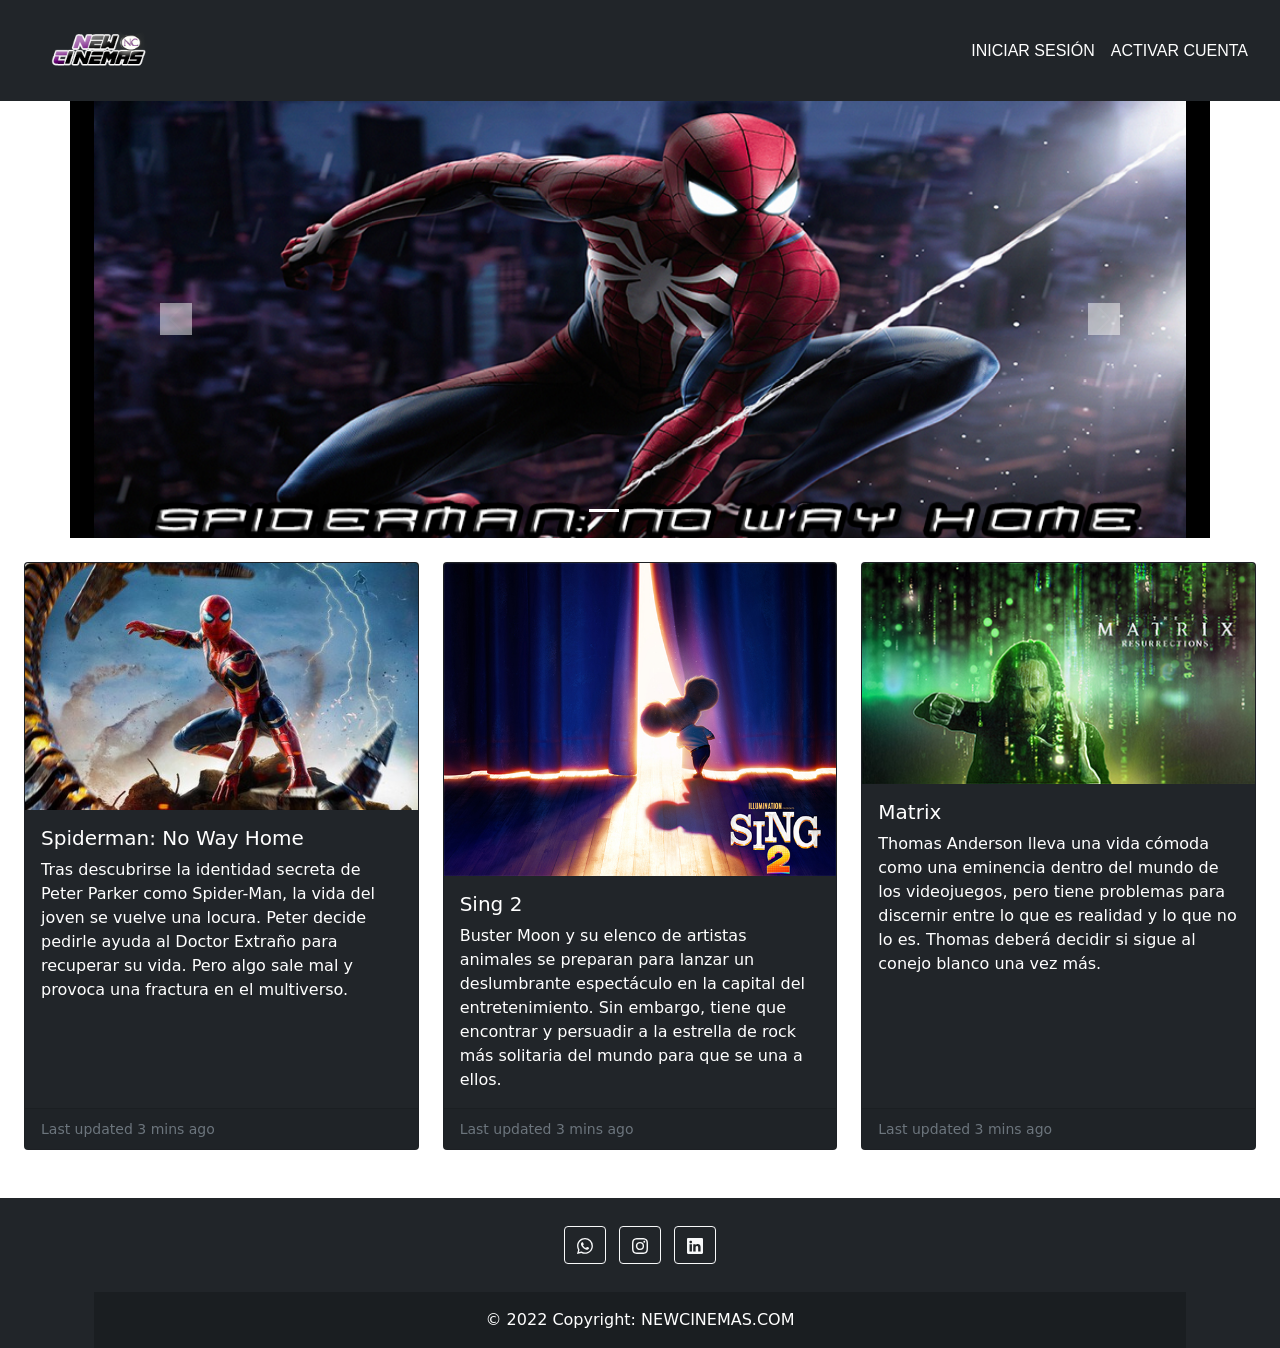
==== index.html @ 5a4f24f8 "arreglo carrusel" ====
<!DOCTYPE html>
<html lang="es">

<head>
    <meta charset="UTF-8">
    <meta http-equiv="X-UA-Compatible" content="IE=edge">
    <meta name="viewport" content="width=device-width, initial-scale=1.0">
    <title>New Cinemas - Sitio Oficial 2022</title>
    <meta name="description"
        content="New Cinemas fue creada por Roberto Noble para llevar adelante la comodidad del cliente para ver lo que desea disfrutando de todas las comodidades que un cine le puede dar">
    <meta name="keywords"
        content="Pelicuas, Estreno Peliculas, nuevas peliculas cartelera 2022, estrenos mundiales 2022 cartelera, cartelera de cine">
    <meta property="og:title" content="New Cinemas">
    <link href="https://cdn.jsdelivr.net/npm/bootstrap@5.1.3/dist/css/bootstrap.min.css" rel="stylesheet"
        integrity="sha384-1BmE4kWBq78iYhFldvKuhfTAU6auU8tT94WrHftjDbrCEXSU1oBoqyl2QvZ6jIW3" crossorigin="anonymous">
    <link rel="stylesheet" href="./css/estilos.css">

</head>

<body>
    <header>
        <nav class="navbar navbar-expand-lg navbar-light bg-dark">
            <div class="container-fluid">
                <a class="navbar-brand" href="index.html"><img width="150px" height="50px"
                        src="./Multimedia/LogoCinemas.png" alt="Logotipo" srcset=""></a>
                <button class="navbar-toggler" type="button" data-bs-toggle="collapse" data-bs-target="#navbarNav"
                    aria-controls="navbarNav" aria-expanded="false" aria-label="Toggle navigation">
                    <span class="navbar-toggler-icon"></span>
                </button>
                <div class="collapse navbar-collapse justify-content-lg-end" id="navbarNav">
                    <ul class="navbar-nav">
                        <li class="nav-item">
                            <a class="nav-link active text-white" aria-current="page" href="index.html">Iniciar
                                Sesión</a>
                        </li>
                        <li class="nav-item">
                            <a class="nav-link text-white" href="index.html">Activar cuenta</a>
                        </li>
                    </ul>
                </div>
            </div>
        </nav>
    </header>

    <main>
        <!--Seccion Principal Inicio -->
        <div class="container bg-black">
            <div class="row">
                <div class="col">
                    <div id="carouselExampleIndicators" class="carousel slide" data-bs-ride="carousel">
                        <div class="carousel-indicators">
                            <button type="button" data-bs-target="#carouselExampleIndicators" data-bs-slide-to="0"
                                class="active" aria-current="true" aria-label="Slide 1"></button>
                            <button type="button" data-bs-target="#carouselExampleIndicators" data-bs-slide-to="1"
                                aria-label="Slide 2"></button>
                            <button type="button" data-bs-target="#carouselExampleIndicators" data-bs-slide-to="2"
                                aria-label="Slide 3"></button>
                        </div>
                        <div class="carousel-inner">
                            <div class="carousel-item active">
                                <a href="./index.html"><img src="./Multimedia/Spiderman.jpg" class="d-block w-100"
                                        alt="Hero"></a>
                            </div>
                            <div class="carousel-item">
                                <a href="./Pages/ofertas.html"><img src="./Multimedia/sing2.jpg"
                                        class="d-block w-100 img-fluid" alt="OFERTAS Img"></a>
                            </div>
                            <div class="carousel-item">
                                <a href="Pages/nuestros-servicios.html"><img src="./Multimedia/Servicios.jpg"
                                        class="d-block w-100" alt="Servicios IMG"></a>
                            </div>
                        </div>
                        <button class="carousel-control-prev" type="button" data-bs-target="#carouselExampleIndicators"
                            data-bs-slide="prev">
                            <span class="carousel-control-prev-icon btn-light " aria-hidden="true"></span>
                            <span class="visually-hidden">Previous</span>
                        </button>
                        <button class="carousel-control-next" type="button" data-bs-target="#carouselExampleIndicators"
                            data-bs-slide="next">
                            <span class="carousel-control-next-icon btn-light " aria-hidden="true"></span>
                            <span class="visually-hidden ">Next</span>
                        </button>
                    </div>
                </div>
            </div>
        </div>
        <div class="container-fluid">
            <div class="row">
                <div class="col mt-4">
                    <div class="row row-cols-1 row-cols-md-3 g-4">
                        <div class="col">
                            <div class="card h-100 bg-dark cartas">
                                <img src="./Multimedia/spider.jpeg" class="card-img-top " alt="...">
                                <div class="card-body">
                                    <h5 class="card-title text-white">Spiderman: No Way Home</h5>
                                    <p class="card-text text-white">Tras descubrirse la identidad secreta de Peter
                                        Parker como Spider-Man, la vida del joven se vuelve una locura. Peter decide
                                        pedirle ayuda al Doctor Extraño para recuperar su vida. Pero algo sale mal y
                                        provoca una fractura en el multiverso.</p>
                                </div>
                                <div class="card-footer">
                                    <small class="text-muted">Last updated 3 mins ago</small>
                                </div>
                            </div>
                        </div>
                        <div class="col">
                            <div class="card h-100 bg-dark cartas">
                                <img src="./Multimedia/Sing2Miniatura.jpg" class="card-img-top " alt="...">
                                <div class="card-body">
                                    <h5 class="card-title  text-white">Sing 2</h5>
                                    <p class="card-text text-white">Buster Moon y su elenco de artistas animales se
                                        preparan para lanzar un deslumbrante espectáculo en la capital del
                                        entretenimiento. Sin embargo, tiene que encontrar y persuadir a la estrella de
                                        rock más solitaria del mundo para que se una a ellos.</p>
                                </div>
                                <div class="card-footer">
                                    <small class="text-muted">Last updated 3 mins ago</small>
                                </div>
                            </div>
                        </div>
                        <div class="col">
                            <div class="card h-100 bg-dark cartas ">
                                <img src="./Multimedia/matrix.jpg" class="card-img-top " alt="...">
                                <div class="card-body">
                                    <h5 class="card-title text-white">Matrix</h5>
                                    <p class="card-text text-white">Thomas Anderson lleva una vida cómoda como una
                                        eminencia dentro del mundo de los videojuegos, pero tiene problemas para
                                        discernir entre lo que es realidad y lo que no lo es. Thomas deberá decidir si
                                        sigue al conejo blanco una vez más.</p>
                                </div>
                                <div class="card-footer">
                                    <small class="text-muted">Last updated 3 mins ago</small>
                                </div>
                            </div>
                        </div>
                    </div>

                </div>
            </div>
        </div>



    </main>

    <footer class="bg-dark text-center text-black">
        <div class="container p-4 pb-0 mt-5">
            <!-- Section: Social media -->
            <section class="mb-4">
                <!-- Whatsapp -->
                <a class="btn btn-outline-light btn-floating m-1" href="https://api.whatsapp.com/send?phone=59898531250"
                    role="button"><i><svg xmlns="http://www.w3.org/2000/svg" width="16" height="16" fill="currentColor"
                            class="bi bi-whatsapp" viewBox="0 0 16 16">
                            <path
                                d="M13.601 2.326A7.854 7.854 0 0 0 7.994 0C3.627 0 .068 3.558.064 7.926c0 1.399.366 2.76 1.057 3.965L0 16l4.204-1.102a7.933 7.933 0 0 0 3.79.965h.004c4.368 0 7.926-3.558 7.93-7.93A7.898 7.898 0 0 0 13.6 2.326zM7.994 14.521a6.573 6.573 0 0 1-3.356-.92l-.24-.144-2.494.654.666-2.433-.156-.251a6.56 6.56 0 0 1-1.007-3.505c0-3.626 2.957-6.584 6.591-6.584a6.56 6.56 0 0 1 4.66 1.931 6.557 6.557 0 0 1 1.928 4.66c-.004 3.639-2.961 6.592-6.592 6.592zm3.615-4.934c-.197-.099-1.17-.578-1.353-.646-.182-.065-.315-.099-.445.099-.133.197-.513.646-.627.775-.114.133-.232.148-.43.05-.197-.1-.836-.308-1.592-.985-.59-.525-.985-1.175-1.103-1.372-.114-.198-.011-.304.088-.403.087-.088.197-.232.296-.346.1-.114.133-.198.198-.33.065-.134.034-.248-.015-.347-.05-.099-.445-1.076-.612-1.47-.16-.389-.323-.335-.445-.34-.114-.007-.247-.007-.38-.007a.729.729 0 0 0-.529.247c-.182.198-.691.677-.691 1.654 0 .977.71 1.916.81 2.049.098.133 1.394 2.132 3.383 2.992.47.205.84.326 1.129.418.475.152.904.129 1.246.08.38-.058 1.171-.48 1.338-.943.164-.464.164-.86.114-.943-.049-.084-.182-.133-.38-.232z" />
                        </svg></i></a>
                <!-- Instagram -->
                <a class="btn btn-outline-light btn-floating m-1" href="https://msng.link/o/?roberto_noble=ig"
                    role="button"><svg xmlns="http://www.w3.org/2000/svg" width="16" height="16" fill="currentColor"
                        class="bi bi-instagram" viewBox="0 0 16 16">
                        <path
                            d="M8 0C5.829 0 5.556.01 4.703.048 3.85.088 3.269.222 2.76.42a3.917 3.917 0 0 0-1.417.923A3.927 3.927 0 0 0 .42 2.76C.222 3.268.087 3.85.048 4.7.01 5.555 0 5.827 0 8.001c0 2.172.01 2.444.048 3.297.04.852.174 1.433.372 1.942.205.526.478.972.923 1.417.444.445.89.719 1.416.923.51.198 1.09.333 1.942.372C5.555 15.99 5.827 16 8 16s2.444-.01 3.298-.048c.851-.04 1.434-.174 1.943-.372a3.916 3.916 0 0 0 1.416-.923c.445-.445.718-.891.923-1.417.197-.509.332-1.09.372-1.942C15.99 10.445 16 10.173 16 8s-.01-2.445-.048-3.299c-.04-.851-.175-1.433-.372-1.941a3.926 3.926 0 0 0-.923-1.417A3.911 3.911 0 0 0 13.24.42c-.51-.198-1.092-.333-1.943-.372C10.443.01 10.172 0 7.998 0h.003zm-.717 1.442h.718c2.136 0 2.389.007 3.232.046.78.035 1.204.166 1.486.275.373.145.64.319.92.599.28.28.453.546.598.92.11.281.24.705.275 1.485.039.843.047 1.096.047 3.231s-.008 2.389-.047 3.232c-.035.78-.166 1.203-.275 1.485a2.47 2.47 0 0 1-.599.919c-.28.28-.546.453-.92.598-.28.11-.704.24-1.485.276-.843.038-1.096.047-3.232.047s-2.39-.009-3.233-.047c-.78-.036-1.203-.166-1.485-.276a2.478 2.478 0 0 1-.92-.598 2.48 2.48 0 0 1-.6-.92c-.109-.281-.24-.705-.275-1.485-.038-.843-.046-1.096-.046-3.233 0-2.136.008-2.388.046-3.231.036-.78.166-1.204.276-1.486.145-.373.319-.64.599-.92.28-.28.546-.453.92-.598.282-.11.705-.24 1.485-.276.738-.034 1.024-.044 2.515-.045v.002zm4.988 1.328a.96.96 0 1 0 0 1.92.96.96 0 0 0 0-1.92zm-4.27 1.122a4.109 4.109 0 1 0 0 8.217 4.109 4.109 0 0 0 0-8.217zm0 1.441a2.667 2.667 0 1 1 0 5.334 2.667 2.667 0 0 1 0-5.334z" />
                    </svg></a>
                <!-- Linkedin -->
                <a class="btn btn-outline-light btn-floating m-1"
                    href="https://www.linkedin.com/in/roberto-noble-2b46b2174/" role="button"><i></i><svg
                        xmlns="http://www.w3.org/2000/svg" width="16" height="16" fill="currentColor"
                        class="bi bi-linkedin" viewBox="0 0 16 16">
                        <path
                            d="M0 1.146C0 .513.526 0 1.175 0h13.65C15.474 0 16 .513 16 1.146v13.708c0 .633-.526 1.146-1.175 1.146H1.175C.526 16 0 15.487 0 14.854V1.146zm4.943 12.248V6.169H2.542v7.225h2.401zm-1.2-8.212c.837 0 1.358-.554 1.358-1.248-.015-.709-.52-1.248-1.342-1.248-.822 0-1.359.54-1.359 1.248 0 .694.521 1.248 1.327 1.248h.016zm4.908 8.212V9.359c0-.216.016-.432.08-.586.173-.431.568-.878 1.232-.878.869 0 1.216.662 1.216 1.634v3.865h2.401V9.25c0-2.22-1.184-3.252-2.764-3.252-1.274 0-1.845.7-2.165 1.193v.025h-.016a5.54 5.54 0 0 1 .016-.025V6.169h-2.4c.03.678 0 7.225 0 7.225h2.4z" />
                    </svg></a>
            </section>
            <div class="text-center p-3" style="background-color: rgba(0, 0, 0, 0.2);">
                <h7 class="text-white">© 2022 Copyright:</h7>
                <h7 class="text-white text-uppercase">NewCinemas.com</h7>
            </div>
    </footer>


    <!-- Option 1: Bootstrap Bundle with Popper -->
    <script src="node_modules/bootstrap/dist/js/bootstrap.bundle.min.js"></script>
    <script src="./entradas.js"></script>

</body>

</html>
---- css/estilos.css ----
/* -- NAV CSS -- */
nav div a {
  font-size: 15px;
  transition: 1s; }

nav div a:hover {
  font-size: 16px; }

nav {
  padding: 0.5em;
  font-family: Verdana, Geneva, Tahoma, sans-serif; }

nav li a {
  text-transform: uppercase;
  font-size: 16px;
  font-weight: bold; }

/*-- SECCION PRINCIPAL */
.cartas {
  animation-duration: 7s;
  overflow: hidden; }

.cartas:hover {
  -webkit-transform: scale(1.05);
  transform: scale(1.05); }

/* -- CSS INDEX -- */
* {
  margin: 0;
  padding: 0; }

img {
  max-width: 100%;
  height: auto; }

/*--MODIFICACIONES BOOTSTRAP--*/
/*!
 * Bootstrap v5.1.3 (https://getbootstrap.com/)
 * Copyright 2011-2021 The Bootstrap Authors
 * Copyright 2011-2021 Twitter, Inc.
 * Licensed under MIT (https://github.com/twbs/bootstrap/blob/main/LICENSE)
 */
:root {
  --bs-blue: #0d6efd;
  --bs-indigo: #6610f2;
  --bs-purple: #6f42c1;
  --bs-pink: #d63384;
  --bs-red: #dc3545;
  --bs-orange: #fd7e14;
  --bs-yellow: #ffc107;
  --bs-green: #198754;
  --bs-teal: #20c997;
  --bs-cyan: #0dcaf0;
  --bs-white: #fff;
  --bs-gray: #6c757d;
  --bs-gray-dark: #343a40;
  --bs-gray-100: #f8f9fa;
  --bs-gray-200: #e9ecef;
  --bs-gray-300: #dee2e6;
  --bs-gray-400: #ced4da;
  --bs-gray-500: #adb5bd;
  --bs-gray-600: #6c757d;
  --bs-gray-700: #495057;
  --bs-gray-800: #343a40;
  --bs-gray-900: #212529;
  --bs-primary: #6ce1e1;
  --bs-secondary: #6c757d;
  --bs-success: #198754;
  --bs-info: #0dcaf0;
  --bs-warning: #3da7a7;
  --bs-danger: #dc3545;
  --bs-light: #f8f9fa;
  --bs-dark: #212529;
  --bs-primary-rgb: 108, 225, 225;
  --bs-secondary-rgb: 108, 117, 125;
  --bs-success-rgb: 25, 135, 84;
  --bs-info-rgb: 13, 202, 240;
  --bs-warning-rgb: 61, 167, 167;
  --bs-danger-rgb: 220, 53, 69;
  --bs-light-rgb: 248, 249, 250;
  --bs-dark-rgb: 33, 37, 41;
  --bs-white-rgb: 255, 255, 255;
  --bs-black-rgb: 0, 0, 0;
  --bs-body-color-rgb: 33, 37, 41;
  --bs-body-bg-rgb: 255, 255, 255;
  --bs-font-sans-serif: system-ui, -apple-system, "Segoe UI", Roboto, "Helvetica Neue", Arial, "Noto Sans", "Liberation Sans", sans-serif, "Apple Color Emoji", "Segoe UI Emoji", "Segoe UI Symbol", "Noto Color Emoji";
  --bs-font-monospace: SFMono-Regular, Menlo, Monaco, Consolas, "Liberation Mono", "Courier New", monospace;
  --bs-gradient: linear-gradient(180deg, rgba(255, 255, 255, 0.15), rgba(255, 255, 255, 0));
  --bs-body-font-family: var(--bs-font-sans-serif);
  --bs-body-font-size: 1rem;
  --bs-body-font-weight: 400;
  --bs-body-line-height: 1.5;
  --bs-body-color: #212529;
  --bs-body-bg: #fff; }

*,
*::before,
*::after {
  box-sizing: border-box; }

@media (prefers-reduced-motion: no-preference) {
  :root {
    scroll-behavior: smooth; } }

body {
  margin: 0;
  font-family: var(--bs-body-font-family);
  font-size: var(--bs-body-font-size);
  font-weight: var(--bs-body-font-weight);
  line-height: var(--bs-body-line-height);
  color: var(--bs-body-color);
  text-align: var(--bs-body-text-align);
  background-color: var(--bs-body-bg);
  -webkit-text-size-adjust: 100%;
  -webkit-tap-highlight-color: rgba(0, 0, 0, 0); }

hr {
  margin: 1rem 0;
  color: inherit;
  background-color: currentColor;
  border: 0;
  opacity: 0.25; }

hr:not([size]) {
  height: 1px; }

h1, .h1, h2, .h2, h3, .h3, h4, .h4, h5, .h5, h6, .h6 {
  margin-top: 0;
  margin-bottom: 0.5rem;
  font-weight: 500;
  line-height: 1.2; }

h1, .h1 {
  font-size: calc(1.375rem + 1.5vw); }
  @media (min-width: 1200px) {
    h1, .h1 {
      font-size: 2.5rem; } }

h2, .h2 {
  font-size: calc(1.325rem + 0.9vw); }
  @media (min-width: 1200px) {
    h2, .h2 {
      font-size: 2rem; } }

h3, .h3 {
  font-size: calc(1.3rem + 0.6vw); }
  @media (min-width: 1200px) {
    h3, .h3 {
      font-size: 1.75rem; } }

h4, .h4 {
  font-size: calc(1.275rem + 0.3vw); }
  @media (min-width: 1200px) {
    h4, .h4 {
      font-size: 1.5rem; } }

h5, .h5 {
  font-size: 1.25rem; }

h6, .h6 {
  font-size: 1rem; }

p {
  margin-top: 0;
  margin-bottom: 1rem; }

abbr[title],
abbr[data-bs-original-title] {
  text-decoration: underline dotted;
  cursor: help;
  text-decoration-skip-ink: none; }

address {
  margin-bottom: 1rem;
  font-style: normal;
  line-height: inherit; }

ol,
ul {
  padding-left: 2rem; }

ol,
ul,
dl {
  margin-top: 0;
  margin-bottom: 1rem; }

ol ol,
ul ul,
ol ul,
ul ol {
  margin-bottom: 0; }

dt {
  font-weight: 700; }

dd {
  margin-bottom: .5rem;
  margin-left: 0; }

blockquote {
  margin: 0 0 1rem; }

b,
strong {
  font-weight: bolder; }

small, .small {
  font-size: 0.875em; }

mark, .mark {
  padding: 0.2em;
  background-color: #fcf8e3; }

sub,
sup {
  position: relative;
  font-size: 0.75em;
  line-height: 0;
  vertical-align: baseline; }

sub {
  bottom: -.25em; }

sup {
  top: -.5em; }

a {
  color: #6ce1e1;
  text-decoration: underline; }
  a:hover {
    color: #56b4b4; }

a:not([href]):not([class]), a:not([href]):not([class]):hover {
  color: inherit;
  text-decoration: none; }

pre,
code,
kbd,
samp {
  font-family: var(--bs-font-monospace);
  font-size: 1em;
  direction: ltr /* rtl:ignore */;
  unicode-bidi: bidi-override; }

pre {
  display: block;
  margin-top: 0;
  margin-bottom: 1rem;
  overflow: auto;
  font-size: 0.875em; }
  pre code {
    font-size: inherit;
    color: inherit;
    word-break: normal; }

code {
  font-size: 0.875em;
  color: #d63384;
  word-wrap: break-word; }
  a > code {
    color: inherit; }

kbd {
  padding: 0.2rem 0.4rem;
  font-size: 0.875em;
  color: #fff;
  background-color: #212529;
  border-radius: 0.2rem; }
  kbd kbd {
    padding: 0;
    font-size: 1em;
    font-weight: 700; }

figure {
  margin: 0 0 1rem; }

img,
svg {
  vertical-align: middle; }

table {
  caption-side: bottom;
  border-collapse: collapse; }

caption {
  padding-top: 0.5rem;
  padding-bottom: 0.5rem;
  color: #6c757d;
  text-align: left; }

th {
  text-align: inherit;
  text-align: -webkit-match-parent; }

thead,
tbody,
tfoot,
tr,
td,
th {
  border-color: inherit;
  border-style: solid;
  border-width: 0; }

label {
  display: inline-block; }

button {
  border-radius: 0; }

button:focus:not(:focus-visible) {
  outline: 0; }

input,
button,
select,
optgroup,
textarea {
  margin: 0;
  font-family: inherit;
  font-size: inherit;
  line-height: inherit; }

button,
select {
  text-transform: none; }

[role="button"] {
  cursor: pointer; }

select {
  word-wrap: normal; }
  select:disabled {
    opacity: 1; }

[list]::-webkit-calendar-picker-indicator {
  display: none; }

button,
[type="button"],
[type="reset"],
[type="submit"] {
  -webkit-appearance: button; }
  button:not(:disabled),
  [type="button"]:not(:disabled),
  [type="reset"]:not(:disabled),
  [type="submit"]:not(:disabled) {
    cursor: pointer; }

::-moz-focus-inner {
  padding: 0;
  border-style: none; }

textarea {
  resize: vertical; }

fieldset {
  min-width: 0;
  padding: 0;
  margin: 0;
  border: 0; }

legend {
  float: left;
  width: 100%;
  padding: 0;
  margin-bottom: 0.5rem;
  font-size: calc(1.275rem + 0.3vw);
  line-height: inherit; }
  @media (min-width: 1200px) {
    legend {
      font-size: 1.5rem; } }
  legend + * {
    clear: left; }

::-webkit-datetime-edit-fields-wrapper,
::-webkit-datetime-edit-text,
::-webkit-datetime-edit-minute,
::-webkit-datetime-edit-hour-field,
::-webkit-datetime-edit-day-field,
::-webkit-datetime-edit-month-field,
::-webkit-datetime-edit-year-field {
  padding: 0; }

::-webkit-inner-spin-button {
  height: auto; }

[type="search"] {
  outline-offset: -2px;
  -webkit-appearance: textfield; }

/* rtl:raw:
[type="tel"],
[type="url"],
[type="email"],
[type="number"] {
  direction: ltr;
}
*/
::-webkit-search-decoration {
  -webkit-appearance: none; }

::-webkit-color-swatch-wrapper {
  padding: 0; }

::file-selector-button {
  font: inherit; }

::-webkit-file-upload-button {
  font: inherit;
  -webkit-appearance: button; }

output {
  display: inline-block; }

iframe {
  border: 0; }

summary {
  display: list-item;
  cursor: pointer; }

progress {
  vertical-align: baseline; }

[hidden] {
  display: none !important; }

.lead {
  font-size: 1.25rem;
  font-weight: 300; }

.display-1 {
  font-size: calc(1.625rem + 4.5vw);
  font-weight: 300;
  line-height: 1.2; }
  @media (min-width: 1200px) {
    .display-1 {
      font-size: 5rem; } }

.display-2 {
  font-size: calc(1.575rem + 3.9vw);
  font-weight: 300;
  line-height: 1.2; }
  @media (min-width: 1200px) {
    .display-2 {
      font-size: 4.5rem; } }

.display-3 {
  font-size: calc(1.525rem + 3.3vw);
  font-weight: 300;
  line-height: 1.2; }
  @media (min-width: 1200px) {
    .display-3 {
      font-size: 4rem; } }

.display-4 {
  font-size: calc(1.475rem + 2.7vw);
  font-weight: 300;
  line-height: 1.2; }
  @media (min-width: 1200px) {
    .display-4 {
      font-size: 3.5rem; } }

.display-5 {
  font-size: calc(1.425rem + 2.1vw);
  font-weight: 300;
  line-height: 1.2; }
  @media (min-width: 1200px) {
    .display-5 {
      font-size: 3rem; } }

.display-6 {
  font-size: calc(1.375rem + 1.5vw);
  font-weight: 300;
  line-height: 1.2; }
  @media (min-width: 1200px) {
    .display-6 {
      font-size: 2.5rem; } }

.list-unstyled {
  padding-left: 0;
  list-style: none; }

.list-inline {
  padding-left: 0;
  list-style: none; }

.list-inline-item {
  display: inline-block; }
  .list-inline-item:not(:last-child) {
    margin-right: 0.5rem; }

.initialism {
  font-size: 0.875em;
  text-transform: uppercase; }

.blockquote {
  margin-bottom: 1rem;
  font-size: 1.25rem; }
  .blockquote > :last-child {
    margin-bottom: 0; }

.blockquote-footer {
  margin-top: -1rem;
  margin-bottom: 1rem;
  font-size: 0.875em;
  color: #6c757d; }
  .blockquote-footer::before {
    content: "\2014\00A0"; }

.img-fluid {
  max-width: 100%;
  height: auto; }

.img-thumbnail {
  padding: 0.25rem;
  background-color: #fff;
  border: 1px solid #dee2e6;
  border-radius: 0.25rem;
  max-width: 100%;
  height: auto; }

.figure {
  display: inline-block; }

.figure-img {
  margin-bottom: 0.5rem;
  line-height: 1; }

.figure-caption {
  font-size: 0.875em;
  color: #6c757d; }

.container,
.container-fluid,
.container-sm,
.container-md,
.container-lg,
.container-xl,
.container-xxl {
  width: 100%;
  padding-right: var(--bs-gutter-x, 0.75rem);
  padding-left: var(--bs-gutter-x, 0.75rem);
  margin-right: auto;
  margin-left: auto; }

@media (min-width: 576px) {
  .container, .container-sm {
    max-width: 540px; } }

@media (min-width: 768px) {
  .container, .container-sm, .container-md {
    max-width: 720px; } }

@media (min-width: 992px) {
  .container, .container-sm, .container-md, .container-lg {
    max-width: 960px; } }

@media (min-width: 1200px) {
  .container, .container-sm, .container-md, .container-lg, .container-xl {
    max-width: 1140px; } }

@media (min-width: 1400px) {
  .container, .container-sm, .container-md, .container-lg, .container-xl, .container-xxl {
    max-width: 1320px; } }

.row {
  --bs-gutter-x: 1.5rem;
  --bs-gutter-y: 0;
  display: flex;
  flex-wrap: wrap;
  margin-top: calc(-1 * var(--bs-gutter-y));
  margin-right: calc(-.5 * var(--bs-gutter-x));
  margin-left: calc(-.5 * var(--bs-gutter-x)); }
  .row > * {
    flex-shrink: 0;
    width: 100%;
    max-width: 100%;
    padding-right: calc(var(--bs-gutter-x) * .5);
    padding-left: calc(var(--bs-gutter-x) * .5);
    margin-top: var(--bs-gutter-y); }

.col {
  flex: 1 0 0%; }

.row-cols-auto > * {
  flex: 0 0 auto;
  width: auto; }

.row-cols-1 > * {
  flex: 0 0 auto;
  width: 100%; }

.row-cols-2 > * {
  flex: 0 0 auto;
  width: 50%; }

.row-cols-3 > * {
  flex: 0 0 auto;
  width: 33.33333%; }

.row-cols-4 > * {
  flex: 0 0 auto;
  width: 25%; }

.row-cols-5 > * {
  flex: 0 0 auto;
  width: 20%; }

.row-cols-6 > * {
  flex: 0 0 auto;
  width: 16.66667%; }

.col-auto {
  flex: 0 0 auto;
  width: auto; }

.col-1 {
  flex: 0 0 auto;
  width: 8.33333%; }

.col-2 {
  flex: 0 0 auto;
  width: 16.66667%; }

.col-3 {
  flex: 0 0 auto;
  width: 25%; }

.col-4 {
  flex: 0 0 auto;
  width: 33.33333%; }

.col-5 {
  flex: 0 0 auto;
  width: 41.66667%; }

.col-6 {
  flex: 0 0 auto;
  width: 50%; }

.col-7 {
  flex: 0 0 auto;
  width: 58.33333%; }

.col-8 {
  flex: 0 0 auto;
  width: 66.66667%; }

.col-9 {
  flex: 0 0 auto;
  width: 75%; }

.col-10 {
  flex: 0 0 auto;
  width: 83.33333%; }

.col-11 {
  flex: 0 0 auto;
  width: 91.66667%; }

.col-12 {
  flex: 0 0 auto;
  width: 100%; }

.offset-1 {
  margin-left: 8.33333%; }

.offset-2 {
  margin-left: 16.66667%; }

.offset-3 {
  margin-left: 25%; }

.offset-4 {
  margin-left: 33.33333%; }

.offset-5 {
  margin-left: 41.66667%; }

.offset-6 {
  margin-left: 50%; }

.offset-7 {
  margin-left: 58.33333%; }

.offset-8 {
  margin-left: 66.66667%; }

.offset-9 {
  margin-left: 75%; }

.offset-10 {
  margin-left: 83.33333%; }

.offset-11 {
  margin-left: 91.66667%; }

.g-0,
.gx-0 {
  --bs-gutter-x: 0; }

.g-0,
.gy-0 {
  --bs-gutter-y: 0; }

.g-1,
.gx-1 {
  --bs-gutter-x: 0.25rem; }

.g-1,
.gy-1 {
  --bs-gutter-y: 0.25rem; }

.g-2,
.gx-2 {
  --bs-gutter-x: 0.5rem; }

.g-2,
.gy-2 {
  --bs-gutter-y: 0.5rem; }

.g-3,
.gx-3 {
  --bs-gutter-x: 1rem; }

.g-3,
.gy-3 {
  --bs-gutter-y: 1rem; }

.g-4,
.gx-4 {
  --bs-gutter-x: 1.5rem; }

.g-4,
.gy-4 {
  --bs-gutter-y: 1.5rem; }

.g-5,
.gx-5 {
  --bs-gutter-x: 3rem; }

.g-5,
.gy-5 {
  --bs-gutter-y: 3rem; }

@media (min-width: 576px) {
  .col-sm {
    flex: 1 0 0%; }
  .row-cols-sm-auto > * {
    flex: 0 0 auto;
    width: auto; }
  .row-cols-sm-1 > * {
    flex: 0 0 auto;
    width: 100%; }
  .row-cols-sm-2 > * {
    flex: 0 0 auto;
    width: 50%; }
  .row-cols-sm-3 > * {
    flex: 0 0 auto;
    width: 33.33333%; }
  .row-cols-sm-4 > * {
    flex: 0 0 auto;
    width: 25%; }
  .row-cols-sm-5 > * {
    flex: 0 0 auto;
    width: 20%; }
  .row-cols-sm-6 > * {
    flex: 0 0 auto;
    width: 16.66667%; }
  .col-sm-auto {
    flex: 0 0 auto;
    width: auto; }
  .col-sm-1 {
    flex: 0 0 auto;
    width: 8.33333%; }
  .col-sm-2 {
    flex: 0 0 auto;
    width: 16.66667%; }
  .col-sm-3 {
    flex: 0 0 auto;
    width: 25%; }
  .col-sm-4 {
    flex: 0 0 auto;
    width: 33.33333%; }
  .col-sm-5 {
    flex: 0 0 auto;
    width: 41.66667%; }
  .col-sm-6 {
    flex: 0 0 auto;
    width: 50%; }
  .col-sm-7 {
    flex: 0 0 auto;
    width: 58.33333%; }
  .col-sm-8 {
    flex: 0 0 auto;
    width: 66.66667%; }
  .col-sm-9 {
    flex: 0 0 auto;
    width: 75%; }
  .col-sm-10 {
    flex: 0 0 auto;
    width: 83.33333%; }
  .col-sm-11 {
    flex: 0 0 auto;
    width: 91.66667%; }
  .col-sm-12 {
    flex: 0 0 auto;
    width: 100%; }
  .offset-sm-0 {
    margin-left: 0; }
  .offset-sm-1 {
    margin-left: 8.33333%; }
  .offset-sm-2 {
    margin-left: 16.66667%; }
  .offset-sm-3 {
    margin-left: 25%; }
  .offset-sm-4 {
    margin-left: 33.33333%; }
  .offset-sm-5 {
    margin-left: 41.66667%; }
  .offset-sm-6 {
    margin-left: 50%; }
  .offset-sm-7 {
    margin-left: 58.33333%; }
  .offset-sm-8 {
    margin-left: 66.66667%; }
  .offset-sm-9 {
    margin-left: 75%; }
  .offset-sm-10 {
    margin-left: 83.33333%; }
  .offset-sm-11 {
    margin-left: 91.66667%; }
  .g-sm-0,
  .gx-sm-0 {
    --bs-gutter-x: 0; }
  .g-sm-0,
  .gy-sm-0 {
    --bs-gutter-y: 0; }
  .g-sm-1,
  .gx-sm-1 {
    --bs-gutter-x: 0.25rem; }
  .g-sm-1,
  .gy-sm-1 {
    --bs-gutter-y: 0.25rem; }
  .g-sm-2,
  .gx-sm-2 {
    --bs-gutter-x: 0.5rem; }
  .g-sm-2,
  .gy-sm-2 {
    --bs-gutter-y: 0.5rem; }
  .g-sm-3,
  .gx-sm-3 {
    --bs-gutter-x: 1rem; }
  .g-sm-3,
  .gy-sm-3 {
    --bs-gutter-y: 1rem; }
  .g-sm-4,
  .gx-sm-4 {
    --bs-gutter-x: 1.5rem; }
  .g-sm-4,
  .gy-sm-4 {
    --bs-gutter-y: 1.5rem; }
  .g-sm-5,
  .gx-sm-5 {
    --bs-gutter-x: 3rem; }
  .g-sm-5,
  .gy-sm-5 {
    --bs-gutter-y: 3rem; } }

@media (min-width: 768px) {
  .col-md {
    flex: 1 0 0%; }
  .row-cols-md-auto > * {
    flex: 0 0 auto;
    width: auto; }
  .row-cols-md-1 > * {
    flex: 0 0 auto;
    width: 100%; }
  .row-cols-md-2 > * {
    flex: 0 0 auto;
    width: 50%; }
  .row-cols-md-3 > * {
    flex: 0 0 auto;
    width: 33.33333%; }
  .row-cols-md-4 > * {
    flex: 0 0 auto;
    width: 25%; }
  .row-cols-md-5 > * {
    flex: 0 0 auto;
    width: 20%; }
  .row-cols-md-6 > * {
    flex: 0 0 auto;
    width: 16.66667%; }
  .col-md-auto {
    flex: 0 0 auto;
    width: auto; }
  .col-md-1 {
    flex: 0 0 auto;
    width: 8.33333%; }
  .col-md-2 {
    flex: 0 0 auto;
    width: 16.66667%; }
  .col-md-3 {
    flex: 0 0 auto;
    width: 25%; }
  .col-md-4 {
    flex: 0 0 auto;
    width: 33.33333%; }
  .col-md-5 {
    flex: 0 0 auto;
    width: 41.66667%; }
  .col-md-6 {
    flex: 0 0 auto;
    width: 50%; }
  .col-md-7 {
    flex: 0 0 auto;
    width: 58.33333%; }
  .col-md-8 {
    flex: 0 0 auto;
    width: 66.66667%; }
  .col-md-9 {
    flex: 0 0 auto;
    width: 75%; }
  .col-md-10 {
    flex: 0 0 auto;
    width: 83.33333%; }
  .col-md-11 {
    flex: 0 0 auto;
    width: 91.66667%; }
  .col-md-12 {
    flex: 0 0 auto;
    width: 100%; }
  .offset-md-0 {
    margin-left: 0; }
  .offset-md-1 {
    margin-left: 8.33333%; }
  .offset-md-2 {
    margin-left: 16.66667%; }
  .offset-md-3 {
    margin-left: 25%; }
  .offset-md-4 {
    margin-left: 33.33333%; }
  .offset-md-5 {
    margin-left: 41.66667%; }
  .offset-md-6 {
    margin-left: 50%; }
  .offset-md-7 {
    margin-left: 58.33333%; }
  .offset-md-8 {
    margin-left: 66.66667%; }
  .offset-md-9 {
    margin-left: 75%; }
  .offset-md-10 {
    margin-left: 83.33333%; }
  .offset-md-11 {
    margin-left: 91.66667%; }
  .g-md-0,
  .gx-md-0 {
    --bs-gutter-x: 0; }
  .g-md-0,
  .gy-md-0 {
    --bs-gutter-y: 0; }
  .g-md-1,
  .gx-md-1 {
    --bs-gutter-x: 0.25rem; }
  .g-md-1,
  .gy-md-1 {
    --bs-gutter-y: 0.25rem; }
  .g-md-2,
  .gx-md-2 {
    --bs-gutter-x: 0.5rem; }
  .g-md-2,
  .gy-md-2 {
    --bs-gutter-y: 0.5rem; }
  .g-md-3,
  .gx-md-3 {
    --bs-gutter-x: 1rem; }
  .g-md-3,
  .gy-md-3 {
    --bs-gutter-y: 1rem; }
  .g-md-4,
  .gx-md-4 {
    --bs-gutter-x: 1.5rem; }
  .g-md-4,
  .gy-md-4 {
    --bs-gutter-y: 1.5rem; }
  .g-md-5,
  .gx-md-5 {
    --bs-gutter-x: 3rem; }
  .g-md-5,
  .gy-md-5 {
    --bs-gutter-y: 3rem; } }

@media (min-width: 992px) {
  .col-lg {
    flex: 1 0 0%; }
  .row-cols-lg-auto > * {
    flex: 0 0 auto;
    width: auto; }
  .row-cols-lg-1 > * {
    flex: 0 0 auto;
    width: 100%; }
  .row-cols-lg-2 > * {
    flex: 0 0 auto;
    width: 50%; }
  .row-cols-lg-3 > * {
    flex: 0 0 auto;
    width: 33.33333%; }
  .row-cols-lg-4 > * {
    flex: 0 0 auto;
    width: 25%; }
  .row-cols-lg-5 > * {
    flex: 0 0 auto;
    width: 20%; }
  .row-cols-lg-6 > * {
    flex: 0 0 auto;
    width: 16.66667%; }
  .col-lg-auto {
    flex: 0 0 auto;
    width: auto; }
  .col-lg-1 {
    flex: 0 0 auto;
    width: 8.33333%; }
  .col-lg-2 {
    flex: 0 0 auto;
    width: 16.66667%; }
  .col-lg-3 {
    flex: 0 0 auto;
    width: 25%; }
  .col-lg-4 {
    flex: 0 0 auto;
    width: 33.33333%; }
  .col-lg-5 {
    flex: 0 0 auto;
    width: 41.66667%; }
  .col-lg-6 {
    flex: 0 0 auto;
    width: 50%; }
  .col-lg-7 {
    flex: 0 0 auto;
    width: 58.33333%; }
  .col-lg-8 {
    flex: 0 0 auto;
    width: 66.66667%; }
  .col-lg-9 {
    flex: 0 0 auto;
    width: 75%; }
  .col-lg-10 {
    flex: 0 0 auto;
    width: 83.33333%; }
  .col-lg-11 {
    flex: 0 0 auto;
    width: 91.66667%; }
  .col-lg-12 {
    flex: 0 0 auto;
    width: 100%; }
  .offset-lg-0 {
    margin-left: 0; }
  .offset-lg-1 {
    margin-left: 8.33333%; }
  .offset-lg-2 {
    margin-left: 16.66667%; }
  .offset-lg-3 {
    margin-left: 25%; }
  .offset-lg-4 {
    margin-left: 33.33333%; }
  .offset-lg-5 {
    margin-left: 41.66667%; }
  .offset-lg-6 {
    margin-left: 50%; }
  .offset-lg-7 {
    margin-left: 58.33333%; }
  .offset-lg-8 {
    margin-left: 66.66667%; }
  .offset-lg-9 {
    margin-left: 75%; }
  .offset-lg-10 {
    margin-left: 83.33333%; }
  .offset-lg-11 {
    margin-left: 91.66667%; }
  .g-lg-0,
  .gx-lg-0 {
    --bs-gutter-x: 0; }
  .g-lg-0,
  .gy-lg-0 {
    --bs-gutter-y: 0; }
  .g-lg-1,
  .gx-lg-1 {
    --bs-gutter-x: 0.25rem; }
  .g-lg-1,
  .gy-lg-1 {
    --bs-gutter-y: 0.25rem; }
  .g-lg-2,
  .gx-lg-2 {
    --bs-gutter-x: 0.5rem; }
  .g-lg-2,
  .gy-lg-2 {
    --bs-gutter-y: 0.5rem; }
  .g-lg-3,
  .gx-lg-3 {
    --bs-gutter-x: 1rem; }
  .g-lg-3,
  .gy-lg-3 {
    --bs-gutter-y: 1rem; }
  .g-lg-4,
  .gx-lg-4 {
    --bs-gutter-x: 1.5rem; }
  .g-lg-4,
  .gy-lg-4 {
    --bs-gutter-y: 1.5rem; }
  .g-lg-5,
  .gx-lg-5 {
    --bs-gutter-x: 3rem; }
  .g-lg-5,
  .gy-lg-5 {
    --bs-gutter-y: 3rem; } }

@media (min-width: 1200px) {
  .col-xl {
    flex: 1 0 0%; }
  .row-cols-xl-auto > * {
    flex: 0 0 auto;
    width: auto; }
  .row-cols-xl-1 > * {
    flex: 0 0 auto;
    width: 100%; }
  .row-cols-xl-2 > * {
    flex: 0 0 auto;
    width: 50%; }
  .row-cols-xl-3 > * {
    flex: 0 0 auto;
    width: 33.33333%; }
  .row-cols-xl-4 > * {
    flex: 0 0 auto;
    width: 25%; }
  .row-cols-xl-5 > * {
    flex: 0 0 auto;
    width: 20%; }
  .row-cols-xl-6 > * {
    flex: 0 0 auto;
    width: 16.66667%; }
  .col-xl-auto {
    flex: 0 0 auto;
    width: auto; }
  .col-xl-1 {
    flex: 0 0 auto;
    width: 8.33333%; }
  .col-xl-2 {
    flex: 0 0 auto;
    width: 16.66667%; }
  .col-xl-3 {
    flex: 0 0 auto;
    width: 25%; }
  .col-xl-4 {
    flex: 0 0 auto;
    width: 33.33333%; }
  .col-xl-5 {
    flex: 0 0 auto;
    width: 41.66667%; }
  .col-xl-6 {
    flex: 0 0 auto;
    width: 50%; }
  .col-xl-7 {
    flex: 0 0 auto;
    width: 58.33333%; }
  .col-xl-8 {
    flex: 0 0 auto;
    width: 66.66667%; }
  .col-xl-9 {
    flex: 0 0 auto;
    width: 75%; }
  .col-xl-10 {
    flex: 0 0 auto;
    width: 83.33333%; }
  .col-xl-11 {
    flex: 0 0 auto;
    width: 91.66667%; }
  .col-xl-12 {
    flex: 0 0 auto;
    width: 100%; }
  .offset-xl-0 {
    margin-left: 0; }
  .offset-xl-1 {
    margin-left: 8.33333%; }
  .offset-xl-2 {
    margin-left: 16.66667%; }
  .offset-xl-3 {
    margin-left: 25%; }
  .offset-xl-4 {
    margin-left: 33.33333%; }
  .offset-xl-5 {
    margin-left: 41.66667%; }
  .offset-xl-6 {
    margin-left: 50%; }
  .offset-xl-7 {
    margin-left: 58.33333%; }
  .offset-xl-8 {
    margin-left: 66.66667%; }
  .offset-xl-9 {
    margin-left: 75%; }
  .offset-xl-10 {
    margin-left: 83.33333%; }
  .offset-xl-11 {
    margin-left: 91.66667%; }
  .g-xl-0,
  .gx-xl-0 {
    --bs-gutter-x: 0; }
  .g-xl-0,
  .gy-xl-0 {
    --bs-gutter-y: 0; }
  .g-xl-1,
  .gx-xl-1 {
    --bs-gutter-x: 0.25rem; }
  .g-xl-1,
  .gy-xl-1 {
    --bs-gutter-y: 0.25rem; }
  .g-xl-2,
  .gx-xl-2 {
    --bs-gutter-x: 0.5rem; }
  .g-xl-2,
  .gy-xl-2 {
    --bs-gutter-y: 0.5rem; }
  .g-xl-3,
  .gx-xl-3 {
    --bs-gutter-x: 1rem; }
  .g-xl-3,
  .gy-xl-3 {
    --bs-gutter-y: 1rem; }
  .g-xl-4,
  .gx-xl-4 {
    --bs-gutter-x: 1.5rem; }
  .g-xl-4,
  .gy-xl-4 {
    --bs-gutter-y: 1.5rem; }
  .g-xl-5,
  .gx-xl-5 {
    --bs-gutter-x: 3rem; }
  .g-xl-5,
  .gy-xl-5 {
    --bs-gutter-y: 3rem; } }

@media (min-width: 1400px) {
  .col-xxl {
    flex: 1 0 0%; }
  .row-cols-xxl-auto > * {
    flex: 0 0 auto;
    width: auto; }
  .row-cols-xxl-1 > * {
    flex: 0 0 auto;
    width: 100%; }
  .row-cols-xxl-2 > * {
    flex: 0 0 auto;
    width: 50%; }
  .row-cols-xxl-3 > * {
    flex: 0 0 auto;
    width: 33.33333%; }
  .row-cols-xxl-4 > * {
    flex: 0 0 auto;
    width: 25%; }
  .row-cols-xxl-5 > * {
    flex: 0 0 auto;
    width: 20%; }
  .row-cols-xxl-6 > * {
    flex: 0 0 auto;
    width: 16.66667%; }
  .col-xxl-auto {
    flex: 0 0 auto;
    width: auto; }
  .col-xxl-1 {
    flex: 0 0 auto;
    width: 8.33333%; }
  .col-xxl-2 {
    flex: 0 0 auto;
    width: 16.66667%; }
  .col-xxl-3 {
    flex: 0 0 auto;
    width: 25%; }
  .col-xxl-4 {
    flex: 0 0 auto;
    width: 33.33333%; }
  .col-xxl-5 {
    flex: 0 0 auto;
    width: 41.66667%; }
  .col-xxl-6 {
    flex: 0 0 auto;
    width: 50%; }
  .col-xxl-7 {
    flex: 0 0 auto;
    width: 58.33333%; }
  .col-xxl-8 {
    flex: 0 0 auto;
    width: 66.66667%; }
  .col-xxl-9 {
    flex: 0 0 auto;
    width: 75%; }
  .col-xxl-10 {
    flex: 0 0 auto;
    width: 83.33333%; }
  .col-xxl-11 {
    flex: 0 0 auto;
    width: 91.66667%; }
  .col-xxl-12 {
    flex: 0 0 auto;
    width: 100%; }
  .offset-xxl-0 {
    margin-left: 0; }
  .offset-xxl-1 {
    margin-left: 8.33333%; }
  .offset-xxl-2 {
    margin-left: 16.66667%; }
  .offset-xxl-3 {
    margin-left: 25%; }
  .offset-xxl-4 {
    margin-left: 33.33333%; }
  .offset-xxl-5 {
    margin-left: 41.66667%; }
  .offset-xxl-6 {
    margin-left: 50%; }
  .offset-xxl-7 {
    margin-left: 58.33333%; }
  .offset-xxl-8 {
    margin-left: 66.66667%; }
  .offset-xxl-9 {
    margin-left: 75%; }
  .offset-xxl-10 {
    margin-left: 83.33333%; }
  .offset-xxl-11 {
    margin-left: 91.66667%; }
  .g-xxl-0,
  .gx-xxl-0 {
    --bs-gutter-x: 0; }
  .g-xxl-0,
  .gy-xxl-0 {
    --bs-gutter-y: 0; }
  .g-xxl-1,
  .gx-xxl-1 {
    --bs-gutter-x: 0.25rem; }
  .g-xxl-1,
  .gy-xxl-1 {
    --bs-gutter-y: 0.25rem; }
  .g-xxl-2,
  .gx-xxl-2 {
    --bs-gutter-x: 0.5rem; }
  .g-xxl-2,
  .gy-xxl-2 {
    --bs-gutter-y: 0.5rem; }
  .g-xxl-3,
  .gx-xxl-3 {
    --bs-gutter-x: 1rem; }
  .g-xxl-3,
  .gy-xxl-3 {
    --bs-gutter-y: 1rem; }
  .g-xxl-4,
  .gx-xxl-4 {
    --bs-gutter-x: 1.5rem; }
  .g-xxl-4,
  .gy-xxl-4 {
    --bs-gutter-y: 1.5rem; }
  .g-xxl-5,
  .gx-xxl-5 {
    --bs-gutter-x: 3rem; }
  .g-xxl-5,
  .gy-xxl-5 {
    --bs-gutter-y: 3rem; } }

.table {
  --bs-table-bg: transparent;
  --bs-table-accent-bg: transparent;
  --bs-table-striped-color: #212529;
  --bs-table-striped-bg: rgba(0, 0, 0, 0.05);
  --bs-table-active-color: #212529;
  --bs-table-active-bg: rgba(0, 0, 0, 0.1);
  --bs-table-hover-color: #212529;
  --bs-table-hover-bg: rgba(0, 0, 0, 0.075);
  width: 100%;
  margin-bottom: 1rem;
  color: #212529;
  vertical-align: top;
  border-color: #dee2e6; }
  .table > :not(caption) > * > * {
    padding: 0.5rem 0.5rem;
    background-color: var(--bs-table-bg);
    border-bottom-width: 1px;
    box-shadow: inset 0 0 0 9999px var(--bs-table-accent-bg); }
  .table > tbody {
    vertical-align: inherit; }
  .table > thead {
    vertical-align: bottom; }
  .table > :not(:first-child) {
    border-top: 2px solid currentColor; }

.caption-top {
  caption-side: top; }

.table-sm > :not(caption) > * > * {
  padding: 0.25rem 0.25rem; }

.table-bordered > :not(caption) > * {
  border-width: 1px 0; }
  .table-bordered > :not(caption) > * > * {
    border-width: 0 1px; }

.table-borderless > :not(caption) > * > * {
  border-bottom-width: 0; }

.table-borderless > :not(:first-child) {
  border-top-width: 0; }

.table-striped > tbody > tr:nth-of-type(odd) > * {
  --bs-table-accent-bg: var(--bs-table-striped-bg);
  color: var(--bs-table-striped-color); }

.table-active {
  --bs-table-accent-bg: var(--bs-table-active-bg);
  color: var(--bs-table-active-color); }

.table-hover > tbody > tr:hover > * {
  --bs-table-accent-bg: var(--bs-table-hover-bg);
  color: var(--bs-table-hover-color); }

.table-primary {
  --bs-table-bg: #e2f9f9;
  --bs-table-striped-bg: #d7eded;
  --bs-table-striped-color: #000;
  --bs-table-active-bg: #cbe0e0;
  --bs-table-active-color: #000;
  --bs-table-hover-bg: #d1e6e6;
  --bs-table-hover-color: #000;
  color: #000;
  border-color: #cbe0e0; }

.table-secondary {
  --bs-table-bg: #e2e3e5;
  --bs-table-striped-bg: #d7d8da;
  --bs-table-striped-color: #000;
  --bs-table-active-bg: #cbccce;
  --bs-table-active-color: #000;
  --bs-table-hover-bg: #d1d2d4;
  --bs-table-hover-color: #000;
  color: #000;
  border-color: #cbccce; }

.table-success {
  --bs-table-bg: #d1e7dd;
  --bs-table-striped-bg: #c7dbd2;
  --bs-table-striped-color: #000;
  --bs-table-active-bg: #bcd0c7;
  --bs-table-active-color: #000;
  --bs-table-hover-bg: #c1d6cc;
  --bs-table-hover-color: #000;
  color: #000;
  border-color: #bcd0c7; }

.table-info {
  --bs-table-bg: #cff4fc;
  --bs-table-striped-bg: #c5e8ef;
  --bs-table-striped-color: #000;
  --bs-table-active-bg: #badce3;
  --bs-table-active-color: #000;
  --bs-table-hover-bg: #bfe2e9;
  --bs-table-hover-color: #000;
  color: #000;
  border-color: #badce3; }

.table-warning {
  --bs-table-bg: #d8eded;
  --bs-table-striped-bg: #cde1e1;
  --bs-table-striped-color: #000;
  --bs-table-active-bg: #c2d5d5;
  --bs-table-active-color: #000;
  --bs-table-hover-bg: #c8dbdb;
  --bs-table-hover-color: #000;
  color: #000;
  border-color: #c2d5d5; }

.table-danger {
  --bs-table-bg: #f8d7da;
  --bs-table-striped-bg: #eccccf;
  --bs-table-striped-color: #000;
  --bs-table-active-bg: #dfc2c4;
  --bs-table-active-color: #000;
  --bs-table-hover-bg: #e5c7ca;
  --bs-table-hover-color: #000;
  color: #000;
  border-color: #dfc2c4; }

.table-light {
  --bs-table-bg: #f8f9fa;
  --bs-table-striped-bg: #ecedee;
  --bs-table-striped-color: #000;
  --bs-table-active-bg: #dfe0e1;
  --bs-table-active-color: #000;
  --bs-table-hover-bg: #e5e6e7;
  --bs-table-hover-color: #000;
  color: #000;
  border-color: #dfe0e1; }

.table-dark {
  --bs-table-bg: #212529;
  --bs-table-striped-bg: #2c3034;
  --bs-table-striped-color: #fff;
  --bs-table-active-bg: #373b3e;
  --bs-table-active-color: #fff;
  --bs-table-hover-bg: #323539;
  --bs-table-hover-color: #fff;
  color: #fff;
  border-color: #373b3e; }

.table-responsive {
  overflow-x: auto;
  -webkit-overflow-scrolling: touch; }

@media (max-width: 575.98px) {
  .table-responsive-sm {
    overflow-x: auto;
    -webkit-overflow-scrolling: touch; } }

@media (max-width: 767.98px) {
  .table-responsive-md {
    overflow-x: auto;
    -webkit-overflow-scrolling: touch; } }

@media (max-width: 991.98px) {
  .table-responsive-lg {
    overflow-x: auto;
    -webkit-overflow-scrolling: touch; } }

@media (max-width: 1199.98px) {
  .table-responsive-xl {
    overflow-x: auto;
    -webkit-overflow-scrolling: touch; } }

@media (max-width: 1399.98px) {
  .table-responsive-xxl {
    overflow-x: auto;
    -webkit-overflow-scrolling: touch; } }

.form-label {
  margin-bottom: 0.5rem; }

.col-form-label {
  padding-top: calc(0.375rem + 1px);
  padding-bottom: calc(0.375rem + 1px);
  margin-bottom: 0;
  font-size: inherit;
  line-height: 1.5; }

.col-form-label-lg {
  padding-top: calc(0.5rem + 1px);
  padding-bottom: calc(0.5rem + 1px);
  font-size: 1.25rem; }

.col-form-label-sm {
  padding-top: calc(0.25rem + 1px);
  padding-bottom: calc(0.25rem + 1px);
  font-size: 0.875rem; }

.form-text {
  margin-top: 0.25rem;
  font-size: 0.875em;
  color: #6c757d; }

.form-control {
  display: block;
  width: 100%;
  padding: 0.375rem 0.75rem;
  font-size: 1rem;
  font-weight: 400;
  line-height: 1.5;
  color: #212529;
  background-color: #fff;
  background-clip: padding-box;
  border: 1px solid #ced4da;
  appearance: none;
  border-radius: 0.25rem;
  transition: border-color 0.15s ease-in-out, box-shadow 0.15s ease-in-out; }
  @media (prefers-reduced-motion: reduce) {
    .form-control {
      transition: none; } }
  .form-control[type="file"] {
    overflow: hidden; }
    .form-control[type="file"]:not(:disabled):not([readonly]) {
      cursor: pointer; }
  .form-control:focus {
    color: #212529;
    background-color: #fff;
    border-color: #b6f0f0;
    outline: 0;
    box-shadow: 0 0 0 0.25rem rgba(108, 225, 225, 0.25); }
  .form-control::-webkit-date-and-time-value {
    height: 1.5em; }
  .form-control::placeholder {
    color: #6c757d;
    opacity: 1; }
  .form-control:disabled, .form-control[readonly] {
    background-color: #e9ecef;
    opacity: 1; }
  .form-control::file-selector-button {
    padding: 0.375rem 0.75rem;
    margin: -0.375rem -0.75rem;
    margin-inline-end: 0.75rem;
    color: #212529;
    background-color: #e9ecef;
    pointer-events: none;
    border-color: inherit;
    border-style: solid;
    border-width: 0;
    border-inline-end-width: 1px;
    border-radius: 0;
    transition: color 0.15s ease-in-out, background-color 0.15s ease-in-out, border-color 0.15s ease-in-out, box-shadow 0.15s ease-in-out; }
    @media (prefers-reduced-motion: reduce) {
      .form-control::file-selector-button {
        transition: none; } }
  .form-control:hover:not(:disabled):not([readonly])::file-selector-button {
    background-color: #dde0e3; }
  .form-control::-webkit-file-upload-button {
    padding: 0.375rem 0.75rem;
    margin: -0.375rem -0.75rem;
    margin-inline-end: 0.75rem;
    color: #212529;
    background-color: #e9ecef;
    pointer-events: none;
    border-color: inherit;
    border-style: solid;
    border-width: 0;
    border-inline-end-width: 1px;
    border-radius: 0;
    transition: color 0.15s ease-in-out, background-color 0.15s ease-in-out, border-color 0.15s ease-in-out, box-shadow 0.15s ease-in-out; }
    @media (prefers-reduced-motion: reduce) {
      .form-control::-webkit-file-upload-button {
        transition: none; } }
  .form-control:hover:not(:disabled):not([readonly])::-webkit-file-upload-button {
    background-color: #dde0e3; }

.form-control-plaintext {
  display: block;
  width: 100%;
  padding: 0.375rem 0;
  margin-bottom: 0;
  line-height: 1.5;
  color: #212529;
  background-color: transparent;
  border: solid transparent;
  border-width: 1px 0; }
  .form-control-plaintext.form-control-sm, .form-control-plaintext.form-control-lg {
    padding-right: 0;
    padding-left: 0; }

.form-control-sm {
  min-height: calc(1.5em + 0.5rem + 2px);
  padding: 0.25rem 0.5rem;
  font-size: 0.875rem;
  border-radius: 0.2rem; }
  .form-control-sm::file-selector-button {
    padding: 0.25rem 0.5rem;
    margin: -0.25rem -0.5rem;
    margin-inline-end: 0.5rem; }
  .form-control-sm::-webkit-file-upload-button {
    padding: 0.25rem 0.5rem;
    margin: -0.25rem -0.5rem;
    margin-inline-end: 0.5rem; }

.form-control-lg {
  min-height: calc(1.5em + 1rem + 2px);
  padding: 0.5rem 1rem;
  font-size: 1.25rem;
  border-radius: 0.3rem; }
  .form-control-lg::file-selector-button {
    padding: 0.5rem 1rem;
    margin: -0.5rem -1rem;
    margin-inline-end: 1rem; }
  .form-control-lg::-webkit-file-upload-button {
    padding: 0.5rem 1rem;
    margin: -0.5rem -1rem;
    margin-inline-end: 1rem; }

textarea.form-control {
  min-height: calc(1.5em + 0.75rem + 2px); }

textarea.form-control-sm {
  min-height: calc(1.5em + 0.5rem + 2px); }

textarea.form-control-lg {
  min-height: calc(1.5em + 1rem + 2px); }

.form-control-color {
  width: 3rem;
  height: auto;
  padding: 0.375rem; }
  .form-control-color:not(:disabled):not([readonly]) {
    cursor: pointer; }
  .form-control-color::-moz-color-swatch {
    height: 1.5em;
    border-radius: 0.25rem; }
  .form-control-color::-webkit-color-swatch {
    height: 1.5em;
    border-radius: 0.25rem; }

.form-select {
  display: block;
  width: 100%;
  padding: 0.375rem 2.25rem 0.375rem 0.75rem;
  -moz-padding-start: calc(0.75rem - 3px);
  font-size: 1rem;
  font-weight: 400;
  line-height: 1.5;
  color: #212529;
  background-color: #fff;
  background-image: url("data:image/svg+xml,%3csvg xmlns='http://www.w3.org/2000/svg' viewBox='0 0 16 16'%3e%3cpath fill='none' stroke='%23343a40' stroke-linecap='round' stroke-linejoin='round' stroke-width='2' d='M2 5l6 6 6-6'/%3e%3c/svg%3e");
  background-repeat: no-repeat;
  background-position: right 0.75rem center;
  background-size: 16px 12px;
  border: 1px solid #ced4da;
  border-radius: 0.25rem;
  transition: border-color 0.15s ease-in-out, box-shadow 0.15s ease-in-out;
  appearance: none; }
  @media (prefers-reduced-motion: reduce) {
    .form-select {
      transition: none; } }
  .form-select:focus {
    border-color: #b6f0f0;
    outline: 0;
    box-shadow: 0 0 0 0.25rem rgba(108, 225, 225, 0.25); }
  .form-select[multiple], .form-select[size]:not([size="1"]) {
    padding-right: 0.75rem;
    background-image: none; }
  .form-select:disabled {
    background-color: #e9ecef; }
  .form-select:-moz-focusring {
    color: transparent;
    text-shadow: 0 0 0 #212529; }

.form-select-sm {
  padding-top: 0.25rem;
  padding-bottom: 0.25rem;
  padding-left: 0.5rem;
  font-size: 0.875rem;
  border-radius: 0.2rem; }

.form-select-lg {
  padding-top: 0.5rem;
  padding-bottom: 0.5rem;
  padding-left: 1rem;
  font-size: 1.25rem;
  border-radius: 0.3rem; }

.form-check {
  display: block;
  min-height: 1.5rem;
  padding-left: 1.5em;
  margin-bottom: 0.125rem; }
  .form-check .form-check-input {
    float: left;
    margin-left: -1.5em; }

.form-check-input {
  width: 1em;
  height: 1em;
  margin-top: 0.25em;
  vertical-align: top;
  background-color: #fff;
  background-repeat: no-repeat;
  background-position: center;
  background-size: contain;
  border: 1px solid rgba(0, 0, 0, 0.25);
  appearance: none;
  color-adjust: exact; }
  .form-check-input[type="checkbox"] {
    border-radius: 0.25em; }
  .form-check-input[type="radio"] {
    border-radius: 50%; }
  .form-check-input:active {
    filter: brightness(90%); }
  .form-check-input:focus {
    border-color: #b6f0f0;
    outline: 0;
    box-shadow: 0 0 0 0.25rem rgba(108, 225, 225, 0.25); }
  .form-check-input:checked {
    background-color: #6ce1e1;
    border-color: #6ce1e1; }
    .form-check-input:checked[type="checkbox"] {
      background-image: url("data:image/svg+xml,%3csvg xmlns='http://www.w3.org/2000/svg' viewBox='0 0 20 20'%3e%3cpath fill='none' stroke='%23fff' stroke-linecap='round' stroke-linejoin='round' stroke-width='3' d='M6 10l3 3l6-6'/%3e%3c/svg%3e"); }
    .form-check-input:checked[type="radio"] {
      background-image: url("data:image/svg+xml,%3csvg xmlns='http://www.w3.org/2000/svg' viewBox='-4 -4 8 8'%3e%3ccircle r='2' fill='%23fff'/%3e%3c/svg%3e"); }
  .form-check-input[type="checkbox"]:indeterminate {
    background-color: #6ce1e1;
    border-color: #6ce1e1;
    background-image: url("data:image/svg+xml,%3csvg xmlns='http://www.w3.org/2000/svg' viewBox='0 0 20 20'%3e%3cpath fill='none' stroke='%23fff' stroke-linecap='round' stroke-linejoin='round' stroke-width='3' d='M6 10h8'/%3e%3c/svg%3e"); }
  .form-check-input:disabled {
    pointer-events: none;
    filter: none;
    opacity: 0.5; }
  .form-check-input[disabled] ~ .form-check-label, .form-check-input:disabled ~ .form-check-label {
    opacity: 0.5; }

.form-switch {
  padding-left: 2.5em; }
  .form-switch .form-check-input {
    width: 2em;
    margin-left: -2.5em;
    background-image: url("data:image/svg+xml,%3csvg xmlns='http://www.w3.org/2000/svg' viewBox='-4 -4 8 8'%3e%3ccircle r='3' fill='rgba%280, 0, 0, 0.25%29'/%3e%3c/svg%3e");
    background-position: left center;
    border-radius: 2em;
    transition: background-position 0.15s ease-in-out; }
    @media (prefers-reduced-motion: reduce) {
      .form-switch .form-check-input {
        transition: none; } }
    .form-switch .form-check-input:focus {
      background-image: url("data:image/svg+xml,%3csvg xmlns='http://www.w3.org/2000/svg' viewBox='-4 -4 8 8'%3e%3ccircle r='3' fill='%23b6f0f0'/%3e%3c/svg%3e"); }
    .form-switch .form-check-input:checked {
      background-position: right center;
      background-image: url("data:image/svg+xml,%3csvg xmlns='http://www.w3.org/2000/svg' viewBox='-4 -4 8 8'%3e%3ccircle r='3' fill='%23fff'/%3e%3c/svg%3e"); }

.form-check-inline {
  display: inline-block;
  margin-right: 1rem; }

.btn-check {
  position: absolute;
  clip: rect(0, 0, 0, 0);
  pointer-events: none; }
  .btn-check[disabled] + .btn, .btn-check:disabled + .btn {
    pointer-events: none;
    filter: none;
    opacity: 0.65; }

.form-range {
  width: 100%;
  height: 1.5rem;
  padding: 0;
  background-color: transparent;
  appearance: none; }
  .form-range:focus {
    outline: 0; }
    .form-range:focus::-webkit-slider-thumb {
      box-shadow: 0 0 0 1px #fff, 0 0 0 0.25rem rgba(108, 225, 225, 0.25); }
    .form-range:focus::-moz-range-thumb {
      box-shadow: 0 0 0 1px #fff, 0 0 0 0.25rem rgba(108, 225, 225, 0.25); }
  .form-range::-moz-focus-outer {
    border: 0; }
  .form-range::-webkit-slider-thumb {
    width: 1rem;
    height: 1rem;
    margin-top: -0.25rem;
    background-color: #6ce1e1;
    border: 0;
    border-radius: 1rem;
    transition: background-color 0.15s ease-in-out, border-color 0.15s ease-in-out, box-shadow 0.15s ease-in-out;
    appearance: none; }
    @media (prefers-reduced-motion: reduce) {
      .form-range::-webkit-slider-thumb {
        transition: none; } }
    .form-range::-webkit-slider-thumb:active {
      background-color: #d3f6f6; }
  .form-range::-webkit-slider-runnable-track {
    width: 100%;
    height: 0.5rem;
    color: transparent;
    cursor: pointer;
    background-color: #dee2e6;
    border-color: transparent;
    border-radius: 1rem; }
  .form-range::-moz-range-thumb {
    width: 1rem;
    height: 1rem;
    background-color: #6ce1e1;
    border: 0;
    border-radius: 1rem;
    transition: background-color 0.15s ease-in-out, border-color 0.15s ease-in-out, box-shadow 0.15s ease-in-out;
    appearance: none; }
    @media (prefers-reduced-motion: reduce) {
      .form-range::-moz-range-thumb {
        transition: none; } }
    .form-range::-moz-range-thumb:active {
      background-color: #d3f6f6; }
  .form-range::-moz-range-track {
    width: 100%;
    height: 0.5rem;
    color: transparent;
    cursor: pointer;
    background-color: #dee2e6;
    border-color: transparent;
    border-radius: 1rem; }
  .form-range:disabled {
    pointer-events: none; }
    .form-range:disabled::-webkit-slider-thumb {
      background-color: #adb5bd; }
    .form-range:disabled::-moz-range-thumb {
      background-color: #adb5bd; }

.form-floating {
  position: relative; }
  .form-floating > .form-control,
  .form-floating > .form-select {
    height: calc(3.5rem + 2px);
    line-height: 1.25; }
  .form-floating > label {
    position: absolute;
    top: 0;
    left: 0;
    height: 100%;
    padding: 1rem 0.75rem;
    pointer-events: none;
    border: 1px solid transparent;
    transform-origin: 0 0;
    transition: opacity 0.1s ease-in-out, transform 0.1s ease-in-out; }
    @media (prefers-reduced-motion: reduce) {
      .form-floating > label {
        transition: none; } }
  .form-floating > .form-control {
    padding: 1rem 0.75rem; }
    .form-floating > .form-control::placeholder {
      color: transparent; }
    .form-floating > .form-control:focus, .form-floating > .form-control:not(:placeholder-shown) {
      padding-top: 1.625rem;
      padding-bottom: 0.625rem; }
    .form-floating > .form-control:-webkit-autofill {
      padding-top: 1.625rem;
      padding-bottom: 0.625rem; }
  .form-floating > .form-select {
    padding-top: 1.625rem;
    padding-bottom: 0.625rem; }
  .form-floating > .form-control:focus ~ label,
  .form-floating > .form-control:not(:placeholder-shown) ~ label,
  .form-floating > .form-select ~ label {
    opacity: 0.65;
    transform: scale(0.85) translateY(-0.5rem) translateX(0.15rem); }
  .form-floating > .form-control:-webkit-autofill ~ label {
    opacity: 0.65;
    transform: scale(0.85) translateY(-0.5rem) translateX(0.15rem); }

.input-group {
  position: relative;
  display: flex;
  flex-wrap: wrap;
  align-items: stretch;
  width: 100%; }
  .input-group > .form-control,
  .input-group > .form-select {
    position: relative;
    flex: 1 1 auto;
    width: 1%;
    min-width: 0; }
  .input-group > .form-control:focus,
  .input-group > .form-select:focus {
    z-index: 3; }
  .input-group .btn {
    position: relative;
    z-index: 2; }
    .input-group .btn:focus {
      z-index: 3; }

.input-group-text {
  display: flex;
  align-items: center;
  padding: 0.375rem 0.75rem;
  font-size: 1rem;
  font-weight: 400;
  line-height: 1.5;
  color: #212529;
  text-align: center;
  white-space: nowrap;
  background-color: #e9ecef;
  border: 1px solid #ced4da;
  border-radius: 0.25rem; }

.input-group-lg > .form-control,
.input-group-lg > .form-select,
.input-group-lg > .input-group-text,
.input-group-lg > .btn {
  padding: 0.5rem 1rem;
  font-size: 1.25rem;
  border-radius: 0.3rem; }

.input-group-sm > .form-control,
.input-group-sm > .form-select,
.input-group-sm > .input-group-text,
.input-group-sm > .btn {
  padding: 0.25rem 0.5rem;
  font-size: 0.875rem;
  border-radius: 0.2rem; }

.input-group-lg > .form-select,
.input-group-sm > .form-select {
  padding-right: 3rem; }

.input-group:not(.has-validation) > :not(:last-child):not(.dropdown-toggle):not(.dropdown-menu),
.input-group:not(.has-validation) > .dropdown-toggle:nth-last-child(n + 3) {
  border-top-right-radius: 0;
  border-bottom-right-radius: 0; }

.input-group.has-validation > :nth-last-child(n + 3):not(.dropdown-toggle):not(.dropdown-menu),
.input-group.has-validation > .dropdown-toggle:nth-last-child(n + 4) {
  border-top-right-radius: 0;
  border-bottom-right-radius: 0; }

.input-group > :not(:first-child):not(.dropdown-menu):not(.valid-tooltip):not(.valid-feedback):not(.invalid-tooltip):not(.invalid-feedback) {
  margin-left: -1px;
  border-top-left-radius: 0;
  border-bottom-left-radius: 0; }

.valid-feedback {
  display: none;
  width: 100%;
  margin-top: 0.25rem;
  font-size: 0.875em;
  color: #198754; }

.valid-tooltip {
  position: absolute;
  top: 100%;
  z-index: 5;
  display: none;
  max-width: 100%;
  padding: 0.25rem 0.5rem;
  margin-top: .1rem;
  font-size: 0.875rem;
  color: #fff;
  background-color: rgba(25, 135, 84, 0.9);
  border-radius: 0.25rem; }

.was-validated :valid ~ .valid-feedback,
.was-validated :valid ~ .valid-tooltip,
.is-valid ~ .valid-feedback,
.is-valid ~ .valid-tooltip {
  display: block; }

.was-validated .form-control:valid, .form-control.is-valid {
  border-color: #198754;
  padding-right: calc(1.5em + 0.75rem);
  background-image: url("data:image/svg+xml,%3csvg xmlns='http://www.w3.org/2000/svg' viewBox='0 0 8 8'%3e%3cpath fill='%23198754' d='M2.3 6.73L.6 4.53c-.4-1.04.46-1.4 1.1-.8l1.1 1.4 3.4-3.8c.6-.63 1.6-.27 1.2.7l-4 4.6c-.43.5-.8.4-1.1.1z'/%3e%3c/svg%3e");
  background-repeat: no-repeat;
  background-position: right calc(0.375em + 0.1875rem) center;
  background-size: calc(0.75em + 0.375rem) calc(0.75em + 0.375rem); }
  .was-validated .form-control:valid:focus, .form-control.is-valid:focus {
    border-color: #198754;
    box-shadow: 0 0 0 0.25rem rgba(25, 135, 84, 0.25); }

.was-validated textarea.form-control:valid, textarea.form-control.is-valid {
  padding-right: calc(1.5em + 0.75rem);
  background-position: top calc(0.375em + 0.1875rem) right calc(0.375em + 0.1875rem); }

.was-validated .form-select:valid, .form-select.is-valid {
  border-color: #198754; }
  .was-validated .form-select:valid:not([multiple]):not([size]), .was-validated .form-select:valid:not([multiple])[size="1"], .form-select.is-valid:not([multiple]):not([size]), .form-select.is-valid:not([multiple])[size="1"] {
    padding-right: 4.125rem;
    background-image: url("data:image/svg+xml,%3csvg xmlns='http://www.w3.org/2000/svg' viewBox='0 0 16 16'%3e%3cpath fill='none' stroke='%23343a40' stroke-linecap='round' stroke-linejoin='round' stroke-width='2' d='M2 5l6 6 6-6'/%3e%3c/svg%3e"), url("data:image/svg+xml,%3csvg xmlns='http://www.w3.org/2000/svg' viewBox='0 0 8 8'%3e%3cpath fill='%23198754' d='M2.3 6.73L.6 4.53c-.4-1.04.46-1.4 1.1-.8l1.1 1.4 3.4-3.8c.6-.63 1.6-.27 1.2.7l-4 4.6c-.43.5-.8.4-1.1.1z'/%3e%3c/svg%3e");
    background-position: right 0.75rem center, center right 2.25rem;
    background-size: 16px 12px, calc(0.75em + 0.375rem) calc(0.75em + 0.375rem); }
  .was-validated .form-select:valid:focus, .form-select.is-valid:focus {
    border-color: #198754;
    box-shadow: 0 0 0 0.25rem rgba(25, 135, 84, 0.25); }

.was-validated .form-check-input:valid, .form-check-input.is-valid {
  border-color: #198754; }
  .was-validated .form-check-input:valid:checked, .form-check-input.is-valid:checked {
    background-color: #198754; }
  .was-validated .form-check-input:valid:focus, .form-check-input.is-valid:focus {
    box-shadow: 0 0 0 0.25rem rgba(25, 135, 84, 0.25); }
  .was-validated .form-check-input:valid ~ .form-check-label, .form-check-input.is-valid ~ .form-check-label {
    color: #198754; }

.form-check-inline .form-check-input ~ .valid-feedback {
  margin-left: .5em; }

.was-validated .input-group .form-control:valid, .input-group .form-control.is-valid, .was-validated
.input-group .form-select:valid,
.input-group .form-select.is-valid {
  z-index: 1; }
  .was-validated .input-group .form-control:valid:focus, .input-group .form-control.is-valid:focus, .was-validated
  .input-group .form-select:valid:focus,
  .input-group .form-select.is-valid:focus {
    z-index: 3; }

.invalid-feedback {
  display: none;
  width: 100%;
  margin-top: 0.25rem;
  font-size: 0.875em;
  color: #dc3545; }

.invalid-tooltip {
  position: absolute;
  top: 100%;
  z-index: 5;
  display: none;
  max-width: 100%;
  padding: 0.25rem 0.5rem;
  margin-top: .1rem;
  font-size: 0.875rem;
  color: #fff;
  background-color: rgba(220, 53, 69, 0.9);
  border-radius: 0.25rem; }

.was-validated :invalid ~ .invalid-feedback,
.was-validated :invalid ~ .invalid-tooltip,
.is-invalid ~ .invalid-feedback,
.is-invalid ~ .invalid-tooltip {
  display: block; }

.was-validated .form-control:invalid, .form-control.is-invalid {
  border-color: #dc3545;
  padding-right: calc(1.5em + 0.75rem);
  background-image: url("data:image/svg+xml,%3csvg xmlns='http://www.w3.org/2000/svg' viewBox='0 0 12 12' width='12' height='12' fill='none' stroke='%23dc3545'%3e%3ccircle cx='6' cy='6' r='4.5'/%3e%3cpath stroke-linejoin='round' d='M5.8 3.6h.4L6 6.5z'/%3e%3ccircle cx='6' cy='8.2' r='.6' fill='%23dc3545' stroke='none'/%3e%3c/svg%3e");
  background-repeat: no-repeat;
  background-position: right calc(0.375em + 0.1875rem) center;
  background-size: calc(0.75em + 0.375rem) calc(0.75em + 0.375rem); }
  .was-validated .form-control:invalid:focus, .form-control.is-invalid:focus {
    border-color: #dc3545;
    box-shadow: 0 0 0 0.25rem rgba(220, 53, 69, 0.25); }

.was-validated textarea.form-control:invalid, textarea.form-control.is-invalid {
  padding-right: calc(1.5em + 0.75rem);
  background-position: top calc(0.375em + 0.1875rem) right calc(0.375em + 0.1875rem); }

.was-validated .form-select:invalid, .form-select.is-invalid {
  border-color: #dc3545; }
  .was-validated .form-select:invalid:not([multiple]):not([size]), .was-validated .form-select:invalid:not([multiple])[size="1"], .form-select.is-invalid:not([multiple]):not([size]), .form-select.is-invalid:not([multiple])[size="1"] {
    padding-right: 4.125rem;
    background-image: url("data:image/svg+xml,%3csvg xmlns='http://www.w3.org/2000/svg' viewBox='0 0 16 16'%3e%3cpath fill='none' stroke='%23343a40' stroke-linecap='round' stroke-linejoin='round' stroke-width='2' d='M2 5l6 6 6-6'/%3e%3c/svg%3e"), url("data:image/svg+xml,%3csvg xmlns='http://www.w3.org/2000/svg' viewBox='0 0 12 12' width='12' height='12' fill='none' stroke='%23dc3545'%3e%3ccircle cx='6' cy='6' r='4.5'/%3e%3cpath stroke-linejoin='round' d='M5.8 3.6h.4L6 6.5z'/%3e%3ccircle cx='6' cy='8.2' r='.6' fill='%23dc3545' stroke='none'/%3e%3c/svg%3e");
    background-position: right 0.75rem center, center right 2.25rem;
    background-size: 16px 12px, calc(0.75em + 0.375rem) calc(0.75em + 0.375rem); }
  .was-validated .form-select:invalid:focus, .form-select.is-invalid:focus {
    border-color: #dc3545;
    box-shadow: 0 0 0 0.25rem rgba(220, 53, 69, 0.25); }

.was-validated .form-check-input:invalid, .form-check-input.is-invalid {
  border-color: #dc3545; }
  .was-validated .form-check-input:invalid:checked, .form-check-input.is-invalid:checked {
    background-color: #dc3545; }
  .was-validated .form-check-input:invalid:focus, .form-check-input.is-invalid:focus {
    box-shadow: 0 0 0 0.25rem rgba(220, 53, 69, 0.25); }
  .was-validated .form-check-input:invalid ~ .form-check-label, .form-check-input.is-invalid ~ .form-check-label {
    color: #dc3545; }

.form-check-inline .form-check-input ~ .invalid-feedback {
  margin-left: .5em; }

.was-validated .input-group .form-control:invalid, .input-group .form-control.is-invalid, .was-validated
.input-group .form-select:invalid,
.input-group .form-select.is-invalid {
  z-index: 2; }
  .was-validated .input-group .form-control:invalid:focus, .input-group .form-control.is-invalid:focus, .was-validated
  .input-group .form-select:invalid:focus,
  .input-group .form-select.is-invalid:focus {
    z-index: 3; }

.btn {
  display: inline-block;
  font-weight: 400;
  line-height: 1.5;
  color: #212529;
  text-align: center;
  text-decoration: none;
  vertical-align: middle;
  cursor: pointer;
  user-select: none;
  background-color: transparent;
  border: 1px solid transparent;
  padding: 0.375rem 0.75rem;
  font-size: 1rem;
  border-radius: 0.25rem;
  transition: color 0.15s ease-in-out, background-color 0.15s ease-in-out, border-color 0.15s ease-in-out, box-shadow 0.15s ease-in-out; }
  @media (prefers-reduced-motion: reduce) {
    .btn {
      transition: none; } }
  .btn:hover {
    color: #212529; }
  .btn-check:focus + .btn, .btn:focus {
    outline: 0;
    box-shadow: 0 0 0 0.25rem rgba(108, 225, 225, 0.25); }
  .btn:disabled, .btn.disabled,
  fieldset:disabled .btn {
    pointer-events: none;
    opacity: 0.65; }

.btn-primary {
  color: #000;
  background-color: #6ce1e1;
  border-color: #6ce1e1; }
  .btn-primary:hover {
    color: #000;
    background-color: #82e6e6;
    border-color: #7be4e4; }
  .btn-check:focus + .btn-primary, .btn-primary:focus {
    color: #000;
    background-color: #82e6e6;
    border-color: #7be4e4;
    box-shadow: 0 0 0 0.25rem rgba(92, 191, 191, 0.5); }
  .btn-check:checked + .btn-primary,
  .btn-check:active + .btn-primary, .btn-primary:active, .btn-primary.active,
  .show > .btn-primary.dropdown-toggle {
    color: #000;
    background-color: #89e7e7;
    border-color: #7be4e4; }
    .btn-check:checked + .btn-primary:focus,
    .btn-check:active + .btn-primary:focus, .btn-primary:active:focus, .btn-primary.active:focus,
    .show > .btn-primary.dropdown-toggle:focus {
      box-shadow: 0 0 0 0.25rem rgba(92, 191, 191, 0.5); }
  .btn-primary:disabled, .btn-primary.disabled {
    color: #000;
    background-color: #6ce1e1;
    border-color: #6ce1e1; }

.btn-secondary {
  color: #fff;
  background-color: #6c757d;
  border-color: #6c757d; }
  .btn-secondary:hover {
    color: #fff;
    background-color: #5c636a;
    border-color: #565e64; }
  .btn-check:focus + .btn-secondary, .btn-secondary:focus {
    color: #fff;
    background-color: #5c636a;
    border-color: #565e64;
    box-shadow: 0 0 0 0.25rem rgba(130, 138, 145, 0.5); }
  .btn-check:checked + .btn-secondary,
  .btn-check:active + .btn-secondary, .btn-secondary:active, .btn-secondary.active,
  .show > .btn-secondary.dropdown-toggle {
    color: #fff;
    background-color: #565e64;
    border-color: #51585e; }
    .btn-check:checked + .btn-secondary:focus,
    .btn-check:active + .btn-secondary:focus, .btn-secondary:active:focus, .btn-secondary.active:focus,
    .show > .btn-secondary.dropdown-toggle:focus {
      box-shadow: 0 0 0 0.25rem rgba(130, 138, 145, 0.5); }
  .btn-secondary:disabled, .btn-secondary.disabled {
    color: #fff;
    background-color: #6c757d;
    border-color: #6c757d; }

.btn-success {
  color: #fff;
  background-color: #198754;
  border-color: #198754; }
  .btn-success:hover {
    color: #fff;
    background-color: #157347;
    border-color: #146c43; }
  .btn-check:focus + .btn-success, .btn-success:focus {
    color: #fff;
    background-color: #157347;
    border-color: #146c43;
    box-shadow: 0 0 0 0.25rem rgba(60, 153, 110, 0.5); }
  .btn-check:checked + .btn-success,
  .btn-check:active + .btn-success, .btn-success:active, .btn-success.active,
  .show > .btn-success.dropdown-toggle {
    color: #fff;
    background-color: #146c43;
    border-color: #13653f; }
    .btn-check:checked + .btn-success:focus,
    .btn-check:active + .btn-success:focus, .btn-success:active:focus, .btn-success.active:focus,
    .show > .btn-success.dropdown-toggle:focus {
      box-shadow: 0 0 0 0.25rem rgba(60, 153, 110, 0.5); }
  .btn-success:disabled, .btn-success.disabled {
    color: #fff;
    background-color: #198754;
    border-color: #198754; }

.btn-info {
  color: #000;
  background-color: #0dcaf0;
  border-color: #0dcaf0; }
  .btn-info:hover {
    color: #000;
    background-color: #31d2f2;
    border-color: #25cff2; }
  .btn-check:focus + .btn-info, .btn-info:focus {
    color: #000;
    background-color: #31d2f2;
    border-color: #25cff2;
    box-shadow: 0 0 0 0.25rem rgba(11, 172, 204, 0.5); }
  .btn-check:checked + .btn-info,
  .btn-check:active + .btn-info, .btn-info:active, .btn-info.active,
  .show > .btn-info.dropdown-toggle {
    color: #000;
    background-color: #3dd5f3;
    border-color: #25cff2; }
    .btn-check:checked + .btn-info:focus,
    .btn-check:active + .btn-info:focus, .btn-info:active:focus, .btn-info.active:focus,
    .show > .btn-info.dropdown-toggle:focus {
      box-shadow: 0 0 0 0.25rem rgba(11, 172, 204, 0.5); }
  .btn-info:disabled, .btn-info.disabled {
    color: #000;
    background-color: #0dcaf0;
    border-color: #0dcaf0; }

.btn-warning {
  color: #000;
  background-color: #3da7a7;
  border-color: #3da7a7; }
  .btn-warning:hover {
    color: #000;
    background-color: #5ab4b4;
    border-color: #50b0b0; }
  .btn-check:focus + .btn-warning, .btn-warning:focus {
    color: #000;
    background-color: #5ab4b4;
    border-color: #50b0b0;
    box-shadow: 0 0 0 0.25rem rgba(52, 142, 142, 0.5); }
  .btn-check:checked + .btn-warning,
  .btn-check:active + .btn-warning, .btn-warning:active, .btn-warning.active,
  .show > .btn-warning.dropdown-toggle {
    color: #000;
    background-color: #64b9b9;
    border-color: #50b0b0; }
    .btn-check:checked + .btn-warning:focus,
    .btn-check:active + .btn-warning:focus, .btn-warning:active:focus, .btn-warning.active:focus,
    .show > .btn-warning.dropdown-toggle:focus {
      box-shadow: 0 0 0 0.25rem rgba(52, 142, 142, 0.5); }
  .btn-warning:disabled, .btn-warning.disabled {
    color: #000;
    background-color: #3da7a7;
    border-color: #3da7a7; }

.btn-danger {
  color: #fff;
  background-color: #dc3545;
  border-color: #dc3545; }
  .btn-danger:hover {
    color: #fff;
    background-color: #bb2d3b;
    border-color: #b02a37; }
  .btn-check:focus + .btn-danger, .btn-danger:focus {
    color: #fff;
    background-color: #bb2d3b;
    border-color: #b02a37;
    box-shadow: 0 0 0 0.25rem rgba(225, 83, 97, 0.5); }
  .btn-check:checked + .btn-danger,
  .btn-check:active + .btn-danger, .btn-danger:active, .btn-danger.active,
  .show > .btn-danger.dropdown-toggle {
    color: #fff;
    background-color: #b02a37;
    border-color: #a52834; }
    .btn-check:checked + .btn-danger:focus,
    .btn-check:active + .btn-danger:focus, .btn-danger:active:focus, .btn-danger.active:focus,
    .show > .btn-danger.dropdown-toggle:focus {
      box-shadow: 0 0 0 0.25rem rgba(225, 83, 97, 0.5); }
  .btn-danger:disabled, .btn-danger.disabled {
    color: #fff;
    background-color: #dc3545;
    border-color: #dc3545; }

.btn-light {
  color: #000;
  background-color: #f8f9fa;
  border-color: #f8f9fa; }
  .btn-light:hover {
    color: #000;
    background-color: #f9fafb;
    border-color: #f9fafb; }
  .btn-check:focus + .btn-light, .btn-light:focus {
    color: #000;
    background-color: #f9fafb;
    border-color: #f9fafb;
    box-shadow: 0 0 0 0.25rem rgba(211, 212, 213, 0.5); }
  .btn-check:checked + .btn-light,
  .btn-check:active + .btn-light, .btn-light:active, .btn-light.active,
  .show > .btn-light.dropdown-toggle {
    color: #000;
    background-color: #f9fafb;
    border-color: #f9fafb; }
    .btn-check:checked + .btn-light:focus,
    .btn-check:active + .btn-light:focus, .btn-light:active:focus, .btn-light.active:focus,
    .show > .btn-light.dropdown-toggle:focus {
      box-shadow: 0 0 0 0.25rem rgba(211, 212, 213, 0.5); }
  .btn-light:disabled, .btn-light.disabled {
    color: #000;
    background-color: #f8f9fa;
    border-color: #f8f9fa; }

.btn-dark {
  color: #fff;
  background-color: #212529;
  border-color: #212529; }
  .btn-dark:hover {
    color: #fff;
    background-color: #1c1f23;
    border-color: #1a1e21; }
  .btn-check:focus + .btn-dark, .btn-dark:focus {
    color: #fff;
    background-color: #1c1f23;
    border-color: #1a1e21;
    box-shadow: 0 0 0 0.25rem rgba(66, 70, 73, 0.5); }
  .btn-check:checked + .btn-dark,
  .btn-check:active + .btn-dark, .btn-dark:active, .btn-dark.active,
  .show > .btn-dark.dropdown-toggle {
    color: #fff;
    background-color: #1a1e21;
    border-color: #191c1f; }
    .btn-check:checked + .btn-dark:focus,
    .btn-check:active + .btn-dark:focus, .btn-dark:active:focus, .btn-dark.active:focus,
    .show > .btn-dark.dropdown-toggle:focus {
      box-shadow: 0 0 0 0.25rem rgba(66, 70, 73, 0.5); }
  .btn-dark:disabled, .btn-dark.disabled {
    color: #fff;
    background-color: #212529;
    border-color: #212529; }

.btn-outline-primary {
  color: #6ce1e1;
  border-color: #6ce1e1; }
  .btn-outline-primary:hover {
    color: #000;
    background-color: #6ce1e1;
    border-color: #6ce1e1; }
  .btn-check:focus + .btn-outline-primary, .btn-outline-primary:focus {
    box-shadow: 0 0 0 0.25rem rgba(108, 225, 225, 0.5); }
  .btn-check:checked + .btn-outline-primary,
  .btn-check:active + .btn-outline-primary, .btn-outline-primary:active, .btn-outline-primary.active, .btn-outline-primary.dropdown-toggle.show {
    color: #000;
    background-color: #6ce1e1;
    border-color: #6ce1e1; }
    .btn-check:checked + .btn-outline-primary:focus,
    .btn-check:active + .btn-outline-primary:focus, .btn-outline-primary:active:focus, .btn-outline-primary.active:focus, .btn-outline-primary.dropdown-toggle.show:focus {
      box-shadow: 0 0 0 0.25rem rgba(108, 225, 225, 0.5); }
  .btn-outline-primary:disabled, .btn-outline-primary.disabled {
    color: #6ce1e1;
    background-color: transparent; }

.btn-outline-secondary {
  color: #6c757d;
  border-color: #6c757d; }
  .btn-outline-secondary:hover {
    color: #fff;
    background-color: #6c757d;
    border-color: #6c757d; }
  .btn-check:focus + .btn-outline-secondary, .btn-outline-secondary:focus {
    box-shadow: 0 0 0 0.25rem rgba(108, 117, 125, 0.5); }
  .btn-check:checked + .btn-outline-secondary,
  .btn-check:active + .btn-outline-secondary, .btn-outline-secondary:active, .btn-outline-secondary.active, .btn-outline-secondary.dropdown-toggle.show {
    color: #fff;
    background-color: #6c757d;
    border-color: #6c757d; }
    .btn-check:checked + .btn-outline-secondary:focus,
    .btn-check:active + .btn-outline-secondary:focus, .btn-outline-secondary:active:focus, .btn-outline-secondary.active:focus, .btn-outline-secondary.dropdown-toggle.show:focus {
      box-shadow: 0 0 0 0.25rem rgba(108, 117, 125, 0.5); }
  .btn-outline-secondary:disabled, .btn-outline-secondary.disabled {
    color: #6c757d;
    background-color: transparent; }

.btn-outline-success {
  color: #198754;
  border-color: #198754; }
  .btn-outline-success:hover {
    color: #fff;
    background-color: #198754;
    border-color: #198754; }
  .btn-check:focus + .btn-outline-success, .btn-outline-success:focus {
    box-shadow: 0 0 0 0.25rem rgba(25, 135, 84, 0.5); }
  .btn-check:checked + .btn-outline-success,
  .btn-check:active + .btn-outline-success, .btn-outline-success:active, .btn-outline-success.active, .btn-outline-success.dropdown-toggle.show {
    color: #fff;
    background-color: #198754;
    border-color: #198754; }
    .btn-check:checked + .btn-outline-success:focus,
    .btn-check:active + .btn-outline-success:focus, .btn-outline-success:active:focus, .btn-outline-success.active:focus, .btn-outline-success.dropdown-toggle.show:focus {
      box-shadow: 0 0 0 0.25rem rgba(25, 135, 84, 0.5); }
  .btn-outline-success:disabled, .btn-outline-success.disabled {
    color: #198754;
    background-color: transparent; }

.btn-outline-info {
  color: #0dcaf0;
  border-color: #0dcaf0; }
  .btn-outline-info:hover {
    color: #000;
    background-color: #0dcaf0;
    border-color: #0dcaf0; }
  .btn-check:focus + .btn-outline-info, .btn-outline-info:focus {
    box-shadow: 0 0 0 0.25rem rgba(13, 202, 240, 0.5); }
  .btn-check:checked + .btn-outline-info,
  .btn-check:active + .btn-outline-info, .btn-outline-info:active, .btn-outline-info.active, .btn-outline-info.dropdown-toggle.show {
    color: #000;
    background-color: #0dcaf0;
    border-color: #0dcaf0; }
    .btn-check:checked + .btn-outline-info:focus,
    .btn-check:active + .btn-outline-info:focus, .btn-outline-info:active:focus, .btn-outline-info.active:focus, .btn-outline-info.dropdown-toggle.show:focus {
      box-shadow: 0 0 0 0.25rem rgba(13, 202, 240, 0.5); }
  .btn-outline-info:disabled, .btn-outline-info.disabled {
    color: #0dcaf0;
    background-color: transparent; }

.btn-outline-warning {
  color: #3da7a7;
  border-color: #3da7a7; }
  .btn-outline-warning:hover {
    color: #000;
    background-color: #3da7a7;
    border-color: #3da7a7; }
  .btn-check:focus + .btn-outline-warning, .btn-outline-warning:focus {
    box-shadow: 0 0 0 0.25rem rgba(61, 167, 167, 0.5); }
  .btn-check:checked + .btn-outline-warning,
  .btn-check:active + .btn-outline-warning, .btn-outline-warning:active, .btn-outline-warning.active, .btn-outline-warning.dropdown-toggle.show {
    color: #000;
    background-color: #3da7a7;
    border-color: #3da7a7; }
    .btn-check:checked + .btn-outline-warning:focus,
    .btn-check:active + .btn-outline-warning:focus, .btn-outline-warning:active:focus, .btn-outline-warning.active:focus, .btn-outline-warning.dropdown-toggle.show:focus {
      box-shadow: 0 0 0 0.25rem rgba(61, 167, 167, 0.5); }
  .btn-outline-warning:disabled, .btn-outline-warning.disabled {
    color: #3da7a7;
    background-color: transparent; }

.btn-outline-danger {
  color: #dc3545;
  border-color: #dc3545; }
  .btn-outline-danger:hover {
    color: #fff;
    background-color: #dc3545;
    border-color: #dc3545; }
  .btn-check:focus + .btn-outline-danger, .btn-outline-danger:focus {
    box-shadow: 0 0 0 0.25rem rgba(220, 53, 69, 0.5); }
  .btn-check:checked + .btn-outline-danger,
  .btn-check:active + .btn-outline-danger, .btn-outline-danger:active, .btn-outline-danger.active, .btn-outline-danger.dropdown-toggle.show {
    color: #fff;
    background-color: #dc3545;
    border-color: #dc3545; }
    .btn-check:checked + .btn-outline-danger:focus,
    .btn-check:active + .btn-outline-danger:focus, .btn-outline-danger:active:focus, .btn-outline-danger.active:focus, .btn-outline-danger.dropdown-toggle.show:focus {
      box-shadow: 0 0 0 0.25rem rgba(220, 53, 69, 0.5); }
  .btn-outline-danger:disabled, .btn-outline-danger.disabled {
    color: #dc3545;
    background-color: transparent; }

.btn-outline-light {
  color: #f8f9fa;
  border-color: #f8f9fa; }
  .btn-outline-light:hover {
    color: #000;
    background-color: #f8f9fa;
    border-color: #f8f9fa; }
  .btn-check:focus + .btn-outline-light, .btn-outline-light:focus {
    box-shadow: 0 0 0 0.25rem rgba(248, 249, 250, 0.5); }
  .btn-check:checked + .btn-outline-light,
  .btn-check:active + .btn-outline-light, .btn-outline-light:active, .btn-outline-light.active, .btn-outline-light.dropdown-toggle.show {
    color: #000;
    background-color: #f8f9fa;
    border-color: #f8f9fa; }
    .btn-check:checked + .btn-outline-light:focus,
    .btn-check:active + .btn-outline-light:focus, .btn-outline-light:active:focus, .btn-outline-light.active:focus, .btn-outline-light.dropdown-toggle.show:focus {
      box-shadow: 0 0 0 0.25rem rgba(248, 249, 250, 0.5); }
  .btn-outline-light:disabled, .btn-outline-light.disabled {
    color: #f8f9fa;
    background-color: transparent; }

.btn-outline-dark {
  color: #212529;
  border-color: #212529; }
  .btn-outline-dark:hover {
    color: #fff;
    background-color: #212529;
    border-color: #212529; }
  .btn-check:focus + .btn-outline-dark, .btn-outline-dark:focus {
    box-shadow: 0 0 0 0.25rem rgba(33, 37, 41, 0.5); }
  .btn-check:checked + .btn-outline-dark,
  .btn-check:active + .btn-outline-dark, .btn-outline-dark:active, .btn-outline-dark.active, .btn-outline-dark.dropdown-toggle.show {
    color: #fff;
    background-color: #212529;
    border-color: #212529; }
    .btn-check:checked + .btn-outline-dark:focus,
    .btn-check:active + .btn-outline-dark:focus, .btn-outline-dark:active:focus, .btn-outline-dark.active:focus, .btn-outline-dark.dropdown-toggle.show:focus {
      box-shadow: 0 0 0 0.25rem rgba(33, 37, 41, 0.5); }
  .btn-outline-dark:disabled, .btn-outline-dark.disabled {
    color: #212529;
    background-color: transparent; }

.btn-link {
  font-weight: 400;
  color: #6ce1e1;
  text-decoration: underline; }
  .btn-link:hover {
    color: #56b4b4; }
  .btn-link:disabled, .btn-link.disabled {
    color: #6c757d; }

.btn-lg, .btn-group-lg > .btn {
  padding: 0.5rem 1rem;
  font-size: 1.25rem;
  border-radius: 0.3rem; }

.btn-sm, .btn-group-sm > .btn {
  padding: 0.25rem 0.5rem;
  font-size: 0.875rem;
  border-radius: 0.2rem; }

.fade {
  transition: opacity 0.15s linear; }
  @media (prefers-reduced-motion: reduce) {
    .fade {
      transition: none; } }
  .fade:not(.show) {
    opacity: 0; }

.collapse:not(.show) {
  display: none; }

.collapsing {
  height: 0;
  overflow: hidden;
  transition: height 0.35s ease; }
  @media (prefers-reduced-motion: reduce) {
    .collapsing {
      transition: none; } }
  .collapsing.collapse-horizontal {
    width: 0;
    height: auto;
    transition: width 0.35s ease; }
    @media (prefers-reduced-motion: reduce) {
      .collapsing.collapse-horizontal {
        transition: none; } }

.dropup,
.dropend,
.dropdown,
.dropstart {
  position: relative; }

.dropdown-toggle {
  white-space: nowrap; }
  .dropdown-toggle::after {
    display: inline-block;
    margin-left: 0.255em;
    vertical-align: 0.255em;
    content: "";
    border-top: 0.3em solid;
    border-right: 0.3em solid transparent;
    border-bottom: 0;
    border-left: 0.3em solid transparent; }
  .dropdown-toggle:empty::after {
    margin-left: 0; }

.dropdown-menu {
  position: absolute;
  z-index: 1000;
  display: none;
  min-width: 10rem;
  padding: 0.5rem 0;
  margin: 0;
  font-size: 1rem;
  color: #212529;
  text-align: left;
  list-style: none;
  background-color: #fff;
  background-clip: padding-box;
  border: 1px solid rgba(0, 0, 0, 0.15);
  border-radius: 0.25rem; }
  .dropdown-menu[data-bs-popper] {
    top: 100%;
    left: 0;
    margin-top: 0.125rem; }

.dropdown-menu-start {
  --bs-position: start; }
  .dropdown-menu-start[data-bs-popper] {
    right: auto;
    left: 0; }

.dropdown-menu-end {
  --bs-position: end; }
  .dropdown-menu-end[data-bs-popper] {
    right: 0;
    left: auto; }

@media (min-width: 576px) {
  .dropdown-menu-sm-start {
    --bs-position: start; }
    .dropdown-menu-sm-start[data-bs-popper] {
      right: auto;
      left: 0; }
  .dropdown-menu-sm-end {
    --bs-position: end; }
    .dropdown-menu-sm-end[data-bs-popper] {
      right: 0;
      left: auto; } }

@media (min-width: 768px) {
  .dropdown-menu-md-start {
    --bs-position: start; }
    .dropdown-menu-md-start[data-bs-popper] {
      right: auto;
      left: 0; }
  .dropdown-menu-md-end {
    --bs-position: end; }
    .dropdown-menu-md-end[data-bs-popper] {
      right: 0;
      left: auto; } }

@media (min-width: 992px) {
  .dropdown-menu-lg-start {
    --bs-position: start; }
    .dropdown-menu-lg-start[data-bs-popper] {
      right: auto;
      left: 0; }
  .dropdown-menu-lg-end {
    --bs-position: end; }
    .dropdown-menu-lg-end[data-bs-popper] {
      right: 0;
      left: auto; } }

@media (min-width: 1200px) {
  .dropdown-menu-xl-start {
    --bs-position: start; }
    .dropdown-menu-xl-start[data-bs-popper] {
      right: auto;
      left: 0; }
  .dropdown-menu-xl-end {
    --bs-position: end; }
    .dropdown-menu-xl-end[data-bs-popper] {
      right: 0;
      left: auto; } }

@media (min-width: 1400px) {
  .dropdown-menu-xxl-start {
    --bs-position: start; }
    .dropdown-menu-xxl-start[data-bs-popper] {
      right: auto;
      left: 0; }
  .dropdown-menu-xxl-end {
    --bs-position: end; }
    .dropdown-menu-xxl-end[data-bs-popper] {
      right: 0;
      left: auto; } }

.dropup .dropdown-menu[data-bs-popper] {
  top: auto;
  bottom: 100%;
  margin-top: 0;
  margin-bottom: 0.125rem; }

.dropup .dropdown-toggle::after {
  display: inline-block;
  margin-left: 0.255em;
  vertical-align: 0.255em;
  content: "";
  border-top: 0;
  border-right: 0.3em solid transparent;
  border-bottom: 0.3em solid;
  border-left: 0.3em solid transparent; }

.dropup .dropdown-toggle:empty::after {
  margin-left: 0; }

.dropend .dropdown-menu[data-bs-popper] {
  top: 0;
  right: auto;
  left: 100%;
  margin-top: 0;
  margin-left: 0.125rem; }

.dropend .dropdown-toggle::after {
  display: inline-block;
  margin-left: 0.255em;
  vertical-align: 0.255em;
  content: "";
  border-top: 0.3em solid transparent;
  border-right: 0;
  border-bottom: 0.3em solid transparent;
  border-left: 0.3em solid; }

.dropend .dropdown-toggle:empty::after {
  margin-left: 0; }

.dropend .dropdown-toggle::after {
  vertical-align: 0; }

.dropstart .dropdown-menu[data-bs-popper] {
  top: 0;
  right: 100%;
  left: auto;
  margin-top: 0;
  margin-right: 0.125rem; }

.dropstart .dropdown-toggle::after {
  display: inline-block;
  margin-left: 0.255em;
  vertical-align: 0.255em;
  content: ""; }

.dropstart .dropdown-toggle::after {
  display: none; }

.dropstart .dropdown-toggle::before {
  display: inline-block;
  margin-right: 0.255em;
  vertical-align: 0.255em;
  content: "";
  border-top: 0.3em solid transparent;
  border-right: 0.3em solid;
  border-bottom: 0.3em solid transparent; }

.dropstart .dropdown-toggle:empty::after {
  margin-left: 0; }

.dropstart .dropdown-toggle::before {
  vertical-align: 0; }

.dropdown-divider {
  height: 0;
  margin: 0.5rem 0;
  overflow: hidden;
  border-top: 1px solid rgba(0, 0, 0, 0.15); }

.dropdown-item {
  display: block;
  width: 100%;
  padding: 0.25rem 1rem;
  clear: both;
  font-weight: 400;
  color: #212529;
  text-align: inherit;
  text-decoration: none;
  white-space: nowrap;
  background-color: transparent;
  border: 0; }
  .dropdown-item:hover, .dropdown-item:focus {
    color: #1e2125;
    background-color: #e9ecef; }
  .dropdown-item.active, .dropdown-item:active {
    color: #fff;
    text-decoration: none;
    background-color: #6ce1e1; }
  .dropdown-item.disabled, .dropdown-item:disabled {
    color: #adb5bd;
    pointer-events: none;
    background-color: transparent; }

.dropdown-menu.show {
  display: block; }

.dropdown-header {
  display: block;
  padding: 0.5rem 1rem;
  margin-bottom: 0;
  font-size: 0.875rem;
  color: #6c757d;
  white-space: nowrap; }

.dropdown-item-text {
  display: block;
  padding: 0.25rem 1rem;
  color: #212529; }

.dropdown-menu-dark {
  color: #dee2e6;
  background-color: #343a40;
  border-color: rgba(0, 0, 0, 0.15); }
  .dropdown-menu-dark .dropdown-item {
    color: #dee2e6; }
    .dropdown-menu-dark .dropdown-item:hover, .dropdown-menu-dark .dropdown-item:focus {
      color: #fff;
      background-color: rgba(255, 255, 255, 0.15); }
    .dropdown-menu-dark .dropdown-item.active, .dropdown-menu-dark .dropdown-item:active {
      color: #fff;
      background-color: #6ce1e1; }
    .dropdown-menu-dark .dropdown-item.disabled, .dropdown-menu-dark .dropdown-item:disabled {
      color: #adb5bd; }
  .dropdown-menu-dark .dropdown-divider {
    border-color: rgba(0, 0, 0, 0.15); }
  .dropdown-menu-dark .dropdown-item-text {
    color: #dee2e6; }
  .dropdown-menu-dark .dropdown-header {
    color: #adb5bd; }

.btn-group,
.btn-group-vertical {
  position: relative;
  display: inline-flex;
  vertical-align: middle; }
  .btn-group > .btn,
  .btn-group-vertical > .btn {
    position: relative;
    flex: 1 1 auto; }
  .btn-group > .btn-check:checked + .btn,
  .btn-group > .btn-check:focus + .btn,
  .btn-group > .btn:hover,
  .btn-group > .btn:focus,
  .btn-group > .btn:active,
  .btn-group > .btn.active,
  .btn-group-vertical > .btn-check:checked + .btn,
  .btn-group-vertical > .btn-check:focus + .btn,
  .btn-group-vertical > .btn:hover,
  .btn-group-vertical > .btn:focus,
  .btn-group-vertical > .btn:active,
  .btn-group-vertical > .btn.active {
    z-index: 1; }

.btn-toolbar {
  display: flex;
  flex-wrap: wrap;
  justify-content: flex-start; }
  .btn-toolbar .input-group {
    width: auto; }

.btn-group > .btn:not(:first-child),
.btn-group > .btn-group:not(:first-child) {
  margin-left: -1px; }

.btn-group > .btn:not(:last-child):not(.dropdown-toggle),
.btn-group > .btn-group:not(:last-child) > .btn {
  border-top-right-radius: 0;
  border-bottom-right-radius: 0; }

.btn-group > .btn:nth-child(n + 3),
.btn-group > :not(.btn-check) + .btn,
.btn-group > .btn-group:not(:first-child) > .btn {
  border-top-left-radius: 0;
  border-bottom-left-radius: 0; }

.dropdown-toggle-split {
  padding-right: 0.5625rem;
  padding-left: 0.5625rem; }
  .dropdown-toggle-split::after,
  .dropup .dropdown-toggle-split::after,
  .dropend .dropdown-toggle-split::after {
    margin-left: 0; }
  .dropstart .dropdown-toggle-split::before {
    margin-right: 0; }

.btn-sm + .dropdown-toggle-split, .btn-group-sm > .btn + .dropdown-toggle-split {
  padding-right: 0.375rem;
  padding-left: 0.375rem; }

.btn-lg + .dropdown-toggle-split, .btn-group-lg > .btn + .dropdown-toggle-split {
  padding-right: 0.75rem;
  padding-left: 0.75rem; }

.btn-group-vertical {
  flex-direction: column;
  align-items: flex-start;
  justify-content: center; }
  .btn-group-vertical > .btn,
  .btn-group-vertical > .btn-group {
    width: 100%; }
  .btn-group-vertical > .btn:not(:first-child),
  .btn-group-vertical > .btn-group:not(:first-child) {
    margin-top: -1px; }
  .btn-group-vertical > .btn:not(:last-child):not(.dropdown-toggle),
  .btn-group-vertical > .btn-group:not(:last-child) > .btn {
    border-bottom-right-radius: 0;
    border-bottom-left-radius: 0; }
  .btn-group-vertical > .btn ~ .btn,
  .btn-group-vertical > .btn-group:not(:first-child) > .btn {
    border-top-left-radius: 0;
    border-top-right-radius: 0; }

.nav {
  display: flex;
  flex-wrap: wrap;
  padding-left: 0;
  margin-bottom: 0;
  list-style: none; }

.nav-link {
  display: block;
  padding: 0.5rem 1rem;
  color: #6ce1e1;
  text-decoration: none;
  transition: color 0.15s ease-in-out, background-color 0.15s ease-in-out, border-color 0.15s ease-in-out; }
  @media (prefers-reduced-motion: reduce) {
    .nav-link {
      transition: none; } }
  .nav-link:hover, .nav-link:focus {
    color: #56b4b4; }
  .nav-link.disabled {
    color: #6c757d;
    pointer-events: none;
    cursor: default; }

.nav-tabs {
  border-bottom: 1px solid #dee2e6; }
  .nav-tabs .nav-link {
    margin-bottom: -1px;
    background: none;
    border: 1px solid transparent;
    border-top-left-radius: 0.25rem;
    border-top-right-radius: 0.25rem; }
    .nav-tabs .nav-link:hover, .nav-tabs .nav-link:focus {
      border-color: #e9ecef #e9ecef #dee2e6;
      isolation: isolate; }
    .nav-tabs .nav-link.disabled {
      color: #6c757d;
      background-color: transparent;
      border-color: transparent; }
  .nav-tabs .nav-link.active,
  .nav-tabs .nav-item.show .nav-link {
    color: #495057;
    background-color: #fff;
    border-color: #dee2e6 #dee2e6 #fff; }
  .nav-tabs .dropdown-menu {
    margin-top: -1px;
    border-top-left-radius: 0;
    border-top-right-radius: 0; }

.nav-pills .nav-link {
  background: none;
  border: 0;
  border-radius: 0.25rem; }

.nav-pills .nav-link.active,
.nav-pills .show > .nav-link {
  color: #fff;
  background-color: #6ce1e1; }

.nav-fill > .nav-link,
.nav-fill .nav-item {
  flex: 1 1 auto;
  text-align: center; }

.nav-justified > .nav-link,
.nav-justified .nav-item {
  flex-basis: 0;
  flex-grow: 1;
  text-align: center; }

.nav-fill .nav-item .nav-link,
.nav-justified .nav-item .nav-link {
  width: 100%; }

.tab-content > .tab-pane {
  display: none; }

.tab-content > .active {
  display: block; }

.navbar {
  position: relative;
  display: flex;
  flex-wrap: wrap;
  align-items: center;
  justify-content: space-between;
  padding-top: 0.5rem;
  padding-bottom: 0.5rem; }
  .navbar > .container,
  .navbar > .container-fluid, .navbar > .container-sm, .navbar > .container-md, .navbar > .container-lg, .navbar > .container-xl, .navbar > .container-xxl {
    display: flex;
    flex-wrap: inherit;
    align-items: center;
    justify-content: space-between; }

.navbar-brand {
  padding-top: 0.3125rem;
  padding-bottom: 0.3125rem;
  margin-right: 1rem;
  font-size: 1.25rem;
  text-decoration: none;
  white-space: nowrap; }

.navbar-nav {
  display: flex;
  flex-direction: column;
  padding-left: 0;
  margin-bottom: 0;
  list-style: none; }
  .navbar-nav .nav-link {
    padding-right: 0;
    padding-left: 0; }
  .navbar-nav .dropdown-menu {
    position: static; }

.navbar-text {
  padding-top: 0.5rem;
  padding-bottom: 0.5rem; }

.navbar-collapse {
  flex-basis: 100%;
  flex-grow: 1;
  align-items: center; }

.navbar-toggler {
  padding: 0.25rem 0.75rem;
  font-size: 1.25rem;
  line-height: 1;
  background-color: transparent;
  border: 1px solid transparent;
  border-radius: 0.25rem;
  transition: box-shadow 0.15s ease-in-out; }
  @media (prefers-reduced-motion: reduce) {
    .navbar-toggler {
      transition: none; } }
  .navbar-toggler:hover {
    text-decoration: none; }
  .navbar-toggler:focus {
    text-decoration: none;
    outline: 0;
    box-shadow: 0 0 0 0.25rem; }

.navbar-toggler-icon {
  display: inline-block;
  width: 1.5em;
  height: 1.5em;
  vertical-align: middle;
  background-repeat: no-repeat;
  background-position: center;
  background-size: 100%; }

.navbar-nav-scroll {
  max-height: var(--bs-scroll-height, 75vh);
  overflow-y: auto; }

@media (min-width: 576px) {
  .navbar-expand-sm {
    flex-wrap: nowrap;
    justify-content: flex-start; }
    .navbar-expand-sm .navbar-nav {
      flex-direction: row; }
      .navbar-expand-sm .navbar-nav .dropdown-menu {
        position: absolute; }
      .navbar-expand-sm .navbar-nav .nav-link {
        padding-right: 0.5rem;
        padding-left: 0.5rem; }
    .navbar-expand-sm .navbar-nav-scroll {
      overflow: visible; }
    .navbar-expand-sm .navbar-collapse {
      display: flex !important;
      flex-basis: auto; }
    .navbar-expand-sm .navbar-toggler {
      display: none; }
    .navbar-expand-sm .offcanvas-header {
      display: none; }
    .navbar-expand-sm .offcanvas {
      position: inherit;
      bottom: 0;
      z-index: 1000;
      flex-grow: 1;
      visibility: visible !important;
      background-color: transparent;
      border-right: 0;
      border-left: 0;
      transition: none;
      transform: none; }
    .navbar-expand-sm .offcanvas-top,
    .navbar-expand-sm .offcanvas-bottom {
      height: auto;
      border-top: 0;
      border-bottom: 0; }
    .navbar-expand-sm .offcanvas-body {
      display: flex;
      flex-grow: 0;
      padding: 0;
      overflow-y: visible; } }

@media (min-width: 768px) {
  .navbar-expand-md {
    flex-wrap: nowrap;
    justify-content: flex-start; }
    .navbar-expand-md .navbar-nav {
      flex-direction: row; }
      .navbar-expand-md .navbar-nav .dropdown-menu {
        position: absolute; }
      .navbar-expand-md .navbar-nav .nav-link {
        padding-right: 0.5rem;
        padding-left: 0.5rem; }
    .navbar-expand-md .navbar-nav-scroll {
      overflow: visible; }
    .navbar-expand-md .navbar-collapse {
      display: flex !important;
      flex-basis: auto; }
    .navbar-expand-md .navbar-toggler {
      display: none; }
    .navbar-expand-md .offcanvas-header {
      display: none; }
    .navbar-expand-md .offcanvas {
      position: inherit;
      bottom: 0;
      z-index: 1000;
      flex-grow: 1;
      visibility: visible !important;
      background-color: transparent;
      border-right: 0;
      border-left: 0;
      transition: none;
      transform: none; }
    .navbar-expand-md .offcanvas-top,
    .navbar-expand-md .offcanvas-bottom {
      height: auto;
      border-top: 0;
      border-bottom: 0; }
    .navbar-expand-md .offcanvas-body {
      display: flex;
      flex-grow: 0;
      padding: 0;
      overflow-y: visible; } }

@media (min-width: 992px) {
  .navbar-expand-lg {
    flex-wrap: nowrap;
    justify-content: flex-start; }
    .navbar-expand-lg .navbar-nav {
      flex-direction: row; }
      .navbar-expand-lg .navbar-nav .dropdown-menu {
        position: absolute; }
      .navbar-expand-lg .navbar-nav .nav-link {
        padding-right: 0.5rem;
        padding-left: 0.5rem; }
    .navbar-expand-lg .navbar-nav-scroll {
      overflow: visible; }
    .navbar-expand-lg .navbar-collapse {
      display: flex !important;
      flex-basis: auto; }
    .navbar-expand-lg .navbar-toggler {
      display: none; }
    .navbar-expand-lg .offcanvas-header {
      display: none; }
    .navbar-expand-lg .offcanvas {
      position: inherit;
      bottom: 0;
      z-index: 1000;
      flex-grow: 1;
      visibility: visible !important;
      background-color: transparent;
      border-right: 0;
      border-left: 0;
      transition: none;
      transform: none; }
    .navbar-expand-lg .offcanvas-top,
    .navbar-expand-lg .offcanvas-bottom {
      height: auto;
      border-top: 0;
      border-bottom: 0; }
    .navbar-expand-lg .offcanvas-body {
      display: flex;
      flex-grow: 0;
      padding: 0;
      overflow-y: visible; } }

@media (min-width: 1200px) {
  .navbar-expand-xl {
    flex-wrap: nowrap;
    justify-content: flex-start; }
    .navbar-expand-xl .navbar-nav {
      flex-direction: row; }
      .navbar-expand-xl .navbar-nav .dropdown-menu {
        position: absolute; }
      .navbar-expand-xl .navbar-nav .nav-link {
        padding-right: 0.5rem;
        padding-left: 0.5rem; }
    .navbar-expand-xl .navbar-nav-scroll {
      overflow: visible; }
    .navbar-expand-xl .navbar-collapse {
      display: flex !important;
      flex-basis: auto; }
    .navbar-expand-xl .navbar-toggler {
      display: none; }
    .navbar-expand-xl .offcanvas-header {
      display: none; }
    .navbar-expand-xl .offcanvas {
      position: inherit;
      bottom: 0;
      z-index: 1000;
      flex-grow: 1;
      visibility: visible !important;
      background-color: transparent;
      border-right: 0;
      border-left: 0;
      transition: none;
      transform: none; }
    .navbar-expand-xl .offcanvas-top,
    .navbar-expand-xl .offcanvas-bottom {
      height: auto;
      border-top: 0;
      border-bottom: 0; }
    .navbar-expand-xl .offcanvas-body {
      display: flex;
      flex-grow: 0;
      padding: 0;
      overflow-y: visible; } }

@media (min-width: 1400px) {
  .navbar-expand-xxl {
    flex-wrap: nowrap;
    justify-content: flex-start; }
    .navbar-expand-xxl .navbar-nav {
      flex-direction: row; }
      .navbar-expand-xxl .navbar-nav .dropdown-menu {
        position: absolute; }
      .navbar-expand-xxl .navbar-nav .nav-link {
        padding-right: 0.5rem;
        padding-left: 0.5rem; }
    .navbar-expand-xxl .navbar-nav-scroll {
      overflow: visible; }
    .navbar-expand-xxl .navbar-collapse {
      display: flex !important;
      flex-basis: auto; }
    .navbar-expand-xxl .navbar-toggler {
      display: none; }
    .navbar-expand-xxl .offcanvas-header {
      display: none; }
    .navbar-expand-xxl .offcanvas {
      position: inherit;
      bottom: 0;
      z-index: 1000;
      flex-grow: 1;
      visibility: visible !important;
      background-color: transparent;
      border-right: 0;
      border-left: 0;
      transition: none;
      transform: none; }
    .navbar-expand-xxl .offcanvas-top,
    .navbar-expand-xxl .offcanvas-bottom {
      height: auto;
      border-top: 0;
      border-bottom: 0; }
    .navbar-expand-xxl .offcanvas-body {
      display: flex;
      flex-grow: 0;
      padding: 0;
      overflow-y: visible; } }

.navbar-expand {
  flex-wrap: nowrap;
  justify-content: flex-start; }
  .navbar-expand .navbar-nav {
    flex-direction: row; }
    .navbar-expand .navbar-nav .dropdown-menu {
      position: absolute; }
    .navbar-expand .navbar-nav .nav-link {
      padding-right: 0.5rem;
      padding-left: 0.5rem; }
  .navbar-expand .navbar-nav-scroll {
    overflow: visible; }
  .navbar-expand .navbar-collapse {
    display: flex !important;
    flex-basis: auto; }
  .navbar-expand .navbar-toggler {
    display: none; }
  .navbar-expand .offcanvas-header {
    display: none; }
  .navbar-expand .offcanvas {
    position: inherit;
    bottom: 0;
    z-index: 1000;
    flex-grow: 1;
    visibility: visible !important;
    background-color: transparent;
    border-right: 0;
    border-left: 0;
    transition: none;
    transform: none; }
  .navbar-expand .offcanvas-top,
  .navbar-expand .offcanvas-bottom {
    height: auto;
    border-top: 0;
    border-bottom: 0; }
  .navbar-expand .offcanvas-body {
    display: flex;
    flex-grow: 0;
    padding: 0;
    overflow-y: visible; }

.navbar-light .navbar-brand {
  color: rgba(0, 0, 0, 0.9); }
  .navbar-light .navbar-brand:hover, .navbar-light .navbar-brand:focus {
    color: rgba(0, 0, 0, 0.9); }

.navbar-light .navbar-nav .nav-link {
  color: rgba(0, 0, 0, 0.55); }
  .navbar-light .navbar-nav .nav-link:hover, .navbar-light .navbar-nav .nav-link:focus {
    color: rgba(0, 0, 0, 0.7); }
  .navbar-light .navbar-nav .nav-link.disabled {
    color: rgba(0, 0, 0, 0.3); }

.navbar-light .navbar-nav .show > .nav-link,
.navbar-light .navbar-nav .nav-link.active {
  color: rgba(0, 0, 0, 0.9); }

.navbar-light .navbar-toggler {
  color: rgba(0, 0, 0, 0.55);
  border-color: rgba(0, 0, 0, 0.1); }

.navbar-light .navbar-toggler-icon {
  background-image: url("data:image/svg+xml,%3csvg xmlns='http://www.w3.org/2000/svg' viewBox='0 0 30 30'%3e%3cpath stroke='rgba%280, 0, 0, 0.55%29' stroke-linecap='round' stroke-miterlimit='10' stroke-width='2' d='M4 7h22M4 15h22M4 23h22'/%3e%3c/svg%3e"); }

.navbar-light .navbar-text {
  color: rgba(0, 0, 0, 0.55); }
  .navbar-light .navbar-text a,
  .navbar-light .navbar-text a:hover,
  .navbar-light .navbar-text a:focus {
    color: rgba(0, 0, 0, 0.9); }

.navbar-dark .navbar-brand {
  color: #fff; }
  .navbar-dark .navbar-brand:hover, .navbar-dark .navbar-brand:focus {
    color: #fff; }

.navbar-dark .navbar-nav .nav-link {
  color: rgba(255, 255, 255, 0.55); }
  .navbar-dark .navbar-nav .nav-link:hover, .navbar-dark .navbar-nav .nav-link:focus {
    color: rgba(255, 255, 255, 0.75); }
  .navbar-dark .navbar-nav .nav-link.disabled {
    color: rgba(255, 255, 255, 0.25); }

.navbar-dark .navbar-nav .show > .nav-link,
.navbar-dark .navbar-nav .nav-link.active {
  color: #fff; }

.navbar-dark .navbar-toggler {
  color: rgba(255, 255, 255, 0.55);
  border-color: rgba(255, 255, 255, 0.1); }

.navbar-dark .navbar-toggler-icon {
  background-image: url("data:image/svg+xml,%3csvg xmlns='http://www.w3.org/2000/svg' viewBox='0 0 30 30'%3e%3cpath stroke='rgba%28255, 255, 255, 0.55%29' stroke-linecap='round' stroke-miterlimit='10' stroke-width='2' d='M4 7h22M4 15h22M4 23h22'/%3e%3c/svg%3e"); }

.navbar-dark .navbar-text {
  color: rgba(255, 255, 255, 0.55); }
  .navbar-dark .navbar-text a,
  .navbar-dark .navbar-text a:hover,
  .navbar-dark .navbar-text a:focus {
    color: #fff; }

.card {
  position: relative;
  display: flex;
  flex-direction: column;
  min-width: 0;
  word-wrap: break-word;
  background-color: #fff;
  background-clip: border-box;
  border: 1px solid rgba(0, 0, 0, 0.125);
  border-radius: 0.25rem; }
  .card > hr {
    margin-right: 0;
    margin-left: 0; }
  .card > .list-group {
    border-top: inherit;
    border-bottom: inherit; }
    .card > .list-group:first-child {
      border-top-width: 0;
      border-top-left-radius: calc(0.25rem - 1px);
      border-top-right-radius: calc(0.25rem - 1px); }
    .card > .list-group:last-child {
      border-bottom-width: 0;
      border-bottom-right-radius: calc(0.25rem - 1px);
      border-bottom-left-radius: calc(0.25rem - 1px); }
  .card > .card-header + .list-group,
  .card > .list-group + .card-footer {
    border-top: 0; }

.card-body {
  flex: 1 1 auto;
  padding: 1rem 1rem; }

.card-title {
  margin-bottom: 0.5rem; }

.card-subtitle {
  margin-top: -0.25rem;
  margin-bottom: 0; }

.card-text:last-child {
  margin-bottom: 0; }

.card-link + .card-link {
  margin-left: 1rem; }

.card-header {
  padding: 0.5rem 1rem;
  margin-bottom: 0;
  background-color: rgba(0, 0, 0, 0.03);
  border-bottom: 1px solid rgba(0, 0, 0, 0.125); }
  .card-header:first-child {
    border-radius: calc(0.25rem - 1px) calc(0.25rem - 1px) 0 0; }

.card-footer {
  padding: 0.5rem 1rem;
  background-color: rgba(0, 0, 0, 0.03);
  border-top: 1px solid rgba(0, 0, 0, 0.125); }
  .card-footer:last-child {
    border-radius: 0 0 calc(0.25rem - 1px) calc(0.25rem - 1px); }

.card-header-tabs {
  margin-right: -0.5rem;
  margin-bottom: -0.5rem;
  margin-left: -0.5rem;
  border-bottom: 0; }

.card-header-pills {
  margin-right: -0.5rem;
  margin-left: -0.5rem; }

.card-img-overlay {
  position: absolute;
  top: 0;
  right: 0;
  bottom: 0;
  left: 0;
  padding: 1rem;
  border-radius: calc(0.25rem - 1px); }

.card-img,
.card-img-top,
.card-img-bottom {
  width: 100%; }

.card-img,
.card-img-top {
  border-top-left-radius: calc(0.25rem - 1px);
  border-top-right-radius: calc(0.25rem - 1px); }

.card-img,
.card-img-bottom {
  border-bottom-right-radius: calc(0.25rem - 1px);
  border-bottom-left-radius: calc(0.25rem - 1px); }

.card-group > .card {
  margin-bottom: 0.75rem; }

@media (min-width: 576px) {
  .card-group {
    display: flex;
    flex-flow: row wrap; }
    .card-group > .card {
      flex: 1 0 0%;
      margin-bottom: 0; }
      .card-group > .card + .card {
        margin-left: 0;
        border-left: 0; }
      .card-group > .card:not(:last-child) {
        border-top-right-radius: 0;
        border-bottom-right-radius: 0; }
        .card-group > .card:not(:last-child) .card-img-top,
        .card-group > .card:not(:last-child) .card-header {
          border-top-right-radius: 0; }
        .card-group > .card:not(:last-child) .card-img-bottom,
        .card-group > .card:not(:last-child) .card-footer {
          border-bottom-right-radius: 0; }
      .card-group > .card:not(:first-child) {
        border-top-left-radius: 0;
        border-bottom-left-radius: 0; }
        .card-group > .card:not(:first-child) .card-img-top,
        .card-group > .card:not(:first-child) .card-header {
          border-top-left-radius: 0; }
        .card-group > .card:not(:first-child) .card-img-bottom,
        .card-group > .card:not(:first-child) .card-footer {
          border-bottom-left-radius: 0; } }

.accordion-button {
  position: relative;
  display: flex;
  align-items: center;
  width: 100%;
  padding: 1rem 1.25rem;
  font-size: 1rem;
  color: #212529;
  text-align: left;
  background-color: #fff;
  border: 0;
  border-radius: 0;
  overflow-anchor: none;
  transition: color 0.15s ease-in-out, background-color 0.15s ease-in-out, border-color 0.15s ease-in-out, box-shadow 0.15s ease-in-out, border-radius 0.15s ease; }
  @media (prefers-reduced-motion: reduce) {
    .accordion-button {
      transition: none; } }
  .accordion-button:not(.collapsed) {
    color: #61cbcb;
    background-color: #f0fcfc;
    box-shadow: inset 0 -1px 0 rgba(0, 0, 0, 0.125); }
    .accordion-button:not(.collapsed)::after {
      background-image: url("data:image/svg+xml,%3csvg xmlns='http://www.w3.org/2000/svg' viewBox='0 0 16 16' fill='%2361cbcb'%3e%3cpath fill-rule='evenodd' d='M1.646 4.646a.5.5 0 0 1 .708 0L8 10.293l5.646-5.647a.5.5 0 0 1 .708.708l-6 6a.5.5 0 0 1-.708 0l-6-6a.5.5 0 0 1 0-.708z'/%3e%3c/svg%3e");
      transform: rotate(-180deg); }
  .accordion-button::after {
    flex-shrink: 0;
    width: 1.25rem;
    height: 1.25rem;
    margin-left: auto;
    content: "";
    background-image: url("data:image/svg+xml,%3csvg xmlns='http://www.w3.org/2000/svg' viewBox='0 0 16 16' fill='%23212529'%3e%3cpath fill-rule='evenodd' d='M1.646 4.646a.5.5 0 0 1 .708 0L8 10.293l5.646-5.647a.5.5 0 0 1 .708.708l-6 6a.5.5 0 0 1-.708 0l-6-6a.5.5 0 0 1 0-.708z'/%3e%3c/svg%3e");
    background-repeat: no-repeat;
    background-size: 1.25rem;
    transition: transform 0.2s ease-in-out; }
    @media (prefers-reduced-motion: reduce) {
      .accordion-button::after {
        transition: none; } }
  .accordion-button:hover {
    z-index: 2; }
  .accordion-button:focus {
    z-index: 3;
    border-color: #b6f0f0;
    outline: 0;
    box-shadow: 0 0 0 0.25rem rgba(108, 225, 225, 0.25); }

.accordion-header {
  margin-bottom: 0; }

.accordion-item {
  background-color: #fff;
  border: 1px solid rgba(0, 0, 0, 0.125); }
  .accordion-item:first-of-type {
    border-top-left-radius: 0.25rem;
    border-top-right-radius: 0.25rem; }
    .accordion-item:first-of-type .accordion-button {
      border-top-left-radius: calc(0.25rem - 1px);
      border-top-right-radius: calc(0.25rem - 1px); }
  .accordion-item:not(:first-of-type) {
    border-top: 0; }
  .accordion-item:last-of-type {
    border-bottom-right-radius: 0.25rem;
    border-bottom-left-radius: 0.25rem; }
    .accordion-item:last-of-type .accordion-button.collapsed {
      border-bottom-right-radius: calc(0.25rem - 1px);
      border-bottom-left-radius: calc(0.25rem - 1px); }
    .accordion-item:last-of-type .accordion-collapse {
      border-bottom-right-radius: 0.25rem;
      border-bottom-left-radius: 0.25rem; }

.accordion-body {
  padding: 1rem 1.25rem; }

.accordion-flush .accordion-collapse {
  border-width: 0; }

.accordion-flush .accordion-item {
  border-right: 0;
  border-left: 0;
  border-radius: 0; }
  .accordion-flush .accordion-item:first-child {
    border-top: 0; }
  .accordion-flush .accordion-item:last-child {
    border-bottom: 0; }
  .accordion-flush .accordion-item .accordion-button {
    border-radius: 0; }

.breadcrumb {
  display: flex;
  flex-wrap: wrap;
  padding: 0 0;
  margin-bottom: 1rem;
  list-style: none; }

.breadcrumb-item + .breadcrumb-item {
  padding-left: 0.5rem; }
  .breadcrumb-item + .breadcrumb-item::before {
    float: left;
    padding-right: 0.5rem;
    color: #6c757d;
    content: var(--bs-breadcrumb-divider, "/") /* rtl: var(--bs-breadcrumb-divider, "/") */; }

.breadcrumb-item.active {
  color: #6c757d; }

.pagination {
  display: flex;
  padding-left: 0;
  list-style: none; }

.page-link {
  position: relative;
  display: block;
  color: #6ce1e1;
  text-decoration: none;
  background-color: #fff;
  border: 1px solid #dee2e6;
  transition: color 0.15s ease-in-out, background-color 0.15s ease-in-out, border-color 0.15s ease-in-out, box-shadow 0.15s ease-in-out; }
  @media (prefers-reduced-motion: reduce) {
    .page-link {
      transition: none; } }
  .page-link:hover {
    z-index: 2;
    color: #56b4b4;
    background-color: #e9ecef;
    border-color: #dee2e6; }
  .page-link:focus {
    z-index: 3;
    color: #56b4b4;
    background-color: #e9ecef;
    outline: 0;
    box-shadow: 0 0 0 0.25rem rgba(108, 225, 225, 0.25); }

.page-item:not(:first-child) .page-link {
  margin-left: -1px; }

.page-item.active .page-link {
  z-index: 3;
  color: #fff;
  background-color: #6ce1e1;
  border-color: #6ce1e1; }

.page-item.disabled .page-link {
  color: #6c757d;
  pointer-events: none;
  background-color: #fff;
  border-color: #dee2e6; }

.page-link {
  padding: 0.375rem 0.75rem; }

.page-item:first-child .page-link {
  border-top-left-radius: 0.25rem;
  border-bottom-left-radius: 0.25rem; }

.page-item:last-child .page-link {
  border-top-right-radius: 0.25rem;
  border-bottom-right-radius: 0.25rem; }

.pagination-lg .page-link {
  padding: 0.75rem 1.5rem;
  font-size: 1.25rem; }

.pagination-lg .page-item:first-child .page-link {
  border-top-left-radius: 0.3rem;
  border-bottom-left-radius: 0.3rem; }

.pagination-lg .page-item:last-child .page-link {
  border-top-right-radius: 0.3rem;
  border-bottom-right-radius: 0.3rem; }

.pagination-sm .page-link {
  padding: 0.25rem 0.5rem;
  font-size: 0.875rem; }

.pagination-sm .page-item:first-child .page-link {
  border-top-left-radius: 0.2rem;
  border-bottom-left-radius: 0.2rem; }

.pagination-sm .page-item:last-child .page-link {
  border-top-right-radius: 0.2rem;
  border-bottom-right-radius: 0.2rem; }

.badge {
  display: inline-block;
  padding: 0.35em 0.65em;
  font-size: 0.75em;
  font-weight: 700;
  line-height: 1;
  color: #fff;
  text-align: center;
  white-space: nowrap;
  vertical-align: baseline;
  border-radius: 0.25rem; }
  .badge:empty {
    display: none; }

.btn .badge {
  position: relative;
  top: -1px; }

.alert {
  position: relative;
  padding: 1rem 1rem;
  margin-bottom: 1rem;
  border: 1px solid transparent;
  border-radius: 0.25rem; }

.alert-heading {
  color: inherit; }

.alert-link {
  font-weight: 700; }

.alert-dismissible {
  padding-right: 3rem; }
  .alert-dismissible .btn-close {
    position: absolute;
    top: 0;
    right: 0;
    z-index: 2;
    padding: 1.25rem 1rem; }

.alert-primary {
  color: #2b5a5a;
  background-color: #e2f9f9;
  border-color: #d3f6f6; }
  .alert-primary .alert-link {
    color: #224848; }

.alert-secondary {
  color: #41464b;
  background-color: #e2e3e5;
  border-color: #d3d6d8; }
  .alert-secondary .alert-link {
    color: #34383c; }

.alert-success {
  color: #0f5132;
  background-color: #d1e7dd;
  border-color: #badbcc; }
  .alert-success .alert-link {
    color: #0c4128; }

.alert-info {
  color: #055160;
  background-color: #cff4fc;
  border-color: #b6effb; }
  .alert-info .alert-link {
    color: #04414d; }

.alert-warning {
  color: #256464;
  background-color: #d8eded;
  border-color: #c5e5e5; }
  .alert-warning .alert-link {
    color: #1e5050; }

.alert-danger {
  color: #842029;
  background-color: #f8d7da;
  border-color: #f5c2c7; }
  .alert-danger .alert-link {
    color: #6a1a21; }

.alert-light {
  color: #636464;
  background-color: #fefefe;
  border-color: #fdfdfe; }
  .alert-light .alert-link {
    color: #4f5050; }

.alert-dark {
  color: #141619;
  background-color: #d3d3d4;
  border-color: #bcbebf; }
  .alert-dark .alert-link {
    color: #101214; }

@keyframes progress-bar-stripes {
  0% {
    background-position-x: 1rem; } }

.progress {
  display: flex;
  height: 1rem;
  overflow: hidden;
  font-size: 0.75rem;
  background-color: #e9ecef;
  border-radius: 0.25rem; }

.progress-bar {
  display: flex;
  flex-direction: column;
  justify-content: center;
  overflow: hidden;
  color: #fff;
  text-align: center;
  white-space: nowrap;
  background-color: #6ce1e1;
  transition: width 0.6s ease; }
  @media (prefers-reduced-motion: reduce) {
    .progress-bar {
      transition: none; } }

.progress-bar-striped {
  background-image: linear-gradient(45deg, rgba(255, 255, 255, 0.15) 25%, transparent 25%, transparent 50%, rgba(255, 255, 255, 0.15) 50%, rgba(255, 255, 255, 0.15) 75%, transparent 75%, transparent);
  background-size: 1rem 1rem; }

.progress-bar-animated {
  animation: 1s linear infinite progress-bar-stripes; }
  @media (prefers-reduced-motion: reduce) {
    .progress-bar-animated {
      animation: none; } }

.list-group {
  display: flex;
  flex-direction: column;
  padding-left: 0;
  margin-bottom: 0;
  border-radius: 0.25rem; }

.list-group-numbered {
  list-style-type: none;
  counter-reset: section; }
  .list-group-numbered > li::before {
    content: counters(section, ".") ". ";
    counter-increment: section; }

.list-group-item-action {
  width: 100%;
  color: #495057;
  text-align: inherit; }
  .list-group-item-action:hover, .list-group-item-action:focus {
    z-index: 1;
    color: #495057;
    text-decoration: none;
    background-color: #f8f9fa; }
  .list-group-item-action:active {
    color: #212529;
    background-color: #e9ecef; }

.list-group-item {
  position: relative;
  display: block;
  padding: 0.5rem 1rem;
  color: #212529;
  text-decoration: none;
  background-color: #fff;
  border: 1px solid rgba(0, 0, 0, 0.125); }
  .list-group-item:first-child {
    border-top-left-radius: inherit;
    border-top-right-radius: inherit; }
  .list-group-item:last-child {
    border-bottom-right-radius: inherit;
    border-bottom-left-radius: inherit; }
  .list-group-item.disabled, .list-group-item:disabled {
    color: #6c757d;
    pointer-events: none;
    background-color: #fff; }
  .list-group-item.active {
    z-index: 2;
    color: #fff;
    background-color: #6ce1e1;
    border-color: #6ce1e1; }
  .list-group-item + .list-group-item {
    border-top-width: 0; }
    .list-group-item + .list-group-item.active {
      margin-top: -1px;
      border-top-width: 1px; }

.list-group-horizontal {
  flex-direction: row; }
  .list-group-horizontal > .list-group-item:first-child {
    border-bottom-left-radius: 0.25rem;
    border-top-right-radius: 0; }
  .list-group-horizontal > .list-group-item:last-child {
    border-top-right-radius: 0.25rem;
    border-bottom-left-radius: 0; }
  .list-group-horizontal > .list-group-item.active {
    margin-top: 0; }
  .list-group-horizontal > .list-group-item + .list-group-item {
    border-top-width: 1px;
    border-left-width: 0; }
    .list-group-horizontal > .list-group-item + .list-group-item.active {
      margin-left: -1px;
      border-left-width: 1px; }

@media (min-width: 576px) {
  .list-group-horizontal-sm {
    flex-direction: row; }
    .list-group-horizontal-sm > .list-group-item:first-child {
      border-bottom-left-radius: 0.25rem;
      border-top-right-radius: 0; }
    .list-group-horizontal-sm > .list-group-item:last-child {
      border-top-right-radius: 0.25rem;
      border-bottom-left-radius: 0; }
    .list-group-horizontal-sm > .list-group-item.active {
      margin-top: 0; }
    .list-group-horizontal-sm > .list-group-item + .list-group-item {
      border-top-width: 1px;
      border-left-width: 0; }
      .list-group-horizontal-sm > .list-group-item + .list-group-item.active {
        margin-left: -1px;
        border-left-width: 1px; } }

@media (min-width: 768px) {
  .list-group-horizontal-md {
    flex-direction: row; }
    .list-group-horizontal-md > .list-group-item:first-child {
      border-bottom-left-radius: 0.25rem;
      border-top-right-radius: 0; }
    .list-group-horizontal-md > .list-group-item:last-child {
      border-top-right-radius: 0.25rem;
      border-bottom-left-radius: 0; }
    .list-group-horizontal-md > .list-group-item.active {
      margin-top: 0; }
    .list-group-horizontal-md > .list-group-item + .list-group-item {
      border-top-width: 1px;
      border-left-width: 0; }
      .list-group-horizontal-md > .list-group-item + .list-group-item.active {
        margin-left: -1px;
        border-left-width: 1px; } }

@media (min-width: 992px) {
  .list-group-horizontal-lg {
    flex-direction: row; }
    .list-group-horizontal-lg > .list-group-item:first-child {
      border-bottom-left-radius: 0.25rem;
      border-top-right-radius: 0; }
    .list-group-horizontal-lg > .list-group-item:last-child {
      border-top-right-radius: 0.25rem;
      border-bottom-left-radius: 0; }
    .list-group-horizontal-lg > .list-group-item.active {
      margin-top: 0; }
    .list-group-horizontal-lg > .list-group-item + .list-group-item {
      border-top-width: 1px;
      border-left-width: 0; }
      .list-group-horizontal-lg > .list-group-item + .list-group-item.active {
        margin-left: -1px;
        border-left-width: 1px; } }

@media (min-width: 1200px) {
  .list-group-horizontal-xl {
    flex-direction: row; }
    .list-group-horizontal-xl > .list-group-item:first-child {
      border-bottom-left-radius: 0.25rem;
      border-top-right-radius: 0; }
    .list-group-horizontal-xl > .list-group-item:last-child {
      border-top-right-radius: 0.25rem;
      border-bottom-left-radius: 0; }
    .list-group-horizontal-xl > .list-group-item.active {
      margin-top: 0; }
    .list-group-horizontal-xl > .list-group-item + .list-group-item {
      border-top-width: 1px;
      border-left-width: 0; }
      .list-group-horizontal-xl > .list-group-item + .list-group-item.active {
        margin-left: -1px;
        border-left-width: 1px; } }

@media (min-width: 1400px) {
  .list-group-horizontal-xxl {
    flex-direction: row; }
    .list-group-horizontal-xxl > .list-group-item:first-child {
      border-bottom-left-radius: 0.25rem;
      border-top-right-radius: 0; }
    .list-group-horizontal-xxl > .list-group-item:last-child {
      border-top-right-radius: 0.25rem;
      border-bottom-left-radius: 0; }
    .list-group-horizontal-xxl > .list-group-item.active {
      margin-top: 0; }
    .list-group-horizontal-xxl > .list-group-item + .list-group-item {
      border-top-width: 1px;
      border-left-width: 0; }
      .list-group-horizontal-xxl > .list-group-item + .list-group-item.active {
        margin-left: -1px;
        border-left-width: 1px; } }

.list-group-flush {
  border-radius: 0; }
  .list-group-flush > .list-group-item {
    border-width: 0 0 1px; }
    .list-group-flush > .list-group-item:last-child {
      border-bottom-width: 0; }

.list-group-item-primary {
  color: #2b5a5a;
  background-color: #e2f9f9; }
  .list-group-item-primary.list-group-item-action:hover, .list-group-item-primary.list-group-item-action:focus {
    color: #2b5a5a;
    background-color: #cbe0e0; }
  .list-group-item-primary.list-group-item-action.active {
    color: #fff;
    background-color: #2b5a5a;
    border-color: #2b5a5a; }

.list-group-item-secondary {
  color: #41464b;
  background-color: #e2e3e5; }
  .list-group-item-secondary.list-group-item-action:hover, .list-group-item-secondary.list-group-item-action:focus {
    color: #41464b;
    background-color: #cbccce; }
  .list-group-item-secondary.list-group-item-action.active {
    color: #fff;
    background-color: #41464b;
    border-color: #41464b; }

.list-group-item-success {
  color: #0f5132;
  background-color: #d1e7dd; }
  .list-group-item-success.list-group-item-action:hover, .list-group-item-success.list-group-item-action:focus {
    color: #0f5132;
    background-color: #bcd0c7; }
  .list-group-item-success.list-group-item-action.active {
    color: #fff;
    background-color: #0f5132;
    border-color: #0f5132; }

.list-group-item-info {
  color: #055160;
  background-color: #cff4fc; }
  .list-group-item-info.list-group-item-action:hover, .list-group-item-info.list-group-item-action:focus {
    color: #055160;
    background-color: #badce3; }
  .list-group-item-info.list-group-item-action.active {
    color: #fff;
    background-color: #055160;
    border-color: #055160; }

.list-group-item-warning {
  color: #256464;
  background-color: #d8eded; }
  .list-group-item-warning.list-group-item-action:hover, .list-group-item-warning.list-group-item-action:focus {
    color: #256464;
    background-color: #c2d5d5; }
  .list-group-item-warning.list-group-item-action.active {
    color: #fff;
    background-color: #256464;
    border-color: #256464; }

.list-group-item-danger {
  color: #842029;
  background-color: #f8d7da; }
  .list-group-item-danger.list-group-item-action:hover, .list-group-item-danger.list-group-item-action:focus {
    color: #842029;
    background-color: #dfc2c4; }
  .list-group-item-danger.list-group-item-action.active {
    color: #fff;
    background-color: #842029;
    border-color: #842029; }

.list-group-item-light {
  color: #636464;
  background-color: #fefefe; }
  .list-group-item-light.list-group-item-action:hover, .list-group-item-light.list-group-item-action:focus {
    color: #636464;
    background-color: #e5e5e5; }
  .list-group-item-light.list-group-item-action.active {
    color: #fff;
    background-color: #636464;
    border-color: #636464; }

.list-group-item-dark {
  color: #141619;
  background-color: #d3d3d4; }
  .list-group-item-dark.list-group-item-action:hover, .list-group-item-dark.list-group-item-action:focus {
    color: #141619;
    background-color: #bebebf; }
  .list-group-item-dark.list-group-item-action.active {
    color: #fff;
    background-color: #141619;
    border-color: #141619; }

.btn-close {
  box-sizing: content-box;
  width: 1em;
  height: 1em;
  padding: 0.25em 0.25em;
  color: #000;
  background: transparent url("data:image/svg+xml,%3csvg xmlns='http://www.w3.org/2000/svg' viewBox='0 0 16 16' fill='%23000'%3e%3cpath d='M.293.293a1 1 0 011.414 0L8 6.586 14.293.293a1 1 0 111.414 1.414L9.414 8l6.293 6.293a1 1 0 01-1.414 1.414L8 9.414l-6.293 6.293a1 1 0 01-1.414-1.414L6.586 8 .293 1.707a1 1 0 010-1.414z'/%3e%3c/svg%3e") center/1em auto no-repeat;
  border: 0;
  border-radius: 0.25rem;
  opacity: 0.5; }
  .btn-close:hover {
    color: #000;
    text-decoration: none;
    opacity: 0.75; }
  .btn-close:focus {
    outline: 0;
    box-shadow: 0 0 0 0.25rem rgba(108, 225, 225, 0.25);
    opacity: 1; }
  .btn-close:disabled, .btn-close.disabled {
    pointer-events: none;
    user-select: none;
    opacity: 0.25; }

.btn-close-white {
  filter: invert(1) grayscale(100%) brightness(200%); }

.toast {
  width: 350px;
  max-width: 100%;
  font-size: 0.875rem;
  pointer-events: auto;
  background-color: rgba(255, 255, 255, 0.85);
  background-clip: padding-box;
  border: 1px solid rgba(0, 0, 0, 0.1);
  box-shadow: 0 0.5rem 1rem rgba(0, 0, 0, 0.15);
  border-radius: 0.25rem; }
  .toast.showing {
    opacity: 0; }
  .toast:not(.show) {
    display: none; }

.toast-container {
  width: max-content;
  max-width: 100%;
  pointer-events: none; }
  .toast-container > :not(:last-child) {
    margin-bottom: 0.75rem; }

.toast-header {
  display: flex;
  align-items: center;
  padding: 0.5rem 0.75rem;
  color: #6c757d;
  background-color: rgba(255, 255, 255, 0.85);
  background-clip: padding-box;
  border-bottom: 1px solid rgba(0, 0, 0, 0.05);
  border-top-left-radius: calc(0.25rem - 1px);
  border-top-right-radius: calc(0.25rem - 1px); }
  .toast-header .btn-close {
    margin-right: -0.375rem;
    margin-left: 0.75rem; }

.toast-body {
  padding: 0.75rem;
  word-wrap: break-word; }

.modal {
  position: fixed;
  top: 0;
  left: 0;
  z-index: 1055;
  display: none;
  width: 100%;
  height: 100%;
  overflow-x: hidden;
  overflow-y: auto;
  outline: 0; }

.modal-dialog {
  position: relative;
  width: auto;
  margin: 0.5rem;
  pointer-events: none; }
  .modal.fade .modal-dialog {
    transition: transform 0.3s ease-out;
    transform: translate(0, -50px); }
    @media (prefers-reduced-motion: reduce) {
      .modal.fade .modal-dialog {
        transition: none; } }
  .modal.show .modal-dialog {
    transform: none; }
  .modal.modal-static .modal-dialog {
    transform: scale(1.02); }

.modal-dialog-scrollable {
  height: calc(100% - 1rem); }
  .modal-dialog-scrollable .modal-content {
    max-height: 100%;
    overflow: hidden; }
  .modal-dialog-scrollable .modal-body {
    overflow-y: auto; }

.modal-dialog-centered {
  display: flex;
  align-items: center;
  min-height: calc(100% - 1rem); }

.modal-content {
  position: relative;
  display: flex;
  flex-direction: column;
  width: 100%;
  pointer-events: auto;
  background-color: #fff;
  background-clip: padding-box;
  border: 1px solid rgba(0, 0, 0, 0.2);
  border-radius: 0.3rem;
  outline: 0; }

.modal-backdrop {
  position: fixed;
  top: 0;
  left: 0;
  z-index: 1050;
  width: 100vw;
  height: 100vh;
  background-color: #000; }
  .modal-backdrop.fade {
    opacity: 0; }
  .modal-backdrop.show {
    opacity: 0.5; }

.modal-header {
  display: flex;
  flex-shrink: 0;
  align-items: center;
  justify-content: space-between;
  padding: 1rem 1rem;
  border-bottom: 1px solid #dee2e6;
  border-top-left-radius: calc(0.3rem - 1px);
  border-top-right-radius: calc(0.3rem - 1px); }
  .modal-header .btn-close {
    padding: 0.5rem 0.5rem;
    margin: -0.5rem -0.5rem -0.5rem auto; }

.modal-title {
  margin-bottom: 0;
  line-height: 1.5; }

.modal-body {
  position: relative;
  flex: 1 1 auto;
  padding: 1rem; }

.modal-footer {
  display: flex;
  flex-wrap: wrap;
  flex-shrink: 0;
  align-items: center;
  justify-content: flex-end;
  padding: 0.75rem;
  border-top: 1px solid #dee2e6;
  border-bottom-right-radius: calc(0.3rem - 1px);
  border-bottom-left-radius: calc(0.3rem - 1px); }
  .modal-footer > * {
    margin: 0.25rem; }

@media (min-width: 576px) {
  .modal-dialog {
    max-width: 500px;
    margin: 1.75rem auto; }
  .modal-dialog-scrollable {
    height: calc(100% - 3.5rem); }
  .modal-dialog-centered {
    min-height: calc(100% - 3.5rem); }
  .modal-sm {
    max-width: 300px; } }

@media (min-width: 992px) {
  .modal-lg,
  .modal-xl {
    max-width: 800px; } }

@media (min-width: 1200px) {
  .modal-xl {
    max-width: 1140px; } }

.modal-fullscreen {
  width: 100vw;
  max-width: none;
  height: 100%;
  margin: 0; }
  .modal-fullscreen .modal-content {
    height: 100%;
    border: 0;
    border-radius: 0; }
  .modal-fullscreen .modal-header {
    border-radius: 0; }
  .modal-fullscreen .modal-body {
    overflow-y: auto; }
  .modal-fullscreen .modal-footer {
    border-radius: 0; }

@media (max-width: 575.98px) {
  .modal-fullscreen-sm-down {
    width: 100vw;
    max-width: none;
    height: 100%;
    margin: 0; }
    .modal-fullscreen-sm-down .modal-content {
      height: 100%;
      border: 0;
      border-radius: 0; }
    .modal-fullscreen-sm-down .modal-header {
      border-radius: 0; }
    .modal-fullscreen-sm-down .modal-body {
      overflow-y: auto; }
    .modal-fullscreen-sm-down .modal-footer {
      border-radius: 0; } }

@media (max-width: 767.98px) {
  .modal-fullscreen-md-down {
    width: 100vw;
    max-width: none;
    height: 100%;
    margin: 0; }
    .modal-fullscreen-md-down .modal-content {
      height: 100%;
      border: 0;
      border-radius: 0; }
    .modal-fullscreen-md-down .modal-header {
      border-radius: 0; }
    .modal-fullscreen-md-down .modal-body {
      overflow-y: auto; }
    .modal-fullscreen-md-down .modal-footer {
      border-radius: 0; } }

@media (max-width: 991.98px) {
  .modal-fullscreen-lg-down {
    width: 100vw;
    max-width: none;
    height: 100%;
    margin: 0; }
    .modal-fullscreen-lg-down .modal-content {
      height: 100%;
      border: 0;
      border-radius: 0; }
    .modal-fullscreen-lg-down .modal-header {
      border-radius: 0; }
    .modal-fullscreen-lg-down .modal-body {
      overflow-y: auto; }
    .modal-fullscreen-lg-down .modal-footer {
      border-radius: 0; } }

@media (max-width: 1199.98px) {
  .modal-fullscreen-xl-down {
    width: 100vw;
    max-width: none;
    height: 100%;
    margin: 0; }
    .modal-fullscreen-xl-down .modal-content {
      height: 100%;
      border: 0;
      border-radius: 0; }
    .modal-fullscreen-xl-down .modal-header {
      border-radius: 0; }
    .modal-fullscreen-xl-down .modal-body {
      overflow-y: auto; }
    .modal-fullscreen-xl-down .modal-footer {
      border-radius: 0; } }

@media (max-width: 1399.98px) {
  .modal-fullscreen-xxl-down {
    width: 100vw;
    max-width: none;
    height: 100%;
    margin: 0; }
    .modal-fullscreen-xxl-down .modal-content {
      height: 100%;
      border: 0;
      border-radius: 0; }
    .modal-fullscreen-xxl-down .modal-header {
      border-radius: 0; }
    .modal-fullscreen-xxl-down .modal-body {
      overflow-y: auto; }
    .modal-fullscreen-xxl-down .modal-footer {
      border-radius: 0; } }

.tooltip {
  position: absolute;
  z-index: 1080;
  display: block;
  margin: 0;
  font-family: var(--bs-font-sans-serif);
  font-style: normal;
  font-weight: 400;
  line-height: 1.5;
  text-align: left;
  text-align: start;
  text-decoration: none;
  text-shadow: none;
  text-transform: none;
  letter-spacing: normal;
  word-break: normal;
  word-spacing: normal;
  white-space: normal;
  line-break: auto;
  font-size: 0.875rem;
  word-wrap: break-word;
  opacity: 0; }
  .tooltip.show {
    opacity: 0.9; }
  .tooltip .tooltip-arrow {
    position: absolute;
    display: block;
    width: 0.8rem;
    height: 0.4rem; }
    .tooltip .tooltip-arrow::before {
      position: absolute;
      content: "";
      border-color: transparent;
      border-style: solid; }

.bs-tooltip-top, .bs-tooltip-auto[data-popper-placement^="top"] {
  padding: 0.4rem 0; }
  .bs-tooltip-top .tooltip-arrow, .bs-tooltip-auto[data-popper-placement^="top"] .tooltip-arrow {
    bottom: 0; }
    .bs-tooltip-top .tooltip-arrow::before, .bs-tooltip-auto[data-popper-placement^="top"] .tooltip-arrow::before {
      top: -1px;
      border-width: 0.4rem 0.4rem 0;
      border-top-color: #000; }

.bs-tooltip-end, .bs-tooltip-auto[data-popper-placement^="right"] {
  padding: 0 0.4rem; }
  .bs-tooltip-end .tooltip-arrow, .bs-tooltip-auto[data-popper-placement^="right"] .tooltip-arrow {
    left: 0;
    width: 0.4rem;
    height: 0.8rem; }
    .bs-tooltip-end .tooltip-arrow::before, .bs-tooltip-auto[data-popper-placement^="right"] .tooltip-arrow::before {
      right: -1px;
      border-width: 0.4rem 0.4rem 0.4rem 0;
      border-right-color: #000; }

.bs-tooltip-bottom, .bs-tooltip-auto[data-popper-placement^="bottom"] {
  padding: 0.4rem 0; }
  .bs-tooltip-bottom .tooltip-arrow, .bs-tooltip-auto[data-popper-placement^="bottom"] .tooltip-arrow {
    top: 0; }
    .bs-tooltip-bottom .tooltip-arrow::before, .bs-tooltip-auto[data-popper-placement^="bottom"] .tooltip-arrow::before {
      bottom: -1px;
      border-width: 0 0.4rem 0.4rem;
      border-bottom-color: #000; }

.bs-tooltip-start, .bs-tooltip-auto[data-popper-placement^="left"] {
  padding: 0 0.4rem; }
  .bs-tooltip-start .tooltip-arrow, .bs-tooltip-auto[data-popper-placement^="left"] .tooltip-arrow {
    right: 0;
    width: 0.4rem;
    height: 0.8rem; }
    .bs-tooltip-start .tooltip-arrow::before, .bs-tooltip-auto[data-popper-placement^="left"] .tooltip-arrow::before {
      left: -1px;
      border-width: 0.4rem 0 0.4rem 0.4rem;
      border-left-color: #000; }

.tooltip-inner {
  max-width: 200px;
  padding: 0.25rem 0.5rem;
  color: #fff;
  text-align: center;
  background-color: #000;
  border-radius: 0.25rem; }

.popover {
  position: absolute;
  top: 0;
  left: 0 /* rtl:ignore */;
  z-index: 1070;
  display: block;
  max-width: 276px;
  font-family: var(--bs-font-sans-serif);
  font-style: normal;
  font-weight: 400;
  line-height: 1.5;
  text-align: left;
  text-align: start;
  text-decoration: none;
  text-shadow: none;
  text-transform: none;
  letter-spacing: normal;
  word-break: normal;
  word-spacing: normal;
  white-space: normal;
  line-break: auto;
  font-size: 0.875rem;
  word-wrap: break-word;
  background-color: #fff;
  background-clip: padding-box;
  border: 1px solid rgba(0, 0, 0, 0.2);
  border-radius: 0.3rem; }
  .popover .popover-arrow {
    position: absolute;
    display: block;
    width: 1rem;
    height: 0.5rem; }
    .popover .popover-arrow::before, .popover .popover-arrow::after {
      position: absolute;
      display: block;
      content: "";
      border-color: transparent;
      border-style: solid; }

.bs-popover-top > .popover-arrow, .bs-popover-auto[data-popper-placement^="top"] > .popover-arrow {
  bottom: calc(-0.5rem - 1px); }
  .bs-popover-top > .popover-arrow::before, .bs-popover-auto[data-popper-placement^="top"] > .popover-arrow::before {
    bottom: 0;
    border-width: 0.5rem 0.5rem 0;
    border-top-color: rgba(0, 0, 0, 0.25); }
  .bs-popover-top > .popover-arrow::after, .bs-popover-auto[data-popper-placement^="top"] > .popover-arrow::after {
    bottom: 1px;
    border-width: 0.5rem 0.5rem 0;
    border-top-color: #fff; }

.bs-popover-end > .popover-arrow, .bs-popover-auto[data-popper-placement^="right"] > .popover-arrow {
  left: calc(-0.5rem - 1px);
  width: 0.5rem;
  height: 1rem; }
  .bs-popover-end > .popover-arrow::before, .bs-popover-auto[data-popper-placement^="right"] > .popover-arrow::before {
    left: 0;
    border-width: 0.5rem 0.5rem 0.5rem 0;
    border-right-color: rgba(0, 0, 0, 0.25); }
  .bs-popover-end > .popover-arrow::after, .bs-popover-auto[data-popper-placement^="right"] > .popover-arrow::after {
    left: 1px;
    border-width: 0.5rem 0.5rem 0.5rem 0;
    border-right-color: #fff; }

.bs-popover-bottom > .popover-arrow, .bs-popover-auto[data-popper-placement^="bottom"] > .popover-arrow {
  top: calc(-0.5rem - 1px); }
  .bs-popover-bottom > .popover-arrow::before, .bs-popover-auto[data-popper-placement^="bottom"] > .popover-arrow::before {
    top: 0;
    border-width: 0 0.5rem 0.5rem 0.5rem;
    border-bottom-color: rgba(0, 0, 0, 0.25); }
  .bs-popover-bottom > .popover-arrow::after, .bs-popover-auto[data-popper-placement^="bottom"] > .popover-arrow::after {
    top: 1px;
    border-width: 0 0.5rem 0.5rem 0.5rem;
    border-bottom-color: #fff; }

.bs-popover-bottom .popover-header::before, .bs-popover-auto[data-popper-placement^="bottom"] .popover-header::before {
  position: absolute;
  top: 0;
  left: 50%;
  display: block;
  width: 1rem;
  margin-left: -0.5rem;
  content: "";
  border-bottom: 1px solid #f0f0f0; }

.bs-popover-start > .popover-arrow, .bs-popover-auto[data-popper-placement^="left"] > .popover-arrow {
  right: calc(-0.5rem - 1px);
  width: 0.5rem;
  height: 1rem; }
  .bs-popover-start > .popover-arrow::before, .bs-popover-auto[data-popper-placement^="left"] > .popover-arrow::before {
    right: 0;
    border-width: 0.5rem 0 0.5rem 0.5rem;
    border-left-color: rgba(0, 0, 0, 0.25); }
  .bs-popover-start > .popover-arrow::after, .bs-popover-auto[data-popper-placement^="left"] > .popover-arrow::after {
    right: 1px;
    border-width: 0.5rem 0 0.5rem 0.5rem;
    border-left-color: #fff; }

.popover-header {
  padding: 0.5rem 1rem;
  margin-bottom: 0;
  font-size: 1rem;
  background-color: #f0f0f0;
  border-bottom: 1px solid rgba(0, 0, 0, 0.2);
  border-top-left-radius: calc(0.3rem - 1px);
  border-top-right-radius: calc(0.3rem - 1px); }
  .popover-header:empty {
    display: none; }

.popover-body {
  padding: 1rem 1rem;
  color: #212529; }

.carousel {
  position: relative; }

.carousel.pointer-event {
  touch-action: pan-y; }

.carousel-inner {
  position: relative;
  width: 100%;
  overflow: hidden; }
  .carousel-inner::after {
    display: block;
    clear: both;
    content: ""; }

.carousel-item {
  position: relative;
  display: none;
  float: left;
  width: 100%;
  margin-right: -100%;
  backface-visibility: hidden;
  transition: transform 0.6s ease-in-out; }
  @media (prefers-reduced-motion: reduce) {
    .carousel-item {
      transition: none; } }

.carousel-item.active,
.carousel-item-next,
.carousel-item-prev {
  display: block; }

/* rtl:begin:ignore */
.carousel-item-next:not(.carousel-item-start),
.active.carousel-item-end {
  transform: translateX(100%); }

.carousel-item-prev:not(.carousel-item-end),
.active.carousel-item-start {
  transform: translateX(-100%); }

/* rtl:end:ignore */
.carousel-fade .carousel-item {
  opacity: 0;
  transition-property: opacity;
  transform: none; }

.carousel-fade .carousel-item.active,
.carousel-fade .carousel-item-next.carousel-item-start,
.carousel-fade .carousel-item-prev.carousel-item-end {
  z-index: 1;
  opacity: 1; }

.carousel-fade .active.carousel-item-start,
.carousel-fade .active.carousel-item-end {
  z-index: 0;
  opacity: 0;
  transition: opacity 0s 0.6s; }
  @media (prefers-reduced-motion: reduce) {
    .carousel-fade .active.carousel-item-start,
    .carousel-fade .active.carousel-item-end {
      transition: none; } }

.carousel-control-prev,
.carousel-control-next {
  position: absolute;
  top: 0;
  bottom: 0;
  z-index: 1;
  display: flex;
  align-items: center;
  justify-content: center;
  width: 15%;
  padding: 0;
  color: #fff;
  text-align: center;
  background: none;
  border: 0;
  opacity: 0.5;
  transition: opacity 0.15s ease; }
  @media (prefers-reduced-motion: reduce) {
    .carousel-control-prev,
    .carousel-control-next {
      transition: none; } }
  .carousel-control-prev:hover, .carousel-control-prev:focus,
  .carousel-control-next:hover,
  .carousel-control-next:focus {
    color: #fff;
    text-decoration: none;
    outline: 0;
    opacity: 0.9; }

.carousel-control-prev {
  left: 0; }

.carousel-control-next {
  right: 0; }

.carousel-control-prev-icon,
.carousel-control-next-icon {
  display: inline-block;
  width: 2rem;
  height: 2rem;
  background-repeat: no-repeat;
  background-position: 50%;
  background-size: 100% 100%; }

/* rtl:options: {
  "autoRename": true,
  "stringMap":[ {
    "name"    : "prev-next",
    "search"  : "prev",
    "replace" : "next"
  } ]
} */
.carousel-control-prev-icon {
  background-image: url("data:image/svg+xml,%3csvg xmlns='http://www.w3.org/2000/svg' viewBox='0 0 16 16' fill='%23fff'%3e%3cpath d='M11.354 1.646a.5.5 0 0 1 0 .708L5.707 8l5.647 5.646a.5.5 0 0 1-.708.708l-6-6a.5.5 0 0 1 0-.708l6-6a.5.5 0 0 1 .708 0z'/%3e%3c/svg%3e"); }

.carousel-control-next-icon {
  background-image: url("data:image/svg+xml,%3csvg xmlns='http://www.w3.org/2000/svg' viewBox='0 0 16 16' fill='%23fff'%3e%3cpath d='M4.646 1.646a.5.5 0 0 1 .708 0l6 6a.5.5 0 0 1 0 .708l-6 6a.5.5 0 0 1-.708-.708L10.293 8 4.646 2.354a.5.5 0 0 1 0-.708z'/%3e%3c/svg%3e"); }

.carousel-indicators {
  position: absolute;
  right: 0;
  bottom: 0;
  left: 0;
  z-index: 2;
  display: flex;
  justify-content: center;
  padding: 0;
  margin-right: 15%;
  margin-bottom: 1rem;
  margin-left: 15%;
  list-style: none; }
  .carousel-indicators [data-bs-target] {
    box-sizing: content-box;
    flex: 0 1 auto;
    width: 30px;
    height: 3px;
    padding: 0;
    margin-right: 3px;
    margin-left: 3px;
    text-indent: -999px;
    cursor: pointer;
    background-color: #fff;
    background-clip: padding-box;
    border: 0;
    border-top: 10px solid transparent;
    border-bottom: 10px solid transparent;
    opacity: 0.5;
    transition: opacity 0.6s ease; }
    @media (prefers-reduced-motion: reduce) {
      .carousel-indicators [data-bs-target] {
        transition: none; } }
  .carousel-indicators .active {
    opacity: 1; }

.carousel-caption {
  position: absolute;
  right: 15%;
  bottom: 1.25rem;
  left: 15%;
  padding-top: 1.25rem;
  padding-bottom: 1.25rem;
  color: #fff;
  text-align: center; }

.carousel-dark .carousel-control-prev-icon,
.carousel-dark .carousel-control-next-icon {
  filter: invert(1) grayscale(100); }

.carousel-dark .carousel-indicators [data-bs-target] {
  background-color: #000; }

.carousel-dark .carousel-caption {
  color: #000; }

@keyframes spinner-border {
  to {
    transform: rotate(360deg) /* rtl:ignore */; } }

.spinner-border {
  display: inline-block;
  width: 2rem;
  height: 2rem;
  vertical-align: -0.125em;
  border: 0.25em solid currentColor;
  border-right-color: transparent;
  border-radius: 50%;
  animation: 0.75s linear infinite spinner-border; }

.spinner-border-sm {
  width: 1rem;
  height: 1rem;
  border-width: 0.2em; }

@keyframes spinner-grow {
  0% {
    transform: scale(0); }
  50% {
    opacity: 1;
    transform: none; } }

.spinner-grow {
  display: inline-block;
  width: 2rem;
  height: 2rem;
  vertical-align: -0.125em;
  background-color: currentColor;
  border-radius: 50%;
  opacity: 0;
  animation: 0.75s linear infinite spinner-grow; }

.spinner-grow-sm {
  width: 1rem;
  height: 1rem; }

@media (prefers-reduced-motion: reduce) {
  .spinner-border,
  .spinner-grow {
    animation-duration: 1.5s; } }

.offcanvas {
  position: fixed;
  bottom: 0;
  z-index: 1045;
  display: flex;
  flex-direction: column;
  max-width: 100%;
  visibility: hidden;
  background-color: #fff;
  background-clip: padding-box;
  outline: 0;
  transition: transform 0.3s ease-in-out; }
  @media (prefers-reduced-motion: reduce) {
    .offcanvas {
      transition: none; } }

.offcanvas-backdrop {
  position: fixed;
  top: 0;
  left: 0;
  z-index: 1040;
  width: 100vw;
  height: 100vh;
  background-color: #000; }
  .offcanvas-backdrop.fade {
    opacity: 0; }
  .offcanvas-backdrop.show {
    opacity: 0.5; }

.offcanvas-header {
  display: flex;
  align-items: center;
  justify-content: space-between;
  padding: 1rem 1rem; }
  .offcanvas-header .btn-close {
    padding: 0.5rem 0.5rem;
    margin-top: -0.5rem;
    margin-right: -0.5rem;
    margin-bottom: -0.5rem; }

.offcanvas-title {
  margin-bottom: 0;
  line-height: 1.5; }

.offcanvas-body {
  flex-grow: 1;
  padding: 1rem 1rem;
  overflow-y: auto; }

.offcanvas-start {
  top: 0;
  left: 0;
  width: 400px;
  border-right: 1px solid rgba(0, 0, 0, 0.2);
  transform: translateX(-100%); }

.offcanvas-end {
  top: 0;
  right: 0;
  width: 400px;
  border-left: 1px solid rgba(0, 0, 0, 0.2);
  transform: translateX(100%); }

.offcanvas-top {
  top: 0;
  right: 0;
  left: 0;
  height: 30vh;
  max-height: 100%;
  border-bottom: 1px solid rgba(0, 0, 0, 0.2);
  transform: translateY(-100%); }

.offcanvas-bottom {
  right: 0;
  left: 0;
  height: 30vh;
  max-height: 100%;
  border-top: 1px solid rgba(0, 0, 0, 0.2);
  transform: translateY(100%); }

.offcanvas.show {
  transform: none; }

.placeholder {
  display: inline-block;
  min-height: 1em;
  vertical-align: middle;
  cursor: wait;
  background-color: currentColor;
  opacity: 0.5; }
  .placeholder.btn::before {
    display: inline-block;
    content: ""; }

.placeholder-xs {
  min-height: .6em; }

.placeholder-sm {
  min-height: .8em; }

.placeholder-lg {
  min-height: 1.2em; }

.placeholder-glow .placeholder {
  animation: placeholder-glow 2s ease-in-out infinite; }

@keyframes placeholder-glow {
  50% {
    opacity: 0.2; } }

.placeholder-wave {
  mask-image: linear-gradient(130deg, #000 55%, rgba(0, 0, 0, 0.8) 75%, #000 95%);
  mask-size: 200% 100%;
  animation: placeholder-wave 2s linear infinite; }

@keyframes placeholder-wave {
  100% {
    mask-position: -200% 0%; } }

.clearfix::after {
  display: block;
  clear: both;
  content: ""; }

.link-primary {
  color: #6ce1e1; }
  .link-primary:hover, .link-primary:focus {
    color: #89e7e7; }

.link-secondary {
  color: #6c757d; }
  .link-secondary:hover, .link-secondary:focus {
    color: #565e64; }

.link-success {
  color: #198754; }
  .link-success:hover, .link-success:focus {
    color: #146c43; }

.link-info {
  color: #0dcaf0; }
  .link-info:hover, .link-info:focus {
    color: #3dd5f3; }

.link-warning {
  color: #3da7a7; }
  .link-warning:hover, .link-warning:focus {
    color: #64b9b9; }

.link-danger {
  color: #dc3545; }
  .link-danger:hover, .link-danger:focus {
    color: #b02a37; }

.link-light {
  color: #f8f9fa; }
  .link-light:hover, .link-light:focus {
    color: #f9fafb; }

.link-dark {
  color: #212529; }
  .link-dark:hover, .link-dark:focus {
    color: #1a1e21; }

.ratio {
  position: relative;
  width: 100%; }
  .ratio::before {
    display: block;
    padding-top: var(--bs-aspect-ratio);
    content: ""; }
  .ratio > * {
    position: absolute;
    top: 0;
    left: 0;
    width: 100%;
    height: 100%; }

.ratio-1x1 {
  --bs-aspect-ratio: 100%; }

.ratio-4x3 {
  --bs-aspect-ratio: calc(3 / 4 * 100%); }

.ratio-16x9 {
  --bs-aspect-ratio: calc(9 / 16 * 100%); }

.ratio-21x9 {
  --bs-aspect-ratio: calc(9 / 21 * 100%); }

.fixed-top {
  position: fixed;
  top: 0;
  right: 0;
  left: 0;
  z-index: 1030; }

.fixed-bottom {
  position: fixed;
  right: 0;
  bottom: 0;
  left: 0;
  z-index: 1030; }

.sticky-top {
  position: sticky;
  top: 0;
  z-index: 1020; }

@media (min-width: 576px) {
  .sticky-sm-top {
    position: sticky;
    top: 0;
    z-index: 1020; } }

@media (min-width: 768px) {
  .sticky-md-top {
    position: sticky;
    top: 0;
    z-index: 1020; } }

@media (min-width: 992px) {
  .sticky-lg-top {
    position: sticky;
    top: 0;
    z-index: 1020; } }

@media (min-width: 1200px) {
  .sticky-xl-top {
    position: sticky;
    top: 0;
    z-index: 1020; } }

@media (min-width: 1400px) {
  .sticky-xxl-top {
    position: sticky;
    top: 0;
    z-index: 1020; } }

.hstack {
  display: flex;
  flex-direction: row;
  align-items: center;
  align-self: stretch; }

.vstack {
  display: flex;
  flex: 1 1 auto;
  flex-direction: column;
  align-self: stretch; }

.visually-hidden,
.visually-hidden-focusable:not(:focus):not(:focus-within) {
  position: absolute !important;
  width: 1px !important;
  height: 1px !important;
  padding: 0 !important;
  margin: -1px !important;
  overflow: hidden !important;
  clip: rect(0, 0, 0, 0) !important;
  white-space: nowrap !important;
  border: 0 !important; }

.stretched-link::after {
  position: absolute;
  top: 0;
  right: 0;
  bottom: 0;
  left: 0;
  z-index: 1;
  content: ""; }

.text-truncate {
  overflow: hidden;
  text-overflow: ellipsis;
  white-space: nowrap; }

.vr {
  display: inline-block;
  align-self: stretch;
  width: 1px;
  min-height: 1em;
  background-color: currentColor;
  opacity: 0.25; }

.align-baseline {
  vertical-align: baseline !important; }

.align-top {
  vertical-align: top !important; }

.align-middle {
  vertical-align: middle !important; }

.align-bottom {
  vertical-align: bottom !important; }

.align-text-bottom {
  vertical-align: text-bottom !important; }

.align-text-top {
  vertical-align: text-top !important; }

.float-start {
  float: left !important; }

.float-end {
  float: right !important; }

.float-none {
  float: none !important; }

.opacity-0 {
  opacity: 0 !important; }

.opacity-25 {
  opacity: 0.25 !important; }

.opacity-50 {
  opacity: 0.5 !important; }

.opacity-75 {
  opacity: 0.75 !important; }

.opacity-100 {
  opacity: 1 !important; }

.overflow-auto {
  overflow: auto !important; }

.overflow-hidden {
  overflow: hidden !important; }

.overflow-visible {
  overflow: visible !important; }

.overflow-scroll {
  overflow: scroll !important; }

.d-inline {
  display: inline !important; }

.d-inline-block {
  display: inline-block !important; }

.d-block {
  display: block !important; }

.d-grid {
  display: grid !important; }

.d-table {
  display: table !important; }

.d-table-row {
  display: table-row !important; }

.d-table-cell {
  display: table-cell !important; }

.d-flex {
  display: flex !important; }

.d-inline-flex {
  display: inline-flex !important; }

.d-none {
  display: none !important; }

.shadow {
  box-shadow: 0 0.5rem 1rem rgba(0, 0, 0, 0.15) !important; }

.shadow-sm {
  box-shadow: 0 0.125rem 0.25rem rgba(0, 0, 0, 0.075) !important; }

.shadow-lg {
  box-shadow: 0 1rem 3rem rgba(0, 0, 0, 0.175) !important; }

.shadow-none {
  box-shadow: none !important; }

.position-static {
  position: static !important; }

.position-relative {
  position: relative !important; }

.position-absolute {
  position: absolute !important; }

.position-fixed {
  position: fixed !important; }

.position-sticky {
  position: sticky !important; }

.top-0 {
  top: 0 !important; }

.top-50 {
  top: 50% !important; }

.top-100 {
  top: 100% !important; }

.bottom-0 {
  bottom: 0 !important; }

.bottom-50 {
  bottom: 50% !important; }

.bottom-100 {
  bottom: 100% !important; }

.start-0 {
  left: 0 !important; }

.start-50 {
  left: 50% !important; }

.start-100 {
  left: 100% !important; }

.end-0 {
  right: 0 !important; }

.end-50 {
  right: 50% !important; }

.end-100 {
  right: 100% !important; }

.translate-middle {
  transform: translate(-50%, -50%) !important; }

.translate-middle-x {
  transform: translateX(-50%) !important; }

.translate-middle-y {
  transform: translateY(-50%) !important; }

.border {
  border: 1px solid #dee2e6 !important; }

.border-0 {
  border: 0 !important; }

.border-top {
  border-top: 1px solid #dee2e6 !important; }

.border-top-0 {
  border-top: 0 !important; }

.border-end {
  border-right: 1px solid #dee2e6 !important; }

.border-end-0 {
  border-right: 0 !important; }

.border-bottom {
  border-bottom: 1px solid #dee2e6 !important; }

.border-bottom-0 {
  border-bottom: 0 !important; }

.border-start {
  border-left: 1px solid #dee2e6 !important; }

.border-start-0 {
  border-left: 0 !important; }

.border-primary {
  border-color: #6ce1e1 !important; }

.border-secondary {
  border-color: #6c757d !important; }

.border-success {
  border-color: #198754 !important; }

.border-info {
  border-color: #0dcaf0 !important; }

.border-warning {
  border-color: #3da7a7 !important; }

.border-danger {
  border-color: #dc3545 !important; }

.border-light {
  border-color: #f8f9fa !important; }

.border-dark {
  border-color: #212529 !important; }

.border-white {
  border-color: #fff !important; }

.border-1 {
  border-width: 1px !important; }

.border-2 {
  border-width: 2px !important; }

.border-3 {
  border-width: 3px !important; }

.border-4 {
  border-width: 4px !important; }

.border-5 {
  border-width: 5px !important; }

.w-25 {
  width: 25% !important; }

.w-50 {
  width: 50% !important; }

.w-75 {
  width: 75% !important; }

.w-100 {
  width: 100% !important; }

.w-auto {
  width: auto !important; }

.mw-100 {
  max-width: 100% !important; }

.vw-100 {
  width: 100vw !important; }

.min-vw-100 {
  min-width: 100vw !important; }

.h-25 {
  height: 25% !important; }

.h-50 {
  height: 50% !important; }

.h-75 {
  height: 75% !important; }

.h-100 {
  height: 100% !important; }

.h-auto {
  height: auto !important; }

.mh-100 {
  max-height: 100% !important; }

.vh-100 {
  height: 100vh !important; }

.min-vh-100 {
  min-height: 100vh !important; }

.flex-fill {
  flex: 1 1 auto !important; }

.flex-row {
  flex-direction: row !important; }

.flex-column {
  flex-direction: column !important; }

.flex-row-reverse {
  flex-direction: row-reverse !important; }

.flex-column-reverse {
  flex-direction: column-reverse !important; }

.flex-grow-0 {
  flex-grow: 0 !important; }

.flex-grow-1 {
  flex-grow: 1 !important; }

.flex-shrink-0 {
  flex-shrink: 0 !important; }

.flex-shrink-1 {
  flex-shrink: 1 !important; }

.flex-wrap {
  flex-wrap: wrap !important; }

.flex-nowrap {
  flex-wrap: nowrap !important; }

.flex-wrap-reverse {
  flex-wrap: wrap-reverse !important; }

.gap-0 {
  gap: 0 !important; }

.gap-1 {
  gap: 0.25rem !important; }

.gap-2 {
  gap: 0.5rem !important; }

.gap-3 {
  gap: 1rem !important; }

.gap-4 {
  gap: 1.5rem !important; }

.gap-5 {
  gap: 3rem !important; }

.justify-content-start {
  justify-content: flex-start !important; }

.justify-content-end {
  justify-content: flex-end !important; }

.justify-content-center {
  justify-content: center !important; }

.justify-content-between {
  justify-content: space-between !important; }

.justify-content-around {
  justify-content: space-around !important; }

.justify-content-evenly {
  justify-content: space-evenly !important; }

.align-items-start {
  align-items: flex-start !important; }

.align-items-end {
  align-items: flex-end !important; }

.align-items-center {
  align-items: center !important; }

.align-items-baseline {
  align-items: baseline !important; }

.align-items-stretch {
  align-items: stretch !important; }

.align-content-start {
  align-content: flex-start !important; }

.align-content-end {
  align-content: flex-end !important; }

.align-content-center {
  align-content: center !important; }

.align-content-between {
  align-content: space-between !important; }

.align-content-around {
  align-content: space-around !important; }

.align-content-stretch {
  align-content: stretch !important; }

.align-self-auto {
  align-self: auto !important; }

.align-self-start {
  align-self: flex-start !important; }

.align-self-end {
  align-self: flex-end !important; }

.align-self-center {
  align-self: center !important; }

.align-self-baseline {
  align-self: baseline !important; }

.align-self-stretch {
  align-self: stretch !important; }

.order-first {
  order: -1 !important; }

.order-0 {
  order: 0 !important; }

.order-1 {
  order: 1 !important; }

.order-2 {
  order: 2 !important; }

.order-3 {
  order: 3 !important; }

.order-4 {
  order: 4 !important; }

.order-5 {
  order: 5 !important; }

.order-last {
  order: 6 !important; }

.m-0 {
  margin: 0 !important; }

.m-1 {
  margin: 0.25rem !important; }

.m-2 {
  margin: 0.5rem !important; }

.m-3 {
  margin: 1rem !important; }

.m-4 {
  margin: 1.5rem !important; }

.m-5 {
  margin: 3rem !important; }

.m-auto {
  margin: auto !important; }

.mx-0 {
  margin-right: 0 !important;
  margin-left: 0 !important; }

.mx-1 {
  margin-right: 0.25rem !important;
  margin-left: 0.25rem !important; }

.mx-2 {
  margin-right: 0.5rem !important;
  margin-left: 0.5rem !important; }

.mx-3 {
  margin-right: 1rem !important;
  margin-left: 1rem !important; }

.mx-4 {
  margin-right: 1.5rem !important;
  margin-left: 1.5rem !important; }

.mx-5 {
  margin-right: 3rem !important;
  margin-left: 3rem !important; }

.mx-auto {
  margin-right: auto !important;
  margin-left: auto !important; }

.my-0 {
  margin-top: 0 !important;
  margin-bottom: 0 !important; }

.my-1 {
  margin-top: 0.25rem !important;
  margin-bottom: 0.25rem !important; }

.my-2 {
  margin-top: 0.5rem !important;
  margin-bottom: 0.5rem !important; }

.my-3 {
  margin-top: 1rem !important;
  margin-bottom: 1rem !important; }

.my-4 {
  margin-top: 1.5rem !important;
  margin-bottom: 1.5rem !important; }

.my-5 {
  margin-top: 3rem !important;
  margin-bottom: 3rem !important; }

.my-auto {
  margin-top: auto !important;
  margin-bottom: auto !important; }

.mt-0 {
  margin-top: 0 !important; }

.mt-1 {
  margin-top: 0.25rem !important; }

.mt-2 {
  margin-top: 0.5rem !important; }

.mt-3 {
  margin-top: 1rem !important; }

.mt-4 {
  margin-top: 1.5rem !important; }

.mt-5 {
  margin-top: 3rem !important; }

.mt-auto {
  margin-top: auto !important; }

.me-0 {
  margin-right: 0 !important; }

.me-1 {
  margin-right: 0.25rem !important; }

.me-2 {
  margin-right: 0.5rem !important; }

.me-3 {
  margin-right: 1rem !important; }

.me-4 {
  margin-right: 1.5rem !important; }

.me-5 {
  margin-right: 3rem !important; }

.me-auto {
  margin-right: auto !important; }

.mb-0 {
  margin-bottom: 0 !important; }

.mb-1 {
  margin-bottom: 0.25rem !important; }

.mb-2 {
  margin-bottom: 0.5rem !important; }

.mb-3 {
  margin-bottom: 1rem !important; }

.mb-4 {
  margin-bottom: 1.5rem !important; }

.mb-5 {
  margin-bottom: 3rem !important; }

.mb-auto {
  margin-bottom: auto !important; }

.ms-0 {
  margin-left: 0 !important; }

.ms-1 {
  margin-left: 0.25rem !important; }

.ms-2 {
  margin-left: 0.5rem !important; }

.ms-3 {
  margin-left: 1rem !important; }

.ms-4 {
  margin-left: 1.5rem !important; }

.ms-5 {
  margin-left: 3rem !important; }

.ms-auto {
  margin-left: auto !important; }

.p-0 {
  padding: 0 !important; }

.p-1 {
  padding: 0.25rem !important; }

.p-2 {
  padding: 0.5rem !important; }

.p-3 {
  padding: 1rem !important; }

.p-4 {
  padding: 1.5rem !important; }

.p-5 {
  padding: 3rem !important; }

.px-0 {
  padding-right: 0 !important;
  padding-left: 0 !important; }

.px-1 {
  padding-right: 0.25rem !important;
  padding-left: 0.25rem !important; }

.px-2 {
  padding-right: 0.5rem !important;
  padding-left: 0.5rem !important; }

.px-3 {
  padding-right: 1rem !important;
  padding-left: 1rem !important; }

.px-4 {
  padding-right: 1.5rem !important;
  padding-left: 1.5rem !important; }

.px-5 {
  padding-right: 3rem !important;
  padding-left: 3rem !important; }

.py-0 {
  padding-top: 0 !important;
  padding-bottom: 0 !important; }

.py-1 {
  padding-top: 0.25rem !important;
  padding-bottom: 0.25rem !important; }

.py-2 {
  padding-top: 0.5rem !important;
  padding-bottom: 0.5rem !important; }

.py-3 {
  padding-top: 1rem !important;
  padding-bottom: 1rem !important; }

.py-4 {
  padding-top: 1.5rem !important;
  padding-bottom: 1.5rem !important; }

.py-5 {
  padding-top: 3rem !important;
  padding-bottom: 3rem !important; }

.pt-0 {
  padding-top: 0 !important; }

.pt-1 {
  padding-top: 0.25rem !important; }

.pt-2 {
  padding-top: 0.5rem !important; }

.pt-3 {
  padding-top: 1rem !important; }

.pt-4 {
  padding-top: 1.5rem !important; }

.pt-5 {
  padding-top: 3rem !important; }

.pe-0 {
  padding-right: 0 !important; }

.pe-1 {
  padding-right: 0.25rem !important; }

.pe-2 {
  padding-right: 0.5rem !important; }

.pe-3 {
  padding-right: 1rem !important; }

.pe-4 {
  padding-right: 1.5rem !important; }

.pe-5 {
  padding-right: 3rem !important; }

.pb-0 {
  padding-bottom: 0 !important; }

.pb-1 {
  padding-bottom: 0.25rem !important; }

.pb-2 {
  padding-bottom: 0.5rem !important; }

.pb-3 {
  padding-bottom: 1rem !important; }

.pb-4 {
  padding-bottom: 1.5rem !important; }

.pb-5 {
  padding-bottom: 3rem !important; }

.ps-0 {
  padding-left: 0 !important; }

.ps-1 {
  padding-left: 0.25rem !important; }

.ps-2 {
  padding-left: 0.5rem !important; }

.ps-3 {
  padding-left: 1rem !important; }

.ps-4 {
  padding-left: 1.5rem !important; }

.ps-5 {
  padding-left: 3rem !important; }

.font-monospace {
  font-family: var(--bs-font-monospace) !important; }

.fs-1 {
  font-size: calc(1.375rem + 1.5vw) !important; }

.fs-2 {
  font-size: calc(1.325rem + 0.9vw) !important; }

.fs-3 {
  font-size: calc(1.3rem + 0.6vw) !important; }

.fs-4 {
  font-size: calc(1.275rem + 0.3vw) !important; }

.fs-5 {
  font-size: 1.25rem !important; }

.fs-6 {
  font-size: 1rem !important; }

.fst-italic {
  font-style: italic !important; }

.fst-normal {
  font-style: normal !important; }

.fw-light {
  font-weight: 300 !important; }

.fw-lighter {
  font-weight: lighter !important; }

.fw-normal {
  font-weight: 400 !important; }

.fw-bold {
  font-weight: 700 !important; }

.fw-bolder {
  font-weight: bolder !important; }

.lh-1 {
  line-height: 1 !important; }

.lh-sm {
  line-height: 1.25 !important; }

.lh-base {
  line-height: 1.5 !important; }

.lh-lg {
  line-height: 2 !important; }

.text-start {
  text-align: left !important; }

.text-end {
  text-align: right !important; }

.text-center {
  text-align: center !important; }

.text-decoration-none {
  text-decoration: none !important; }

.text-decoration-underline {
  text-decoration: underline !important; }

.text-decoration-line-through {
  text-decoration: line-through !important; }

.text-lowercase {
  text-transform: lowercase !important; }

.text-uppercase {
  text-transform: uppercase !important; }

.text-capitalize {
  text-transform: capitalize !important; }

.text-wrap {
  white-space: normal !important; }

.text-nowrap {
  white-space: nowrap !important; }

/* rtl:begin:remove */
.text-break {
  word-wrap: break-word !important;
  word-break: break-word !important; }

/* rtl:end:remove */
.text-primary {
  --bs-text-opacity: 1;
  color: rgba(var(--bs-primary-rgb), var(--bs-text-opacity)) !important; }

.text-secondary {
  --bs-text-opacity: 1;
  color: rgba(var(--bs-secondary-rgb), var(--bs-text-opacity)) !important; }

.text-success {
  --bs-text-opacity: 1;
  color: rgba(var(--bs-success-rgb), var(--bs-text-opacity)) !important; }

.text-info {
  --bs-text-opacity: 1;
  color: rgba(var(--bs-info-rgb), var(--bs-text-opacity)) !important; }

.text-warning {
  --bs-text-opacity: 1;
  color: rgba(var(--bs-warning-rgb), var(--bs-text-opacity)) !important; }

.text-danger {
  --bs-text-opacity: 1;
  color: rgba(var(--bs-danger-rgb), var(--bs-text-opacity)) !important; }

.text-light {
  --bs-text-opacity: 1;
  color: rgba(var(--bs-light-rgb), var(--bs-text-opacity)) !important; }

.text-dark {
  --bs-text-opacity: 1;
  color: rgba(var(--bs-dark-rgb), var(--bs-text-opacity)) !important; }

.text-black {
  --bs-text-opacity: 1;
  color: rgba(var(--bs-black-rgb), var(--bs-text-opacity)) !important; }

.text-white {
  --bs-text-opacity: 1;
  color: rgba(var(--bs-white-rgb), var(--bs-text-opacity)) !important; }

.text-body {
  --bs-text-opacity: 1;
  color: rgba(var(--bs-body-color-rgb), var(--bs-text-opacity)) !important; }

.text-muted {
  --bs-text-opacity: 1;
  color: #6c757d !important; }

.text-black-50 {
  --bs-text-opacity: 1;
  color: rgba(0, 0, 0, 0.5) !important; }

.text-white-50 {
  --bs-text-opacity: 1;
  color: rgba(255, 255, 255, 0.5) !important; }

.text-reset {
  --bs-text-opacity: 1;
  color: inherit !important; }

.text-opacity-25 {
  --bs-text-opacity: 0.25; }

.text-opacity-50 {
  --bs-text-opacity: 0.5; }

.text-opacity-75 {
  --bs-text-opacity: 0.75; }

.text-opacity-100 {
  --bs-text-opacity: 1; }

.bg-primary {
  --bs-bg-opacity: 1;
  background-color: rgba(var(--bs-primary-rgb), var(--bs-bg-opacity)) !important; }

.bg-secondary {
  --bs-bg-opacity: 1;
  background-color: rgba(var(--bs-secondary-rgb), var(--bs-bg-opacity)) !important; }

.bg-success {
  --bs-bg-opacity: 1;
  background-color: rgba(var(--bs-success-rgb), var(--bs-bg-opacity)) !important; }

.bg-info {
  --bs-bg-opacity: 1;
  background-color: rgba(var(--bs-info-rgb), var(--bs-bg-opacity)) !important; }

.bg-warning {
  --bs-bg-opacity: 1;
  background-color: rgba(var(--bs-warning-rgb), var(--bs-bg-opacity)) !important; }

.bg-danger {
  --bs-bg-opacity: 1;
  background-color: rgba(var(--bs-danger-rgb), var(--bs-bg-opacity)) !important; }

.bg-light {
  --bs-bg-opacity: 1;
  background-color: rgba(var(--bs-light-rgb), var(--bs-bg-opacity)) !important; }

.bg-dark {
  --bs-bg-opacity: 1;
  background-color: rgba(var(--bs-dark-rgb), var(--bs-bg-opacity)) !important; }

.bg-black {
  --bs-bg-opacity: 1;
  background-color: rgba(var(--bs-black-rgb), var(--bs-bg-opacity)) !important; }

.bg-white {
  --bs-bg-opacity: 1;
  background-color: rgba(var(--bs-white-rgb), var(--bs-bg-opacity)) !important; }

.bg-body {
  --bs-bg-opacity: 1;
  background-color: rgba(var(--bs-body-bg-rgb), var(--bs-bg-opacity)) !important; }

.bg-transparent {
  --bs-bg-opacity: 1;
  background-color: transparent !important; }

.bg-opacity-10 {
  --bs-bg-opacity: 0.1; }

.bg-opacity-25 {
  --bs-bg-opacity: 0.25; }

.bg-opacity-50 {
  --bs-bg-opacity: 0.5; }

.bg-opacity-75 {
  --bs-bg-opacity: 0.75; }

.bg-opacity-100 {
  --bs-bg-opacity: 1; }

.bg-gradient {
  background-image: var(--bs-gradient) !important; }

.user-select-all {
  user-select: all !important; }

.user-select-auto {
  user-select: auto !important; }

.user-select-none {
  user-select: none !important; }

.pe-none {
  pointer-events: none !important; }

.pe-auto {
  pointer-events: auto !important; }

.rounded {
  border-radius: 0.25rem !important; }

.rounded-0 {
  border-radius: 0 !important; }

.rounded-1 {
  border-radius: 0.2rem !important; }

.rounded-2 {
  border-radius: 0.25rem !important; }

.rounded-3 {
  border-radius: 0.3rem !important; }

.rounded-circle {
  border-radius: 50% !important; }

.rounded-pill {
  border-radius: 50rem !important; }

.rounded-top {
  border-top-left-radius: 0.25rem !important;
  border-top-right-radius: 0.25rem !important; }

.rounded-end {
  border-top-right-radius: 0.25rem !important;
  border-bottom-right-radius: 0.25rem !important; }

.rounded-bottom {
  border-bottom-right-radius: 0.25rem !important;
  border-bottom-left-radius: 0.25rem !important; }

.rounded-start {
  border-bottom-left-radius: 0.25rem !important;
  border-top-left-radius: 0.25rem !important; }

.visible {
  visibility: visible !important; }

.invisible {
  visibility: hidden !important; }

@media (min-width: 576px) {
  .float-sm-start {
    float: left !important; }
  .float-sm-end {
    float: right !important; }
  .float-sm-none {
    float: none !important; }
  .d-sm-inline {
    display: inline !important; }
  .d-sm-inline-block {
    display: inline-block !important; }
  .d-sm-block {
    display: block !important; }
  .d-sm-grid {
    display: grid !important; }
  .d-sm-table {
    display: table !important; }
  .d-sm-table-row {
    display: table-row !important; }
  .d-sm-table-cell {
    display: table-cell !important; }
  .d-sm-flex {
    display: flex !important; }
  .d-sm-inline-flex {
    display: inline-flex !important; }
  .d-sm-none {
    display: none !important; }
  .flex-sm-fill {
    flex: 1 1 auto !important; }
  .flex-sm-row {
    flex-direction: row !important; }
  .flex-sm-column {
    flex-direction: column !important; }
  .flex-sm-row-reverse {
    flex-direction: row-reverse !important; }
  .flex-sm-column-reverse {
    flex-direction: column-reverse !important; }
  .flex-sm-grow-0 {
    flex-grow: 0 !important; }
  .flex-sm-grow-1 {
    flex-grow: 1 !important; }
  .flex-sm-shrink-0 {
    flex-shrink: 0 !important; }
  .flex-sm-shrink-1 {
    flex-shrink: 1 !important; }
  .flex-sm-wrap {
    flex-wrap: wrap !important; }
  .flex-sm-nowrap {
    flex-wrap: nowrap !important; }
  .flex-sm-wrap-reverse {
    flex-wrap: wrap-reverse !important; }
  .gap-sm-0 {
    gap: 0 !important; }
  .gap-sm-1 {
    gap: 0.25rem !important; }
  .gap-sm-2 {
    gap: 0.5rem !important; }
  .gap-sm-3 {
    gap: 1rem !important; }
  .gap-sm-4 {
    gap: 1.5rem !important; }
  .gap-sm-5 {
    gap: 3rem !important; }
  .justify-content-sm-start {
    justify-content: flex-start !important; }
  .justify-content-sm-end {
    justify-content: flex-end !important; }
  .justify-content-sm-center {
    justify-content: center !important; }
  .justify-content-sm-between {
    justify-content: space-between !important; }
  .justify-content-sm-around {
    justify-content: space-around !important; }
  .justify-content-sm-evenly {
    justify-content: space-evenly !important; }
  .align-items-sm-start {
    align-items: flex-start !important; }
  .align-items-sm-end {
    align-items: flex-end !important; }
  .align-items-sm-center {
    align-items: center !important; }
  .align-items-sm-baseline {
    align-items: baseline !important; }
  .align-items-sm-stretch {
    align-items: stretch !important; }
  .align-content-sm-start {
    align-content: flex-start !important; }
  .align-content-sm-end {
    align-content: flex-end !important; }
  .align-content-sm-center {
    align-content: center !important; }
  .align-content-sm-between {
    align-content: space-between !important; }
  .align-content-sm-around {
    align-content: space-around !important; }
  .align-content-sm-stretch {
    align-content: stretch !important; }
  .align-self-sm-auto {
    align-self: auto !important; }
  .align-self-sm-start {
    align-self: flex-start !important; }
  .align-self-sm-end {
    align-self: flex-end !important; }
  .align-self-sm-center {
    align-self: center !important; }
  .align-self-sm-baseline {
    align-self: baseline !important; }
  .align-self-sm-stretch {
    align-self: stretch !important; }
  .order-sm-first {
    order: -1 !important; }
  .order-sm-0 {
    order: 0 !important; }
  .order-sm-1 {
    order: 1 !important; }
  .order-sm-2 {
    order: 2 !important; }
  .order-sm-3 {
    order: 3 !important; }
  .order-sm-4 {
    order: 4 !important; }
  .order-sm-5 {
    order: 5 !important; }
  .order-sm-last {
    order: 6 !important; }
  .m-sm-0 {
    margin: 0 !important; }
  .m-sm-1 {
    margin: 0.25rem !important; }
  .m-sm-2 {
    margin: 0.5rem !important; }
  .m-sm-3 {
    margin: 1rem !important; }
  .m-sm-4 {
    margin: 1.5rem !important; }
  .m-sm-5 {
    margin: 3rem !important; }
  .m-sm-auto {
    margin: auto !important; }
  .mx-sm-0 {
    margin-right: 0 !important;
    margin-left: 0 !important; }
  .mx-sm-1 {
    margin-right: 0.25rem !important;
    margin-left: 0.25rem !important; }
  .mx-sm-2 {
    margin-right: 0.5rem !important;
    margin-left: 0.5rem !important; }
  .mx-sm-3 {
    margin-right: 1rem !important;
    margin-left: 1rem !important; }
  .mx-sm-4 {
    margin-right: 1.5rem !important;
    margin-left: 1.5rem !important; }
  .mx-sm-5 {
    margin-right: 3rem !important;
    margin-left: 3rem !important; }
  .mx-sm-auto {
    margin-right: auto !important;
    margin-left: auto !important; }
  .my-sm-0 {
    margin-top: 0 !important;
    margin-bottom: 0 !important; }
  .my-sm-1 {
    margin-top: 0.25rem !important;
    margin-bottom: 0.25rem !important; }
  .my-sm-2 {
    margin-top: 0.5rem !important;
    margin-bottom: 0.5rem !important; }
  .my-sm-3 {
    margin-top: 1rem !important;
    margin-bottom: 1rem !important; }
  .my-sm-4 {
    margin-top: 1.5rem !important;
    margin-bottom: 1.5rem !important; }
  .my-sm-5 {
    margin-top: 3rem !important;
    margin-bottom: 3rem !important; }
  .my-sm-auto {
    margin-top: auto !important;
    margin-bottom: auto !important; }
  .mt-sm-0 {
    margin-top: 0 !important; }
  .mt-sm-1 {
    margin-top: 0.25rem !important; }
  .mt-sm-2 {
    margin-top: 0.5rem !important; }
  .mt-sm-3 {
    margin-top: 1rem !important; }
  .mt-sm-4 {
    margin-top: 1.5rem !important; }
  .mt-sm-5 {
    margin-top: 3rem !important; }
  .mt-sm-auto {
    margin-top: auto !important; }
  .me-sm-0 {
    margin-right: 0 !important; }
  .me-sm-1 {
    margin-right: 0.25rem !important; }
  .me-sm-2 {
    margin-right: 0.5rem !important; }
  .me-sm-3 {
    margin-right: 1rem !important; }
  .me-sm-4 {
    margin-right: 1.5rem !important; }
  .me-sm-5 {
    margin-right: 3rem !important; }
  .me-sm-auto {
    margin-right: auto !important; }
  .mb-sm-0 {
    margin-bottom: 0 !important; }
  .mb-sm-1 {
    margin-bottom: 0.25rem !important; }
  .mb-sm-2 {
    margin-bottom: 0.5rem !important; }
  .mb-sm-3 {
    margin-bottom: 1rem !important; }
  .mb-sm-4 {
    margin-bottom: 1.5rem !important; }
  .mb-sm-5 {
    margin-bottom: 3rem !important; }
  .mb-sm-auto {
    margin-bottom: auto !important; }
  .ms-sm-0 {
    margin-left: 0 !important; }
  .ms-sm-1 {
    margin-left: 0.25rem !important; }
  .ms-sm-2 {
    margin-left: 0.5rem !important; }
  .ms-sm-3 {
    margin-left: 1rem !important; }
  .ms-sm-4 {
    margin-left: 1.5rem !important; }
  .ms-sm-5 {
    margin-left: 3rem !important; }
  .ms-sm-auto {
    margin-left: auto !important; }
  .p-sm-0 {
    padding: 0 !important; }
  .p-sm-1 {
    padding: 0.25rem !important; }
  .p-sm-2 {
    padding: 0.5rem !important; }
  .p-sm-3 {
    padding: 1rem !important; }
  .p-sm-4 {
    padding: 1.5rem !important; }
  .p-sm-5 {
    padding: 3rem !important; }
  .px-sm-0 {
    padding-right: 0 !important;
    padding-left: 0 !important; }
  .px-sm-1 {
    padding-right: 0.25rem !important;
    padding-left: 0.25rem !important; }
  .px-sm-2 {
    padding-right: 0.5rem !important;
    padding-left: 0.5rem !important; }
  .px-sm-3 {
    padding-right: 1rem !important;
    padding-left: 1rem !important; }
  .px-sm-4 {
    padding-right: 1.5rem !important;
    padding-left: 1.5rem !important; }
  .px-sm-5 {
    padding-right: 3rem !important;
    padding-left: 3rem !important; }
  .py-sm-0 {
    padding-top: 0 !important;
    padding-bottom: 0 !important; }
  .py-sm-1 {
    padding-top: 0.25rem !important;
    padding-bottom: 0.25rem !important; }
  .py-sm-2 {
    padding-top: 0.5rem !important;
    padding-bottom: 0.5rem !important; }
  .py-sm-3 {
    padding-top: 1rem !important;
    padding-bottom: 1rem !important; }
  .py-sm-4 {
    padding-top: 1.5rem !important;
    padding-bottom: 1.5rem !important; }
  .py-sm-5 {
    padding-top: 3rem !important;
    padding-bottom: 3rem !important; }
  .pt-sm-0 {
    padding-top: 0 !important; }
  .pt-sm-1 {
    padding-top: 0.25rem !important; }
  .pt-sm-2 {
    padding-top: 0.5rem !important; }
  .pt-sm-3 {
    padding-top: 1rem !important; }
  .pt-sm-4 {
    padding-top: 1.5rem !important; }
  .pt-sm-5 {
    padding-top: 3rem !important; }
  .pe-sm-0 {
    padding-right: 0 !important; }
  .pe-sm-1 {
    padding-right: 0.25rem !important; }
  .pe-sm-2 {
    padding-right: 0.5rem !important; }
  .pe-sm-3 {
    padding-right: 1rem !important; }
  .pe-sm-4 {
    padding-right: 1.5rem !important; }
  .pe-sm-5 {
    padding-right: 3rem !important; }
  .pb-sm-0 {
    padding-bottom: 0 !important; }
  .pb-sm-1 {
    padding-bottom: 0.25rem !important; }
  .pb-sm-2 {
    padding-bottom: 0.5rem !important; }
  .pb-sm-3 {
    padding-bottom: 1rem !important; }
  .pb-sm-4 {
    padding-bottom: 1.5rem !important; }
  .pb-sm-5 {
    padding-bottom: 3rem !important; }
  .ps-sm-0 {
    padding-left: 0 !important; }
  .ps-sm-1 {
    padding-left: 0.25rem !important; }
  .ps-sm-2 {
    padding-left: 0.5rem !important; }
  .ps-sm-3 {
    padding-left: 1rem !important; }
  .ps-sm-4 {
    padding-left: 1.5rem !important; }
  .ps-sm-5 {
    padding-left: 3rem !important; }
  .text-sm-start {
    text-align: left !important; }
  .text-sm-end {
    text-align: right !important; }
  .text-sm-center {
    text-align: center !important; } }

@media (min-width: 768px) {
  .float-md-start {
    float: left !important; }
  .float-md-end {
    float: right !important; }
  .float-md-none {
    float: none !important; }
  .d-md-inline {
    display: inline !important; }
  .d-md-inline-block {
    display: inline-block !important; }
  .d-md-block {
    display: block !important; }
  .d-md-grid {
    display: grid !important; }
  .d-md-table {
    display: table !important; }
  .d-md-table-row {
    display: table-row !important; }
  .d-md-table-cell {
    display: table-cell !important; }
  .d-md-flex {
    display: flex !important; }
  .d-md-inline-flex {
    display: inline-flex !important; }
  .d-md-none {
    display: none !important; }
  .flex-md-fill {
    flex: 1 1 auto !important; }
  .flex-md-row {
    flex-direction: row !important; }
  .flex-md-column {
    flex-direction: column !important; }
  .flex-md-row-reverse {
    flex-direction: row-reverse !important; }
  .flex-md-column-reverse {
    flex-direction: column-reverse !important; }
  .flex-md-grow-0 {
    flex-grow: 0 !important; }
  .flex-md-grow-1 {
    flex-grow: 1 !important; }
  .flex-md-shrink-0 {
    flex-shrink: 0 !important; }
  .flex-md-shrink-1 {
    flex-shrink: 1 !important; }
  .flex-md-wrap {
    flex-wrap: wrap !important; }
  .flex-md-nowrap {
    flex-wrap: nowrap !important; }
  .flex-md-wrap-reverse {
    flex-wrap: wrap-reverse !important; }
  .gap-md-0 {
    gap: 0 !important; }
  .gap-md-1 {
    gap: 0.25rem !important; }
  .gap-md-2 {
    gap: 0.5rem !important; }
  .gap-md-3 {
    gap: 1rem !important; }
  .gap-md-4 {
    gap: 1.5rem !important; }
  .gap-md-5 {
    gap: 3rem !important; }
  .justify-content-md-start {
    justify-content: flex-start !important; }
  .justify-content-md-end {
    justify-content: flex-end !important; }
  .justify-content-md-center {
    justify-content: center !important; }
  .justify-content-md-between {
    justify-content: space-between !important; }
  .justify-content-md-around {
    justify-content: space-around !important; }
  .justify-content-md-evenly {
    justify-content: space-evenly !important; }
  .align-items-md-start {
    align-items: flex-start !important; }
  .align-items-md-end {
    align-items: flex-end !important; }
  .align-items-md-center {
    align-items: center !important; }
  .align-items-md-baseline {
    align-items: baseline !important; }
  .align-items-md-stretch {
    align-items: stretch !important; }
  .align-content-md-start {
    align-content: flex-start !important; }
  .align-content-md-end {
    align-content: flex-end !important; }
  .align-content-md-center {
    align-content: center !important; }
  .align-content-md-between {
    align-content: space-between !important; }
  .align-content-md-around {
    align-content: space-around !important; }
  .align-content-md-stretch {
    align-content: stretch !important; }
  .align-self-md-auto {
    align-self: auto !important; }
  .align-self-md-start {
    align-self: flex-start !important; }
  .align-self-md-end {
    align-self: flex-end !important; }
  .align-self-md-center {
    align-self: center !important; }
  .align-self-md-baseline {
    align-self: baseline !important; }
  .align-self-md-stretch {
    align-self: stretch !important; }
  .order-md-first {
    order: -1 !important; }
  .order-md-0 {
    order: 0 !important; }
  .order-md-1 {
    order: 1 !important; }
  .order-md-2 {
    order: 2 !important; }
  .order-md-3 {
    order: 3 !important; }
  .order-md-4 {
    order: 4 !important; }
  .order-md-5 {
    order: 5 !important; }
  .order-md-last {
    order: 6 !important; }
  .m-md-0 {
    margin: 0 !important; }
  .m-md-1 {
    margin: 0.25rem !important; }
  .m-md-2 {
    margin: 0.5rem !important; }
  .m-md-3 {
    margin: 1rem !important; }
  .m-md-4 {
    margin: 1.5rem !important; }
  .m-md-5 {
    margin: 3rem !important; }
  .m-md-auto {
    margin: auto !important; }
  .mx-md-0 {
    margin-right: 0 !important;
    margin-left: 0 !important; }
  .mx-md-1 {
    margin-right: 0.25rem !important;
    margin-left: 0.25rem !important; }
  .mx-md-2 {
    margin-right: 0.5rem !important;
    margin-left: 0.5rem !important; }
  .mx-md-3 {
    margin-right: 1rem !important;
    margin-left: 1rem !important; }
  .mx-md-4 {
    margin-right: 1.5rem !important;
    margin-left: 1.5rem !important; }
  .mx-md-5 {
    margin-right: 3rem !important;
    margin-left: 3rem !important; }
  .mx-md-auto {
    margin-right: auto !important;
    margin-left: auto !important; }
  .my-md-0 {
    margin-top: 0 !important;
    margin-bottom: 0 !important; }
  .my-md-1 {
    margin-top: 0.25rem !important;
    margin-bottom: 0.25rem !important; }
  .my-md-2 {
    margin-top: 0.5rem !important;
    margin-bottom: 0.5rem !important; }
  .my-md-3 {
    margin-top: 1rem !important;
    margin-bottom: 1rem !important; }
  .my-md-4 {
    margin-top: 1.5rem !important;
    margin-bottom: 1.5rem !important; }
  .my-md-5 {
    margin-top: 3rem !important;
    margin-bottom: 3rem !important; }
  .my-md-auto {
    margin-top: auto !important;
    margin-bottom: auto !important; }
  .mt-md-0 {
    margin-top: 0 !important; }
  .mt-md-1 {
    margin-top: 0.25rem !important; }
  .mt-md-2 {
    margin-top: 0.5rem !important; }
  .mt-md-3 {
    margin-top: 1rem !important; }
  .mt-md-4 {
    margin-top: 1.5rem !important; }
  .mt-md-5 {
    margin-top: 3rem !important; }
  .mt-md-auto {
    margin-top: auto !important; }
  .me-md-0 {
    margin-right: 0 !important; }
  .me-md-1 {
    margin-right: 0.25rem !important; }
  .me-md-2 {
    margin-right: 0.5rem !important; }
  .me-md-3 {
    margin-right: 1rem !important; }
  .me-md-4 {
    margin-right: 1.5rem !important; }
  .me-md-5 {
    margin-right: 3rem !important; }
  .me-md-auto {
    margin-right: auto !important; }
  .mb-md-0 {
    margin-bottom: 0 !important; }
  .mb-md-1 {
    margin-bottom: 0.25rem !important; }
  .mb-md-2 {
    margin-bottom: 0.5rem !important; }
  .mb-md-3 {
    margin-bottom: 1rem !important; }
  .mb-md-4 {
    margin-bottom: 1.5rem !important; }
  .mb-md-5 {
    margin-bottom: 3rem !important; }
  .mb-md-auto {
    margin-bottom: auto !important; }
  .ms-md-0 {
    margin-left: 0 !important; }
  .ms-md-1 {
    margin-left: 0.25rem !important; }
  .ms-md-2 {
    margin-left: 0.5rem !important; }
  .ms-md-3 {
    margin-left: 1rem !important; }
  .ms-md-4 {
    margin-left: 1.5rem !important; }
  .ms-md-5 {
    margin-left: 3rem !important; }
  .ms-md-auto {
    margin-left: auto !important; }
  .p-md-0 {
    padding: 0 !important; }
  .p-md-1 {
    padding: 0.25rem !important; }
  .p-md-2 {
    padding: 0.5rem !important; }
  .p-md-3 {
    padding: 1rem !important; }
  .p-md-4 {
    padding: 1.5rem !important; }
  .p-md-5 {
    padding: 3rem !important; }
  .px-md-0 {
    padding-right: 0 !important;
    padding-left: 0 !important; }
  .px-md-1 {
    padding-right: 0.25rem !important;
    padding-left: 0.25rem !important; }
  .px-md-2 {
    padding-right: 0.5rem !important;
    padding-left: 0.5rem !important; }
  .px-md-3 {
    padding-right: 1rem !important;
    padding-left: 1rem !important; }
  .px-md-4 {
    padding-right: 1.5rem !important;
    padding-left: 1.5rem !important; }
  .px-md-5 {
    padding-right: 3rem !important;
    padding-left: 3rem !important; }
  .py-md-0 {
    padding-top: 0 !important;
    padding-bottom: 0 !important; }
  .py-md-1 {
    padding-top: 0.25rem !important;
    padding-bottom: 0.25rem !important; }
  .py-md-2 {
    padding-top: 0.5rem !important;
    padding-bottom: 0.5rem !important; }
  .py-md-3 {
    padding-top: 1rem !important;
    padding-bottom: 1rem !important; }
  .py-md-4 {
    padding-top: 1.5rem !important;
    padding-bottom: 1.5rem !important; }
  .py-md-5 {
    padding-top: 3rem !important;
    padding-bottom: 3rem !important; }
  .pt-md-0 {
    padding-top: 0 !important; }
  .pt-md-1 {
    padding-top: 0.25rem !important; }
  .pt-md-2 {
    padding-top: 0.5rem !important; }
  .pt-md-3 {
    padding-top: 1rem !important; }
  .pt-md-4 {
    padding-top: 1.5rem !important; }
  .pt-md-5 {
    padding-top: 3rem !important; }
  .pe-md-0 {
    padding-right: 0 !important; }
  .pe-md-1 {
    padding-right: 0.25rem !important; }
  .pe-md-2 {
    padding-right: 0.5rem !important; }
  .pe-md-3 {
    padding-right: 1rem !important; }
  .pe-md-4 {
    padding-right: 1.5rem !important; }
  .pe-md-5 {
    padding-right: 3rem !important; }
  .pb-md-0 {
    padding-bottom: 0 !important; }
  .pb-md-1 {
    padding-bottom: 0.25rem !important; }
  .pb-md-2 {
    padding-bottom: 0.5rem !important; }
  .pb-md-3 {
    padding-bottom: 1rem !important; }
  .pb-md-4 {
    padding-bottom: 1.5rem !important; }
  .pb-md-5 {
    padding-bottom: 3rem !important; }
  .ps-md-0 {
    padding-left: 0 !important; }
  .ps-md-1 {
    padding-left: 0.25rem !important; }
  .ps-md-2 {
    padding-left: 0.5rem !important; }
  .ps-md-3 {
    padding-left: 1rem !important; }
  .ps-md-4 {
    padding-left: 1.5rem !important; }
  .ps-md-5 {
    padding-left: 3rem !important; }
  .text-md-start {
    text-align: left !important; }
  .text-md-end {
    text-align: right !important; }
  .text-md-center {
    text-align: center !important; } }

@media (min-width: 992px) {
  .float-lg-start {
    float: left !important; }
  .float-lg-end {
    float: right !important; }
  .float-lg-none {
    float: none !important; }
  .d-lg-inline {
    display: inline !important; }
  .d-lg-inline-block {
    display: inline-block !important; }
  .d-lg-block {
    display: block !important; }
  .d-lg-grid {
    display: grid !important; }
  .d-lg-table {
    display: table !important; }
  .d-lg-table-row {
    display: table-row !important; }
  .d-lg-table-cell {
    display: table-cell !important; }
  .d-lg-flex {
    display: flex !important; }
  .d-lg-inline-flex {
    display: inline-flex !important; }
  .d-lg-none {
    display: none !important; }
  .flex-lg-fill {
    flex: 1 1 auto !important; }
  .flex-lg-row {
    flex-direction: row !important; }
  .flex-lg-column {
    flex-direction: column !important; }
  .flex-lg-row-reverse {
    flex-direction: row-reverse !important; }
  .flex-lg-column-reverse {
    flex-direction: column-reverse !important; }
  .flex-lg-grow-0 {
    flex-grow: 0 !important; }
  .flex-lg-grow-1 {
    flex-grow: 1 !important; }
  .flex-lg-shrink-0 {
    flex-shrink: 0 !important; }
  .flex-lg-shrink-1 {
    flex-shrink: 1 !important; }
  .flex-lg-wrap {
    flex-wrap: wrap !important; }
  .flex-lg-nowrap {
    flex-wrap: nowrap !important; }
  .flex-lg-wrap-reverse {
    flex-wrap: wrap-reverse !important; }
  .gap-lg-0 {
    gap: 0 !important; }
  .gap-lg-1 {
    gap: 0.25rem !important; }
  .gap-lg-2 {
    gap: 0.5rem !important; }
  .gap-lg-3 {
    gap: 1rem !important; }
  .gap-lg-4 {
    gap: 1.5rem !important; }
  .gap-lg-5 {
    gap: 3rem !important; }
  .justify-content-lg-start {
    justify-content: flex-start !important; }
  .justify-content-lg-end {
    justify-content: flex-end !important; }
  .justify-content-lg-center {
    justify-content: center !important; }
  .justify-content-lg-between {
    justify-content: space-between !important; }
  .justify-content-lg-around {
    justify-content: space-around !important; }
  .justify-content-lg-evenly {
    justify-content: space-evenly !important; }
  .align-items-lg-start {
    align-items: flex-start !important; }
  .align-items-lg-end {
    align-items: flex-end !important; }
  .align-items-lg-center {
    align-items: center !important; }
  .align-items-lg-baseline {
    align-items: baseline !important; }
  .align-items-lg-stretch {
    align-items: stretch !important; }
  .align-content-lg-start {
    align-content: flex-start !important; }
  .align-content-lg-end {
    align-content: flex-end !important; }
  .align-content-lg-center {
    align-content: center !important; }
  .align-content-lg-between {
    align-content: space-between !important; }
  .align-content-lg-around {
    align-content: space-around !important; }
  .align-content-lg-stretch {
    align-content: stretch !important; }
  .align-self-lg-auto {
    align-self: auto !important; }
  .align-self-lg-start {
    align-self: flex-start !important; }
  .align-self-lg-end {
    align-self: flex-end !important; }
  .align-self-lg-center {
    align-self: center !important; }
  .align-self-lg-baseline {
    align-self: baseline !important; }
  .align-self-lg-stretch {
    align-self: stretch !important; }
  .order-lg-first {
    order: -1 !important; }
  .order-lg-0 {
    order: 0 !important; }
  .order-lg-1 {
    order: 1 !important; }
  .order-lg-2 {
    order: 2 !important; }
  .order-lg-3 {
    order: 3 !important; }
  .order-lg-4 {
    order: 4 !important; }
  .order-lg-5 {
    order: 5 !important; }
  .order-lg-last {
    order: 6 !important; }
  .m-lg-0 {
    margin: 0 !important; }
  .m-lg-1 {
    margin: 0.25rem !important; }
  .m-lg-2 {
    margin: 0.5rem !important; }
  .m-lg-3 {
    margin: 1rem !important; }
  .m-lg-4 {
    margin: 1.5rem !important; }
  .m-lg-5 {
    margin: 3rem !important; }
  .m-lg-auto {
    margin: auto !important; }
  .mx-lg-0 {
    margin-right: 0 !important;
    margin-left: 0 !important; }
  .mx-lg-1 {
    margin-right: 0.25rem !important;
    margin-left: 0.25rem !important; }
  .mx-lg-2 {
    margin-right: 0.5rem !important;
    margin-left: 0.5rem !important; }
  .mx-lg-3 {
    margin-right: 1rem !important;
    margin-left: 1rem !important; }
  .mx-lg-4 {
    margin-right: 1.5rem !important;
    margin-left: 1.5rem !important; }
  .mx-lg-5 {
    margin-right: 3rem !important;
    margin-left: 3rem !important; }
  .mx-lg-auto {
    margin-right: auto !important;
    margin-left: auto !important; }
  .my-lg-0 {
    margin-top: 0 !important;
    margin-bottom: 0 !important; }
  .my-lg-1 {
    margin-top: 0.25rem !important;
    margin-bottom: 0.25rem !important; }
  .my-lg-2 {
    margin-top: 0.5rem !important;
    margin-bottom: 0.5rem !important; }
  .my-lg-3 {
    margin-top: 1rem !important;
    margin-bottom: 1rem !important; }
  .my-lg-4 {
    margin-top: 1.5rem !important;
    margin-bottom: 1.5rem !important; }
  .my-lg-5 {
    margin-top: 3rem !important;
    margin-bottom: 3rem !important; }
  .my-lg-auto {
    margin-top: auto !important;
    margin-bottom: auto !important; }
  .mt-lg-0 {
    margin-top: 0 !important; }
  .mt-lg-1 {
    margin-top: 0.25rem !important; }
  .mt-lg-2 {
    margin-top: 0.5rem !important; }
  .mt-lg-3 {
    margin-top: 1rem !important; }
  .mt-lg-4 {
    margin-top: 1.5rem !important; }
  .mt-lg-5 {
    margin-top: 3rem !important; }
  .mt-lg-auto {
    margin-top: auto !important; }
  .me-lg-0 {
    margin-right: 0 !important; }
  .me-lg-1 {
    margin-right: 0.25rem !important; }
  .me-lg-2 {
    margin-right: 0.5rem !important; }
  .me-lg-3 {
    margin-right: 1rem !important; }
  .me-lg-4 {
    margin-right: 1.5rem !important; }
  .me-lg-5 {
    margin-right: 3rem !important; }
  .me-lg-auto {
    margin-right: auto !important; }
  .mb-lg-0 {
    margin-bottom: 0 !important; }
  .mb-lg-1 {
    margin-bottom: 0.25rem !important; }
  .mb-lg-2 {
    margin-bottom: 0.5rem !important; }
  .mb-lg-3 {
    margin-bottom: 1rem !important; }
  .mb-lg-4 {
    margin-bottom: 1.5rem !important; }
  .mb-lg-5 {
    margin-bottom: 3rem !important; }
  .mb-lg-auto {
    margin-bottom: auto !important; }
  .ms-lg-0 {
    margin-left: 0 !important; }
  .ms-lg-1 {
    margin-left: 0.25rem !important; }
  .ms-lg-2 {
    margin-left: 0.5rem !important; }
  .ms-lg-3 {
    margin-left: 1rem !important; }
  .ms-lg-4 {
    margin-left: 1.5rem !important; }
  .ms-lg-5 {
    margin-left: 3rem !important; }
  .ms-lg-auto {
    margin-left: auto !important; }
  .p-lg-0 {
    padding: 0 !important; }
  .p-lg-1 {
    padding: 0.25rem !important; }
  .p-lg-2 {
    padding: 0.5rem !important; }
  .p-lg-3 {
    padding: 1rem !important; }
  .p-lg-4 {
    padding: 1.5rem !important; }
  .p-lg-5 {
    padding: 3rem !important; }
  .px-lg-0 {
    padding-right: 0 !important;
    padding-left: 0 !important; }
  .px-lg-1 {
    padding-right: 0.25rem !important;
    padding-left: 0.25rem !important; }
  .px-lg-2 {
    padding-right: 0.5rem !important;
    padding-left: 0.5rem !important; }
  .px-lg-3 {
    padding-right: 1rem !important;
    padding-left: 1rem !important; }
  .px-lg-4 {
    padding-right: 1.5rem !important;
    padding-left: 1.5rem !important; }
  .px-lg-5 {
    padding-right: 3rem !important;
    padding-left: 3rem !important; }
  .py-lg-0 {
    padding-top: 0 !important;
    padding-bottom: 0 !important; }
  .py-lg-1 {
    padding-top: 0.25rem !important;
    padding-bottom: 0.25rem !important; }
  .py-lg-2 {
    padding-top: 0.5rem !important;
    padding-bottom: 0.5rem !important; }
  .py-lg-3 {
    padding-top: 1rem !important;
    padding-bottom: 1rem !important; }
  .py-lg-4 {
    padding-top: 1.5rem !important;
    padding-bottom: 1.5rem !important; }
  .py-lg-5 {
    padding-top: 3rem !important;
    padding-bottom: 3rem !important; }
  .pt-lg-0 {
    padding-top: 0 !important; }
  .pt-lg-1 {
    padding-top: 0.25rem !important; }
  .pt-lg-2 {
    padding-top: 0.5rem !important; }
  .pt-lg-3 {
    padding-top: 1rem !important; }
  .pt-lg-4 {
    padding-top: 1.5rem !important; }
  .pt-lg-5 {
    padding-top: 3rem !important; }
  .pe-lg-0 {
    padding-right: 0 !important; }
  .pe-lg-1 {
    padding-right: 0.25rem !important; }
  .pe-lg-2 {
    padding-right: 0.5rem !important; }
  .pe-lg-3 {
    padding-right: 1rem !important; }
  .pe-lg-4 {
    padding-right: 1.5rem !important; }
  .pe-lg-5 {
    padding-right: 3rem !important; }
  .pb-lg-0 {
    padding-bottom: 0 !important; }
  .pb-lg-1 {
    padding-bottom: 0.25rem !important; }
  .pb-lg-2 {
    padding-bottom: 0.5rem !important; }
  .pb-lg-3 {
    padding-bottom: 1rem !important; }
  .pb-lg-4 {
    padding-bottom: 1.5rem !important; }
  .pb-lg-5 {
    padding-bottom: 3rem !important; }
  .ps-lg-0 {
    padding-left: 0 !important; }
  .ps-lg-1 {
    padding-left: 0.25rem !important; }
  .ps-lg-2 {
    padding-left: 0.5rem !important; }
  .ps-lg-3 {
    padding-left: 1rem !important; }
  .ps-lg-4 {
    padding-left: 1.5rem !important; }
  .ps-lg-5 {
    padding-left: 3rem !important; }
  .text-lg-start {
    text-align: left !important; }
  .text-lg-end {
    text-align: right !important; }
  .text-lg-center {
    text-align: center !important; } }

@media (min-width: 1200px) {
  .float-xl-start {
    float: left !important; }
  .float-xl-end {
    float: right !important; }
  .float-xl-none {
    float: none !important; }
  .d-xl-inline {
    display: inline !important; }
  .d-xl-inline-block {
    display: inline-block !important; }
  .d-xl-block {
    display: block !important; }
  .d-xl-grid {
    display: grid !important; }
  .d-xl-table {
    display: table !important; }
  .d-xl-table-row {
    display: table-row !important; }
  .d-xl-table-cell {
    display: table-cell !important; }
  .d-xl-flex {
    display: flex !important; }
  .d-xl-inline-flex {
    display: inline-flex !important; }
  .d-xl-none {
    display: none !important; }
  .flex-xl-fill {
    flex: 1 1 auto !important; }
  .flex-xl-row {
    flex-direction: row !important; }
  .flex-xl-column {
    flex-direction: column !important; }
  .flex-xl-row-reverse {
    flex-direction: row-reverse !important; }
  .flex-xl-column-reverse {
    flex-direction: column-reverse !important; }
  .flex-xl-grow-0 {
    flex-grow: 0 !important; }
  .flex-xl-grow-1 {
    flex-grow: 1 !important; }
  .flex-xl-shrink-0 {
    flex-shrink: 0 !important; }
  .flex-xl-shrink-1 {
    flex-shrink: 1 !important; }
  .flex-xl-wrap {
    flex-wrap: wrap !important; }
  .flex-xl-nowrap {
    flex-wrap: nowrap !important; }
  .flex-xl-wrap-reverse {
    flex-wrap: wrap-reverse !important; }
  .gap-xl-0 {
    gap: 0 !important; }
  .gap-xl-1 {
    gap: 0.25rem !important; }
  .gap-xl-2 {
    gap: 0.5rem !important; }
  .gap-xl-3 {
    gap: 1rem !important; }
  .gap-xl-4 {
    gap: 1.5rem !important; }
  .gap-xl-5 {
    gap: 3rem !important; }
  .justify-content-xl-start {
    justify-content: flex-start !important; }
  .justify-content-xl-end {
    justify-content: flex-end !important; }
  .justify-content-xl-center {
    justify-content: center !important; }
  .justify-content-xl-between {
    justify-content: space-between !important; }
  .justify-content-xl-around {
    justify-content: space-around !important; }
  .justify-content-xl-evenly {
    justify-content: space-evenly !important; }
  .align-items-xl-start {
    align-items: flex-start !important; }
  .align-items-xl-end {
    align-items: flex-end !important; }
  .align-items-xl-center {
    align-items: center !important; }
  .align-items-xl-baseline {
    align-items: baseline !important; }
  .align-items-xl-stretch {
    align-items: stretch !important; }
  .align-content-xl-start {
    align-content: flex-start !important; }
  .align-content-xl-end {
    align-content: flex-end !important; }
  .align-content-xl-center {
    align-content: center !important; }
  .align-content-xl-between {
    align-content: space-between !important; }
  .align-content-xl-around {
    align-content: space-around !important; }
  .align-content-xl-stretch {
    align-content: stretch !important; }
  .align-self-xl-auto {
    align-self: auto !important; }
  .align-self-xl-start {
    align-self: flex-start !important; }
  .align-self-xl-end {
    align-self: flex-end !important; }
  .align-self-xl-center {
    align-self: center !important; }
  .align-self-xl-baseline {
    align-self: baseline !important; }
  .align-self-xl-stretch {
    align-self: stretch !important; }
  .order-xl-first {
    order: -1 !important; }
  .order-xl-0 {
    order: 0 !important; }
  .order-xl-1 {
    order: 1 !important; }
  .order-xl-2 {
    order: 2 !important; }
  .order-xl-3 {
    order: 3 !important; }
  .order-xl-4 {
    order: 4 !important; }
  .order-xl-5 {
    order: 5 !important; }
  .order-xl-last {
    order: 6 !important; }
  .m-xl-0 {
    margin: 0 !important; }
  .m-xl-1 {
    margin: 0.25rem !important; }
  .m-xl-2 {
    margin: 0.5rem !important; }
  .m-xl-3 {
    margin: 1rem !important; }
  .m-xl-4 {
    margin: 1.5rem !important; }
  .m-xl-5 {
    margin: 3rem !important; }
  .m-xl-auto {
    margin: auto !important; }
  .mx-xl-0 {
    margin-right: 0 !important;
    margin-left: 0 !important; }
  .mx-xl-1 {
    margin-right: 0.25rem !important;
    margin-left: 0.25rem !important; }
  .mx-xl-2 {
    margin-right: 0.5rem !important;
    margin-left: 0.5rem !important; }
  .mx-xl-3 {
    margin-right: 1rem !important;
    margin-left: 1rem !important; }
  .mx-xl-4 {
    margin-right: 1.5rem !important;
    margin-left: 1.5rem !important; }
  .mx-xl-5 {
    margin-right: 3rem !important;
    margin-left: 3rem !important; }
  .mx-xl-auto {
    margin-right: auto !important;
    margin-left: auto !important; }
  .my-xl-0 {
    margin-top: 0 !important;
    margin-bottom: 0 !important; }
  .my-xl-1 {
    margin-top: 0.25rem !important;
    margin-bottom: 0.25rem !important; }
  .my-xl-2 {
    margin-top: 0.5rem !important;
    margin-bottom: 0.5rem !important; }
  .my-xl-3 {
    margin-top: 1rem !important;
    margin-bottom: 1rem !important; }
  .my-xl-4 {
    margin-top: 1.5rem !important;
    margin-bottom: 1.5rem !important; }
  .my-xl-5 {
    margin-top: 3rem !important;
    margin-bottom: 3rem !important; }
  .my-xl-auto {
    margin-top: auto !important;
    margin-bottom: auto !important; }
  .mt-xl-0 {
    margin-top: 0 !important; }
  .mt-xl-1 {
    margin-top: 0.25rem !important; }
  .mt-xl-2 {
    margin-top: 0.5rem !important; }
  .mt-xl-3 {
    margin-top: 1rem !important; }
  .mt-xl-4 {
    margin-top: 1.5rem !important; }
  .mt-xl-5 {
    margin-top: 3rem !important; }
  .mt-xl-auto {
    margin-top: auto !important; }
  .me-xl-0 {
    margin-right: 0 !important; }
  .me-xl-1 {
    margin-right: 0.25rem !important; }
  .me-xl-2 {
    margin-right: 0.5rem !important; }
  .me-xl-3 {
    margin-right: 1rem !important; }
  .me-xl-4 {
    margin-right: 1.5rem !important; }
  .me-xl-5 {
    margin-right: 3rem !important; }
  .me-xl-auto {
    margin-right: auto !important; }
  .mb-xl-0 {
    margin-bottom: 0 !important; }
  .mb-xl-1 {
    margin-bottom: 0.25rem !important; }
  .mb-xl-2 {
    margin-bottom: 0.5rem !important; }
  .mb-xl-3 {
    margin-bottom: 1rem !important; }
  .mb-xl-4 {
    margin-bottom: 1.5rem !important; }
  .mb-xl-5 {
    margin-bottom: 3rem !important; }
  .mb-xl-auto {
    margin-bottom: auto !important; }
  .ms-xl-0 {
    margin-left: 0 !important; }
  .ms-xl-1 {
    margin-left: 0.25rem !important; }
  .ms-xl-2 {
    margin-left: 0.5rem !important; }
  .ms-xl-3 {
    margin-left: 1rem !important; }
  .ms-xl-4 {
    margin-left: 1.5rem !important; }
  .ms-xl-5 {
    margin-left: 3rem !important; }
  .ms-xl-auto {
    margin-left: auto !important; }
  .p-xl-0 {
    padding: 0 !important; }
  .p-xl-1 {
    padding: 0.25rem !important; }
  .p-xl-2 {
    padding: 0.5rem !important; }
  .p-xl-3 {
    padding: 1rem !important; }
  .p-xl-4 {
    padding: 1.5rem !important; }
  .p-xl-5 {
    padding: 3rem !important; }
  .px-xl-0 {
    padding-right: 0 !important;
    padding-left: 0 !important; }
  .px-xl-1 {
    padding-right: 0.25rem !important;
    padding-left: 0.25rem !important; }
  .px-xl-2 {
    padding-right: 0.5rem !important;
    padding-left: 0.5rem !important; }
  .px-xl-3 {
    padding-right: 1rem !important;
    padding-left: 1rem !important; }
  .px-xl-4 {
    padding-right: 1.5rem !important;
    padding-left: 1.5rem !important; }
  .px-xl-5 {
    padding-right: 3rem !important;
    padding-left: 3rem !important; }
  .py-xl-0 {
    padding-top: 0 !important;
    padding-bottom: 0 !important; }
  .py-xl-1 {
    padding-top: 0.25rem !important;
    padding-bottom: 0.25rem !important; }
  .py-xl-2 {
    padding-top: 0.5rem !important;
    padding-bottom: 0.5rem !important; }
  .py-xl-3 {
    padding-top: 1rem !important;
    padding-bottom: 1rem !important; }
  .py-xl-4 {
    padding-top: 1.5rem !important;
    padding-bottom: 1.5rem !important; }
  .py-xl-5 {
    padding-top: 3rem !important;
    padding-bottom: 3rem !important; }
  .pt-xl-0 {
    padding-top: 0 !important; }
  .pt-xl-1 {
    padding-top: 0.25rem !important; }
  .pt-xl-2 {
    padding-top: 0.5rem !important; }
  .pt-xl-3 {
    padding-top: 1rem !important; }
  .pt-xl-4 {
    padding-top: 1.5rem !important; }
  .pt-xl-5 {
    padding-top: 3rem !important; }
  .pe-xl-0 {
    padding-right: 0 !important; }
  .pe-xl-1 {
    padding-right: 0.25rem !important; }
  .pe-xl-2 {
    padding-right: 0.5rem !important; }
  .pe-xl-3 {
    padding-right: 1rem !important; }
  .pe-xl-4 {
    padding-right: 1.5rem !important; }
  .pe-xl-5 {
    padding-right: 3rem !important; }
  .pb-xl-0 {
    padding-bottom: 0 !important; }
  .pb-xl-1 {
    padding-bottom: 0.25rem !important; }
  .pb-xl-2 {
    padding-bottom: 0.5rem !important; }
  .pb-xl-3 {
    padding-bottom: 1rem !important; }
  .pb-xl-4 {
    padding-bottom: 1.5rem !important; }
  .pb-xl-5 {
    padding-bottom: 3rem !important; }
  .ps-xl-0 {
    padding-left: 0 !important; }
  .ps-xl-1 {
    padding-left: 0.25rem !important; }
  .ps-xl-2 {
    padding-left: 0.5rem !important; }
  .ps-xl-3 {
    padding-left: 1rem !important; }
  .ps-xl-4 {
    padding-left: 1.5rem !important; }
  .ps-xl-5 {
    padding-left: 3rem !important; }
  .text-xl-start {
    text-align: left !important; }
  .text-xl-end {
    text-align: right !important; }
  .text-xl-center {
    text-align: center !important; } }

@media (min-width: 1400px) {
  .float-xxl-start {
    float: left !important; }
  .float-xxl-end {
    float: right !important; }
  .float-xxl-none {
    float: none !important; }
  .d-xxl-inline {
    display: inline !important; }
  .d-xxl-inline-block {
    display: inline-block !important; }
  .d-xxl-block {
    display: block !important; }
  .d-xxl-grid {
    display: grid !important; }
  .d-xxl-table {
    display: table !important; }
  .d-xxl-table-row {
    display: table-row !important; }
  .d-xxl-table-cell {
    display: table-cell !important; }
  .d-xxl-flex {
    display: flex !important; }
  .d-xxl-inline-flex {
    display: inline-flex !important; }
  .d-xxl-none {
    display: none !important; }
  .flex-xxl-fill {
    flex: 1 1 auto !important; }
  .flex-xxl-row {
    flex-direction: row !important; }
  .flex-xxl-column {
    flex-direction: column !important; }
  .flex-xxl-row-reverse {
    flex-direction: row-reverse !important; }
  .flex-xxl-column-reverse {
    flex-direction: column-reverse !important; }
  .flex-xxl-grow-0 {
    flex-grow: 0 !important; }
  .flex-xxl-grow-1 {
    flex-grow: 1 !important; }
  .flex-xxl-shrink-0 {
    flex-shrink: 0 !important; }
  .flex-xxl-shrink-1 {
    flex-shrink: 1 !important; }
  .flex-xxl-wrap {
    flex-wrap: wrap !important; }
  .flex-xxl-nowrap {
    flex-wrap: nowrap !important; }
  .flex-xxl-wrap-reverse {
    flex-wrap: wrap-reverse !important; }
  .gap-xxl-0 {
    gap: 0 !important; }
  .gap-xxl-1 {
    gap: 0.25rem !important; }
  .gap-xxl-2 {
    gap: 0.5rem !important; }
  .gap-xxl-3 {
    gap: 1rem !important; }
  .gap-xxl-4 {
    gap: 1.5rem !important; }
  .gap-xxl-5 {
    gap: 3rem !important; }
  .justify-content-xxl-start {
    justify-content: flex-start !important; }
  .justify-content-xxl-end {
    justify-content: flex-end !important; }
  .justify-content-xxl-center {
    justify-content: center !important; }
  .justify-content-xxl-between {
    justify-content: space-between !important; }
  .justify-content-xxl-around {
    justify-content: space-around !important; }
  .justify-content-xxl-evenly {
    justify-content: space-evenly !important; }
  .align-items-xxl-start {
    align-items: flex-start !important; }
  .align-items-xxl-end {
    align-items: flex-end !important; }
  .align-items-xxl-center {
    align-items: center !important; }
  .align-items-xxl-baseline {
    align-items: baseline !important; }
  .align-items-xxl-stretch {
    align-items: stretch !important; }
  .align-content-xxl-start {
    align-content: flex-start !important; }
  .align-content-xxl-end {
    align-content: flex-end !important; }
  .align-content-xxl-center {
    align-content: center !important; }
  .align-content-xxl-between {
    align-content: space-between !important; }
  .align-content-xxl-around {
    align-content: space-around !important; }
  .align-content-xxl-stretch {
    align-content: stretch !important; }
  .align-self-xxl-auto {
    align-self: auto !important; }
  .align-self-xxl-start {
    align-self: flex-start !important; }
  .align-self-xxl-end {
    align-self: flex-end !important; }
  .align-self-xxl-center {
    align-self: center !important; }
  .align-self-xxl-baseline {
    align-self: baseline !important; }
  .align-self-xxl-stretch {
    align-self: stretch !important; }
  .order-xxl-first {
    order: -1 !important; }
  .order-xxl-0 {
    order: 0 !important; }
  .order-xxl-1 {
    order: 1 !important; }
  .order-xxl-2 {
    order: 2 !important; }
  .order-xxl-3 {
    order: 3 !important; }
  .order-xxl-4 {
    order: 4 !important; }
  .order-xxl-5 {
    order: 5 !important; }
  .order-xxl-last {
    order: 6 !important; }
  .m-xxl-0 {
    margin: 0 !important; }
  .m-xxl-1 {
    margin: 0.25rem !important; }
  .m-xxl-2 {
    margin: 0.5rem !important; }
  .m-xxl-3 {
    margin: 1rem !important; }
  .m-xxl-4 {
    margin: 1.5rem !important; }
  .m-xxl-5 {
    margin: 3rem !important; }
  .m-xxl-auto {
    margin: auto !important; }
  .mx-xxl-0 {
    margin-right: 0 !important;
    margin-left: 0 !important; }
  .mx-xxl-1 {
    margin-right: 0.25rem !important;
    margin-left: 0.25rem !important; }
  .mx-xxl-2 {
    margin-right: 0.5rem !important;
    margin-left: 0.5rem !important; }
  .mx-xxl-3 {
    margin-right: 1rem !important;
    margin-left: 1rem !important; }
  .mx-xxl-4 {
    margin-right: 1.5rem !important;
    margin-left: 1.5rem !important; }
  .mx-xxl-5 {
    margin-right: 3rem !important;
    margin-left: 3rem !important; }
  .mx-xxl-auto {
    margin-right: auto !important;
    margin-left: auto !important; }
  .my-xxl-0 {
    margin-top: 0 !important;
    margin-bottom: 0 !important; }
  .my-xxl-1 {
    margin-top: 0.25rem !important;
    margin-bottom: 0.25rem !important; }
  .my-xxl-2 {
    margin-top: 0.5rem !important;
    margin-bottom: 0.5rem !important; }
  .my-xxl-3 {
    margin-top: 1rem !important;
    margin-bottom: 1rem !important; }
  .my-xxl-4 {
    margin-top: 1.5rem !important;
    margin-bottom: 1.5rem !important; }
  .my-xxl-5 {
    margin-top: 3rem !important;
    margin-bottom: 3rem !important; }
  .my-xxl-auto {
    margin-top: auto !important;
    margin-bottom: auto !important; }
  .mt-xxl-0 {
    margin-top: 0 !important; }
  .mt-xxl-1 {
    margin-top: 0.25rem !important; }
  .mt-xxl-2 {
    margin-top: 0.5rem !important; }
  .mt-xxl-3 {
    margin-top: 1rem !important; }
  .mt-xxl-4 {
    margin-top: 1.5rem !important; }
  .mt-xxl-5 {
    margin-top: 3rem !important; }
  .mt-xxl-auto {
    margin-top: auto !important; }
  .me-xxl-0 {
    margin-right: 0 !important; }
  .me-xxl-1 {
    margin-right: 0.25rem !important; }
  .me-xxl-2 {
    margin-right: 0.5rem !important; }
  .me-xxl-3 {
    margin-right: 1rem !important; }
  .me-xxl-4 {
    margin-right: 1.5rem !important; }
  .me-xxl-5 {
    margin-right: 3rem !important; }
  .me-xxl-auto {
    margin-right: auto !important; }
  .mb-xxl-0 {
    margin-bottom: 0 !important; }
  .mb-xxl-1 {
    margin-bottom: 0.25rem !important; }
  .mb-xxl-2 {
    margin-bottom: 0.5rem !important; }
  .mb-xxl-3 {
    margin-bottom: 1rem !important; }
  .mb-xxl-4 {
    margin-bottom: 1.5rem !important; }
  .mb-xxl-5 {
    margin-bottom: 3rem !important; }
  .mb-xxl-auto {
    margin-bottom: auto !important; }
  .ms-xxl-0 {
    margin-left: 0 !important; }
  .ms-xxl-1 {
    margin-left: 0.25rem !important; }
  .ms-xxl-2 {
    margin-left: 0.5rem !important; }
  .ms-xxl-3 {
    margin-left: 1rem !important; }
  .ms-xxl-4 {
    margin-left: 1.5rem !important; }
  .ms-xxl-5 {
    margin-left: 3rem !important; }
  .ms-xxl-auto {
    margin-left: auto !important; }
  .p-xxl-0 {
    padding: 0 !important; }
  .p-xxl-1 {
    padding: 0.25rem !important; }
  .p-xxl-2 {
    padding: 0.5rem !important; }
  .p-xxl-3 {
    padding: 1rem !important; }
  .p-xxl-4 {
    padding: 1.5rem !important; }
  .p-xxl-5 {
    padding: 3rem !important; }
  .px-xxl-0 {
    padding-right: 0 !important;
    padding-left: 0 !important; }
  .px-xxl-1 {
    padding-right: 0.25rem !important;
    padding-left: 0.25rem !important; }
  .px-xxl-2 {
    padding-right: 0.5rem !important;
    padding-left: 0.5rem !important; }
  .px-xxl-3 {
    padding-right: 1rem !important;
    padding-left: 1rem !important; }
  .px-xxl-4 {
    padding-right: 1.5rem !important;
    padding-left: 1.5rem !important; }
  .px-xxl-5 {
    padding-right: 3rem !important;
    padding-left: 3rem !important; }
  .py-xxl-0 {
    padding-top: 0 !important;
    padding-bottom: 0 !important; }
  .py-xxl-1 {
    padding-top: 0.25rem !important;
    padding-bottom: 0.25rem !important; }
  .py-xxl-2 {
    padding-top: 0.5rem !important;
    padding-bottom: 0.5rem !important; }
  .py-xxl-3 {
    padding-top: 1rem !important;
    padding-bottom: 1rem !important; }
  .py-xxl-4 {
    padding-top: 1.5rem !important;
    padding-bottom: 1.5rem !important; }
  .py-xxl-5 {
    padding-top: 3rem !important;
    padding-bottom: 3rem !important; }
  .pt-xxl-0 {
    padding-top: 0 !important; }
  .pt-xxl-1 {
    padding-top: 0.25rem !important; }
  .pt-xxl-2 {
    padding-top: 0.5rem !important; }
  .pt-xxl-3 {
    padding-top: 1rem !important; }
  .pt-xxl-4 {
    padding-top: 1.5rem !important; }
  .pt-xxl-5 {
    padding-top: 3rem !important; }
  .pe-xxl-0 {
    padding-right: 0 !important; }
  .pe-xxl-1 {
    padding-right: 0.25rem !important; }
  .pe-xxl-2 {
    padding-right: 0.5rem !important; }
  .pe-xxl-3 {
    padding-right: 1rem !important; }
  .pe-xxl-4 {
    padding-right: 1.5rem !important; }
  .pe-xxl-5 {
    padding-right: 3rem !important; }
  .pb-xxl-0 {
    padding-bottom: 0 !important; }
  .pb-xxl-1 {
    padding-bottom: 0.25rem !important; }
  .pb-xxl-2 {
    padding-bottom: 0.5rem !important; }
  .pb-xxl-3 {
    padding-bottom: 1rem !important; }
  .pb-xxl-4 {
    padding-bottom: 1.5rem !important; }
  .pb-xxl-5 {
    padding-bottom: 3rem !important; }
  .ps-xxl-0 {
    padding-left: 0 !important; }
  .ps-xxl-1 {
    padding-left: 0.25rem !important; }
  .ps-xxl-2 {
    padding-left: 0.5rem !important; }
  .ps-xxl-3 {
    padding-left: 1rem !important; }
  .ps-xxl-4 {
    padding-left: 1.5rem !important; }
  .ps-xxl-5 {
    padding-left: 3rem !important; }
  .text-xxl-start {
    text-align: left !important; }
  .text-xxl-end {
    text-align: right !important; }
  .text-xxl-center {
    text-align: center !important; } }

@media (min-width: 1200px) {
  .fs-1 {
    font-size: 2.5rem !important; }
  .fs-2 {
    font-size: 2rem !important; }
  .fs-3 {
    font-size: 1.75rem !important; }
  .fs-4 {
    font-size: 1.5rem !important; } }

@media print {
  .d-print-inline {
    display: inline !important; }
  .d-print-inline-block {
    display: inline-block !important; }
  .d-print-block {
    display: block !important; }
  .d-print-grid {
    display: grid !important; }
  .d-print-table {
    display: table !important; }
  .d-print-table-row {
    display: table-row !important; }
  .d-print-table-cell {
    display: table-cell !important; }
  .d-print-flex {
    display: flex !important; }
  .d-print-inline-flex {
    display: inline-flex !important; }
  .d-print-none {
    display: none !important; } }
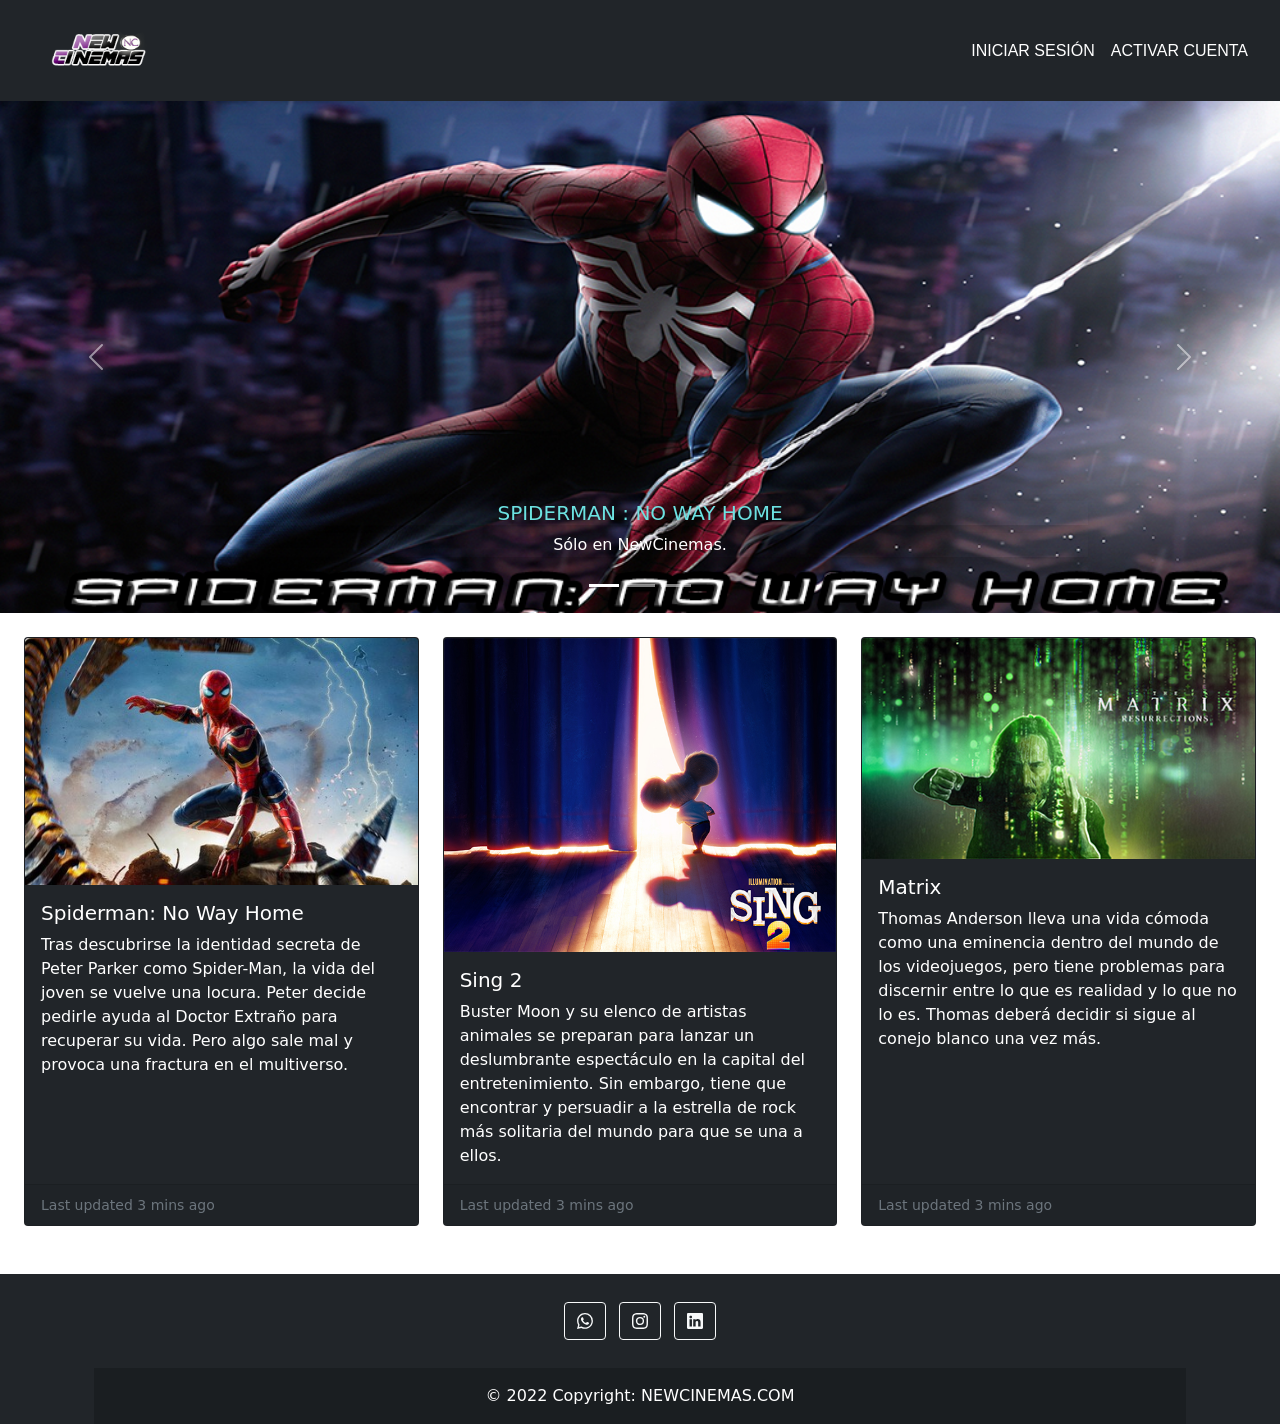
==== commit 194bb9e4: "agregado de nuevo carrusel" ====
--- a/index.html
+++ b/index.html
@@ -44,46 +44,48 @@
 
     <main>
         <!--Seccion Principal Inicio -->
-        <div class="container bg-black">
-            <div class="row">
-                <div class="col">
-                    <div id="carouselExampleIndicators" class="carousel slide" data-bs-ride="carousel">
-                        <div class="carousel-indicators">
-                            <button type="button" data-bs-target="#carouselExampleIndicators" data-bs-slide-to="0"
-                                class="active" aria-current="true" aria-label="Slide 1"></button>
-                            <button type="button" data-bs-target="#carouselExampleIndicators" data-bs-slide-to="1"
-                                aria-label="Slide 2"></button>
-                            <button type="button" data-bs-target="#carouselExampleIndicators" data-bs-slide-to="2"
-                                aria-label="Slide 3"></button>
-                        </div>
-                        <div class="carousel-inner">
-                            <div class="carousel-item active">
-                                <a href="./index.html"><img src="./Multimedia/Spiderman.jpg" class="d-block w-100"
-                                        alt="Hero"></a>
-                            </div>
-                            <div class="carousel-item">
-                                <a href="./Pages/ofertas.html"><img src="./Multimedia/sing2.jpg"
-                                        class="d-block w-100 img-fluid" alt="OFERTAS Img"></a>
-                            </div>
-                            <div class="carousel-item">
-                                <a href="Pages/nuestros-servicios.html"><img src="./Multimedia/Servicios.jpg"
-                                        class="d-block w-100" alt="Servicios IMG"></a>
-                            </div>
-                        </div>
-                        <button class="carousel-control-prev" type="button" data-bs-target="#carouselExampleIndicators"
-                            data-bs-slide="prev">
-                            <span class="carousel-control-prev-icon btn-light " aria-hidden="true"></span>
-                            <span class="visually-hidden">Previous</span>
-                        </button>
-                        <button class="carousel-control-next" type="button" data-bs-target="#carouselExampleIndicators"
-                            data-bs-slide="next">
-                            <span class="carousel-control-next-icon btn-light " aria-hidden="true"></span>
-                            <span class="visually-hidden ">Next</span>
-                        </button>
+        <div id="carouselExampleCaptions" class="carousel slide" data-bs-ride="carousel">
+            <div class="carousel-indicators">
+                <button type="button" data-bs-target="#carouselExampleCaptions" data-bs-slide-to="0" class="active"
+                    aria-current="true" aria-label="Slide 1"></button>
+                <button type="button" data-bs-target="#carouselExampleCaptions" data-bs-slide-to="1"
+                    aria-label="Slide 2"></button>
+                <button type="button" data-bs-target="#carouselExampleCaptions" data-bs-slide-to="2"
+                    aria-label="Slide 3"></button>
+            </div>
+            <div class="carousel-inner">
+                <div class="carousel-item active">
+                    <img src="./Multimedia/Spiderman.jpg" class="d-block w-100" alt="...">
+                    <div class="carousel-caption d-none d-md-block">
+                        <h5 class="shadow text-primary" >SPIDERMAN : NO WAY HOME</h5>
+                        <p class="shadow" >Sólo en NewCinemas.</p>
+                    </div>
+                </div>
+                <div class="carousel-item">
+                    <img src="./Multimedia/sing2.jpg" class="d-block w-100" alt="...">
+                    <div class="carousel-caption d-none d-md-block">
+                    </div>
+                </div>
+                <div class="carousel-item">
+                    <img src="./Multimedia/Servicios.jpg" class="d-block w-100" alt="...">
+                    <div class="carousel-caption d-none d-md-block">
+                        <h5 class="shadow text-primary" >THE MATRIX : THE RESURRECTIONS</h5>
+                        <p class="shadow" >Los clásicos nunca mueren.</p>
                     </div>
                 </div>
             </div>
+            <button class="carousel-control-prev" type="button" data-bs-target="#carouselExampleCaptions"
+                data-bs-slide="prev">
+                <span class="carousel-control-prev-icon" aria-hidden="true"></span>
+                <span class="visually-hidden">Previous</span>
+            </button>
+            <button class="carousel-control-next" type="button" data-bs-target="#carouselExampleCaptions"
+                data-bs-slide="next">
+                <span class="carousel-control-next-icon" aria-hidden="true"></span>
+                <span class="visually-hidden">Next</span>
+            </button>
         </div>
+
         <div class="container-fluid">
             <div class="row">
                 <div class="col mt-4">
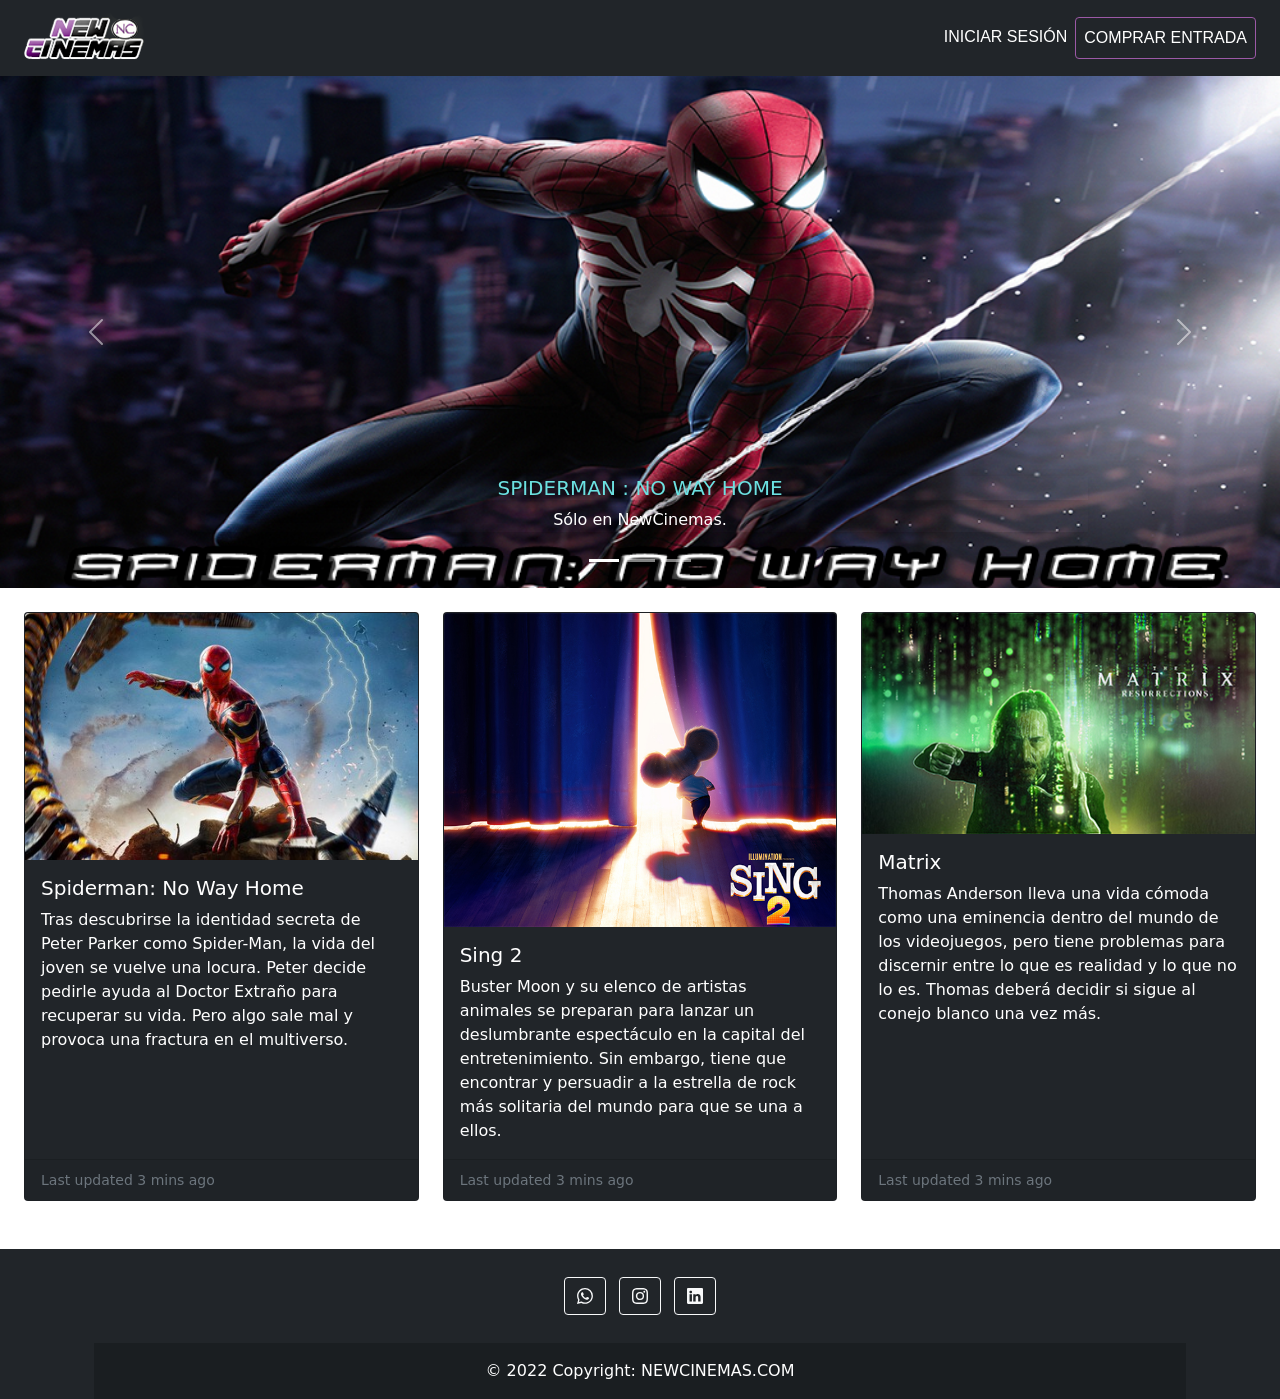
==== commit be98cd21: "agregado para primer entrega proyecto" ====
--- a/index.html
+++ b/index.html
@@ -11,8 +11,8 @@
     <meta name="keywords"
         content="Pelicuas, Estreno Peliculas, nuevas peliculas cartelera 2022, estrenos mundiales 2022 cartelera, cartelera de cine">
     <meta property="og:title" content="New Cinemas">
-    <link href="https://cdn.jsdelivr.net/npm/bootstrap@5.1.3/dist/css/bootstrap.min.css" rel="stylesheet"
-        integrity="sha384-1BmE4kWBq78iYhFldvKuhfTAU6auU8tT94WrHftjDbrCEXSU1oBoqyl2QvZ6jIW3" crossorigin="anonymous">
+    <link href="https://cdn.jsdelivr.net/npm/bootstrap@5.1.3/dist/css/bootstrap.min.css" rel="stylesheet" integrity="sha384-1BmE4kWBq78iYhFldvKuhfTAU6auU8tT94WrHftjDbrCEXSU1oBoqyl2QvZ6jIW3" crossorigin="anonymous">
+
     <link rel="stylesheet" href="./css/estilos.css">
 
 </head>
@@ -21,8 +21,7 @@
     <header>
         <nav class="navbar navbar-expand-lg navbar-light bg-dark">
             <div class="container-fluid">
-                <a class="navbar-brand" href="index.html"><img width="150px" height="50px"
-                        src="./Multimedia/LogoCinemas.png" alt="Logotipo" srcset=""></a>
+                <a class="navbar-brand" href="index.html"><img width="120px" height="35px" src="./Multimedia/LogoNCinemas.png" alt="Logotipo" srcset=""></a>
                 <button class="navbar-toggler" type="button" data-bs-toggle="collapse" data-bs-target="#navbarNav"
                     aria-controls="navbarNav" aria-expanded="false" aria-label="Toggle navigation">
                     <span class="navbar-toggler-icon"></span>
@@ -30,11 +29,10 @@
                 <div class="collapse navbar-collapse justify-content-lg-end" id="navbarNav">
                     <ul class="navbar-nav">
                         <li class="nav-item">
-                            <a class="nav-link active text-white" aria-current="page" href="index.html">Iniciar
-                                Sesión</a>
+                            <a class="nav-link active text-white" aria-current="page" href="index.html">Iniciar Sesión</a>
                         </li>
                         <li class="nav-item">
-                            <a class="nav-link text-white" href="index.html">Activar cuenta</a>
+                            <a class="nav-link text-white btn btn-outline-danger" onclick="entradasCine()" >Comprar entrada</a>
                         </li>
                     </ul>
                 </div>
@@ -179,9 +177,9 @@
     </footer>
 
 
-    <!-- Option 1: Bootstrap Bundle with Popper -->
-    <script src="node_modules/bootstrap/dist/js/bootstrap.bundle.min.js"></script>
-    <script src="./entradas.js"></script>
+    <script src="./JS/bienvenida.js" ></script>
+    <script src="./JS/entradas.js"></script>
+    <script src="https://cdn.jsdelivr.net/npm/bootstrap@5.1.3/dist/js/bootstrap.bundle.min.js" integrity="sha384-ka7Sk0Gln4gmtz2MlQnikT1wXgYsOg+OMhuP+IlRH9sENBO0LRn5q+8nbTov4+1p" crossorigin="anonymous"></script>
 
 </body>
 
--- a/css/estilos.css
+++ b/css/estilos.css
@@ -18,11 +18,12 @@
 /*-- SECCION PRINCIPAL */
 .cartas {
   animation-duration: 7s;
-  overflow: hidden; }
+  overflow: hidden;  }
+  
 
 .cartas:hover {
   -webkit-transform: scale(1.05);
-  transform: scale(1.05); }
+  transform: scale(1.05); box-shadow: 0px 0px 15px 10px #9c59a6; }
 
 /* -- CSS INDEX -- */
 * {
@@ -68,7 +69,7 @@
   --bs-success: #198754;
   --bs-info: #0dcaf0;
   --bs-warning: #3da7a7;
-  --bs-danger: #dc3545;
+  --bs-danger: #9c59a6;
   --bs-light: #f8f9fa;
   --bs-dark: #212529;
   --bs-primary-rgb: 108, 225, 225;
@@ -76,7 +77,7 @@
   --bs-success-rgb: 25, 135, 84;
   --bs-info-rgb: 13, 202, 240;
   --bs-warning-rgb: 61, 167, 167;
-  --bs-danger-rgb: 220, 53, 69;
+  --bs-danger-rgb: 156, 89, 166;
   --bs-light-rgb: 248, 249, 250;
   --bs-dark-rgb: 33, 37, 41;
   --bs-white-rgb: 255, 255, 255;
@@ -1478,15 +1479,15 @@
   border-color: #c2d5d5; }
 
 .table-danger {
-  --bs-table-bg: #f8d7da;
-  --bs-table-striped-bg: #eccccf;
+  --bs-table-bg: #ebdeed;
+  --bs-table-striped-bg: #dfd3e1;
   --bs-table-striped-color: #000;
-  --bs-table-active-bg: #dfc2c4;
+  --bs-table-active-bg: #d4c8d5;
   --bs-table-active-color: #000;
-  --bs-table-hover-bg: #e5c7ca;
+  --bs-table-hover-bg: #d9cddb;
   --bs-table-hover-color: #000;
   color: #000;
-  border-color: #dfc2c4; }
+  border-color: #d4c8d5; }
 
 .table-light {
   --bs-table-bg: #f8f9fa;
@@ -2081,7 +2082,7 @@
   width: 100%;
   margin-top: 0.25rem;
   font-size: 0.875em;
-  color: #dc3545; }
+  color: #9c59a6; }
 
 .invalid-tooltip {
   position: absolute;
@@ -2093,7 +2094,7 @@
   margin-top: .1rem;
   font-size: 0.875rem;
   color: #fff;
-  background-color: rgba(220, 53, 69, 0.9);
+  background-color: rgba(156, 89, 166, 0.9);
   border-radius: 0.25rem; }
 
 .was-validated :invalid ~ .invalid-feedback,
@@ -2103,39 +2104,39 @@
   display: block; }
 
 .was-validated .form-control:invalid, .form-control.is-invalid {
-  border-color: #dc3545;
+  border-color: #9c59a6;
   padding-right: calc(1.5em + 0.75rem);
-  background-image: url("data:image/svg+xml,%3csvg xmlns='http://www.w3.org/2000/svg' viewBox='0 0 12 12' width='12' height='12' fill='none' stroke='%23dc3545'%3e%3ccircle cx='6' cy='6' r='4.5'/%3e%3cpath stroke-linejoin='round' d='M5.8 3.6h.4L6 6.5z'/%3e%3ccircle cx='6' cy='8.2' r='.6' fill='%23dc3545' stroke='none'/%3e%3c/svg%3e");
+  background-image: url("data:image/svg+xml,%3csvg xmlns='http://www.w3.org/2000/svg' viewBox='0 0 12 12' width='12' height='12' fill='none' stroke='%239c59a6'%3e%3ccircle cx='6' cy='6' r='4.5'/%3e%3cpath stroke-linejoin='round' d='M5.8 3.6h.4L6 6.5z'/%3e%3ccircle cx='6' cy='8.2' r='.6' fill='%239c59a6' stroke='none'/%3e%3c/svg%3e");
   background-repeat: no-repeat;
   background-position: right calc(0.375em + 0.1875rem) center;
   background-size: calc(0.75em + 0.375rem) calc(0.75em + 0.375rem); }
   .was-validated .form-control:invalid:focus, .form-control.is-invalid:focus {
-    border-color: #dc3545;
-    box-shadow: 0 0 0 0.25rem rgba(220, 53, 69, 0.25); }
+    border-color: #9c59a6;
+    box-shadow: 0 0 0 0.25rem rgba(156, 89, 166, 0.25); }
 
 .was-validated textarea.form-control:invalid, textarea.form-control.is-invalid {
   padding-right: calc(1.5em + 0.75rem);
   background-position: top calc(0.375em + 0.1875rem) right calc(0.375em + 0.1875rem); }
 
 .was-validated .form-select:invalid, .form-select.is-invalid {
-  border-color: #dc3545; }
+  border-color: #9c59a6; }
   .was-validated .form-select:invalid:not([multiple]):not([size]), .was-validated .form-select:invalid:not([multiple])[size="1"], .form-select.is-invalid:not([multiple]):not([size]), .form-select.is-invalid:not([multiple])[size="1"] {
     padding-right: 4.125rem;
-    background-image: url("data:image/svg+xml,%3csvg xmlns='http://www.w3.org/2000/svg' viewBox='0 0 16 16'%3e%3cpath fill='none' stroke='%23343a40' stroke-linecap='round' stroke-linejoin='round' stroke-width='2' d='M2 5l6 6 6-6'/%3e%3c/svg%3e"), url("data:image/svg+xml,%3csvg xmlns='http://www.w3.org/2000/svg' viewBox='0 0 12 12' width='12' height='12' fill='none' stroke='%23dc3545'%3e%3ccircle cx='6' cy='6' r='4.5'/%3e%3cpath stroke-linejoin='round' d='M5.8 3.6h.4L6 6.5z'/%3e%3ccircle cx='6' cy='8.2' r='.6' fill='%23dc3545' stroke='none'/%3e%3c/svg%3e");
+    background-image: url("data:image/svg+xml,%3csvg xmlns='http://www.w3.org/2000/svg' viewBox='0 0 16 16'%3e%3cpath fill='none' stroke='%23343a40' stroke-linecap='round' stroke-linejoin='round' stroke-width='2' d='M2 5l6 6 6-6'/%3e%3c/svg%3e"), url("data:image/svg+xml,%3csvg xmlns='http://www.w3.org/2000/svg' viewBox='0 0 12 12' width='12' height='12' fill='none' stroke='%239c59a6'%3e%3ccircle cx='6' cy='6' r='4.5'/%3e%3cpath stroke-linejoin='round' d='M5.8 3.6h.4L6 6.5z'/%3e%3ccircle cx='6' cy='8.2' r='.6' fill='%239c59a6' stroke='none'/%3e%3c/svg%3e");
     background-position: right 0.75rem center, center right 2.25rem;
     background-size: 16px 12px, calc(0.75em + 0.375rem) calc(0.75em + 0.375rem); }
   .was-validated .form-select:invalid:focus, .form-select.is-invalid:focus {
-    border-color: #dc3545;
-    box-shadow: 0 0 0 0.25rem rgba(220, 53, 69, 0.25); }
+    border-color: #9c59a6;
+    box-shadow: 0 0 0 0.25rem rgba(156, 89, 166, 0.25); }
 
 .was-validated .form-check-input:invalid, .form-check-input.is-invalid {
-  border-color: #dc3545; }
+  border-color: #9c59a6; }
   .was-validated .form-check-input:invalid:checked, .form-check-input.is-invalid:checked {
-    background-color: #dc3545; }
+    background-color: #9c59a6; }
   .was-validated .form-check-input:invalid:focus, .form-check-input.is-invalid:focus {
-    box-shadow: 0 0 0 0.25rem rgba(220, 53, 69, 0.25); }
+    box-shadow: 0 0 0 0.25rem rgba(156, 89, 166, 0.25); }
   .was-validated .form-check-input:invalid ~ .form-check-label, .form-check-input.is-invalid ~ .form-check-label {
-    color: #dc3545; }
+    color: #9c59a6; }
 
 .form-check-inline .form-check-input ~ .invalid-feedback {
   margin-left: .5em; }
@@ -2320,31 +2321,31 @@
 
 .btn-danger {
   color: #fff;
-  background-color: #dc3545;
-  border-color: #dc3545; }
+  background-color: #9c59a6;
+  border-color: #9c59a6; }
   .btn-danger:hover {
     color: #fff;
-    background-color: #bb2d3b;
-    border-color: #b02a37; }
+    background-color: #854c8d;
+    border-color: #7d4785; }
   .btn-check:focus + .btn-danger, .btn-danger:focus {
     color: #fff;
-    background-color: #bb2d3b;
-    border-color: #b02a37;
-    box-shadow: 0 0 0 0.25rem rgba(225, 83, 97, 0.5); }
+    background-color: #854c8d;
+    border-color: #7d4785;
+    box-shadow: 0 0 0 0.25rem rgba(171, 114, 179, 0.5); }
   .btn-check:checked + .btn-danger,
   .btn-check:active + .btn-danger, .btn-danger:active, .btn-danger.active,
   .show > .btn-danger.dropdown-toggle {
     color: #fff;
-    background-color: #b02a37;
-    border-color: #a52834; }
+    background-color: #7d4785;
+    border-color: #75437d; }
     .btn-check:checked + .btn-danger:focus,
     .btn-check:active + .btn-danger:focus, .btn-danger:active:focus, .btn-danger.active:focus,
     .show > .btn-danger.dropdown-toggle:focus {
-      box-shadow: 0 0 0 0.25rem rgba(225, 83, 97, 0.5); }
+      box-shadow: 0 0 0 0.25rem rgba(171, 114, 179, 0.5); }
   .btn-danger:disabled, .btn-danger.disabled {
     color: #fff;
-    background-color: #dc3545;
-    border-color: #dc3545; }
+    background-color: #9c59a6;
+    border-color: #9c59a6; }
 
 .btn-light {
   color: #000;
@@ -2508,24 +2509,24 @@
     background-color: transparent; }
 
 .btn-outline-danger {
-  color: #dc3545;
-  border-color: #dc3545; }
+  color: #9c59a6;
+  border-color: #9c59a6; }
   .btn-outline-danger:hover {
     color: #fff;
-    background-color: #dc3545;
-    border-color: #dc3545; }
+    background-color: #9c59a6;
+    border-color: #9c59a6; }
   .btn-check:focus + .btn-outline-danger, .btn-outline-danger:focus {
-    box-shadow: 0 0 0 0.25rem rgba(220, 53, 69, 0.5); }
+    box-shadow: 0 0 0 0.25rem rgba(156, 89, 166, 0.5); }
   .btn-check:checked + .btn-outline-danger,
   .btn-check:active + .btn-outline-danger, .btn-outline-danger:active, .btn-outline-danger.active, .btn-outline-danger.dropdown-toggle.show {
     color: #fff;
-    background-color: #dc3545;
-    border-color: #dc3545; }
+    background-color: #9c59a6;
+    border-color: #9c59a6; }
     .btn-check:checked + .btn-outline-danger:focus,
     .btn-check:active + .btn-outline-danger:focus, .btn-outline-danger:active:focus, .btn-outline-danger.active:focus, .btn-outline-danger.dropdown-toggle.show:focus {
-      box-shadow: 0 0 0 0.25rem rgba(220, 53, 69, 0.5); }
+      box-shadow: 0 0 0 0.25rem rgba(156, 89, 166, 0.5); }
   .btn-outline-danger:disabled, .btn-outline-danger.disabled {
-    color: #dc3545;
+    color: #9c59a6;
     background-color: transparent; }
 
 .btn-outline-light {
@@ -3798,11 +3799,11 @@
     color: #1e5050; }
 
 .alert-danger {
-  color: #842029;
-  background-color: #f8d7da;
-  border-color: #f5c2c7; }
+  color: #5e3564;
+  background-color: #ebdeed;
+  border-color: #e1cde4; }
   .alert-danger .alert-link {
-    color: #6a1a21; }
+    color: #4b2a50; }
 
 .alert-light {
   color: #636464;
@@ -4080,15 +4081,15 @@
     border-color: #256464; }
 
 .list-group-item-danger {
-  color: #842029;
-  background-color: #f8d7da; }
+  color: #5e3564;
+  background-color: #ebdeed; }
   .list-group-item-danger.list-group-item-action:hover, .list-group-item-danger.list-group-item-action:focus {
-    color: #842029;
-    background-color: #dfc2c4; }
+    color: #5e3564;
+    background-color: #d4c8d5; }
   .list-group-item-danger.list-group-item-action.active {
     color: #fff;
-    background-color: #842029;
-    border-color: #842029; }
+    background-color: #5e3564;
+    border-color: #5e3564; }
 
 .list-group-item-light {
   color: #636464;
@@ -4967,9 +4968,9 @@
     color: #64b9b9; }
 
 .link-danger {
-  color: #dc3545; }
+  color: #9c59a6; }
   .link-danger:hover, .link-danger:focus {
-    color: #b02a37; }
+    color: #7d4785; }
 
 .link-light {
   color: #f8f9fa; }
@@ -5304,7 +5305,7 @@
   border-color: #3da7a7 !important; }
 
 .border-danger {
-  border-color: #dc3545 !important; }
+  border-color: #9c59a6 !important; }
 
 .border-light {
   border-color: #f8f9fa !important; }
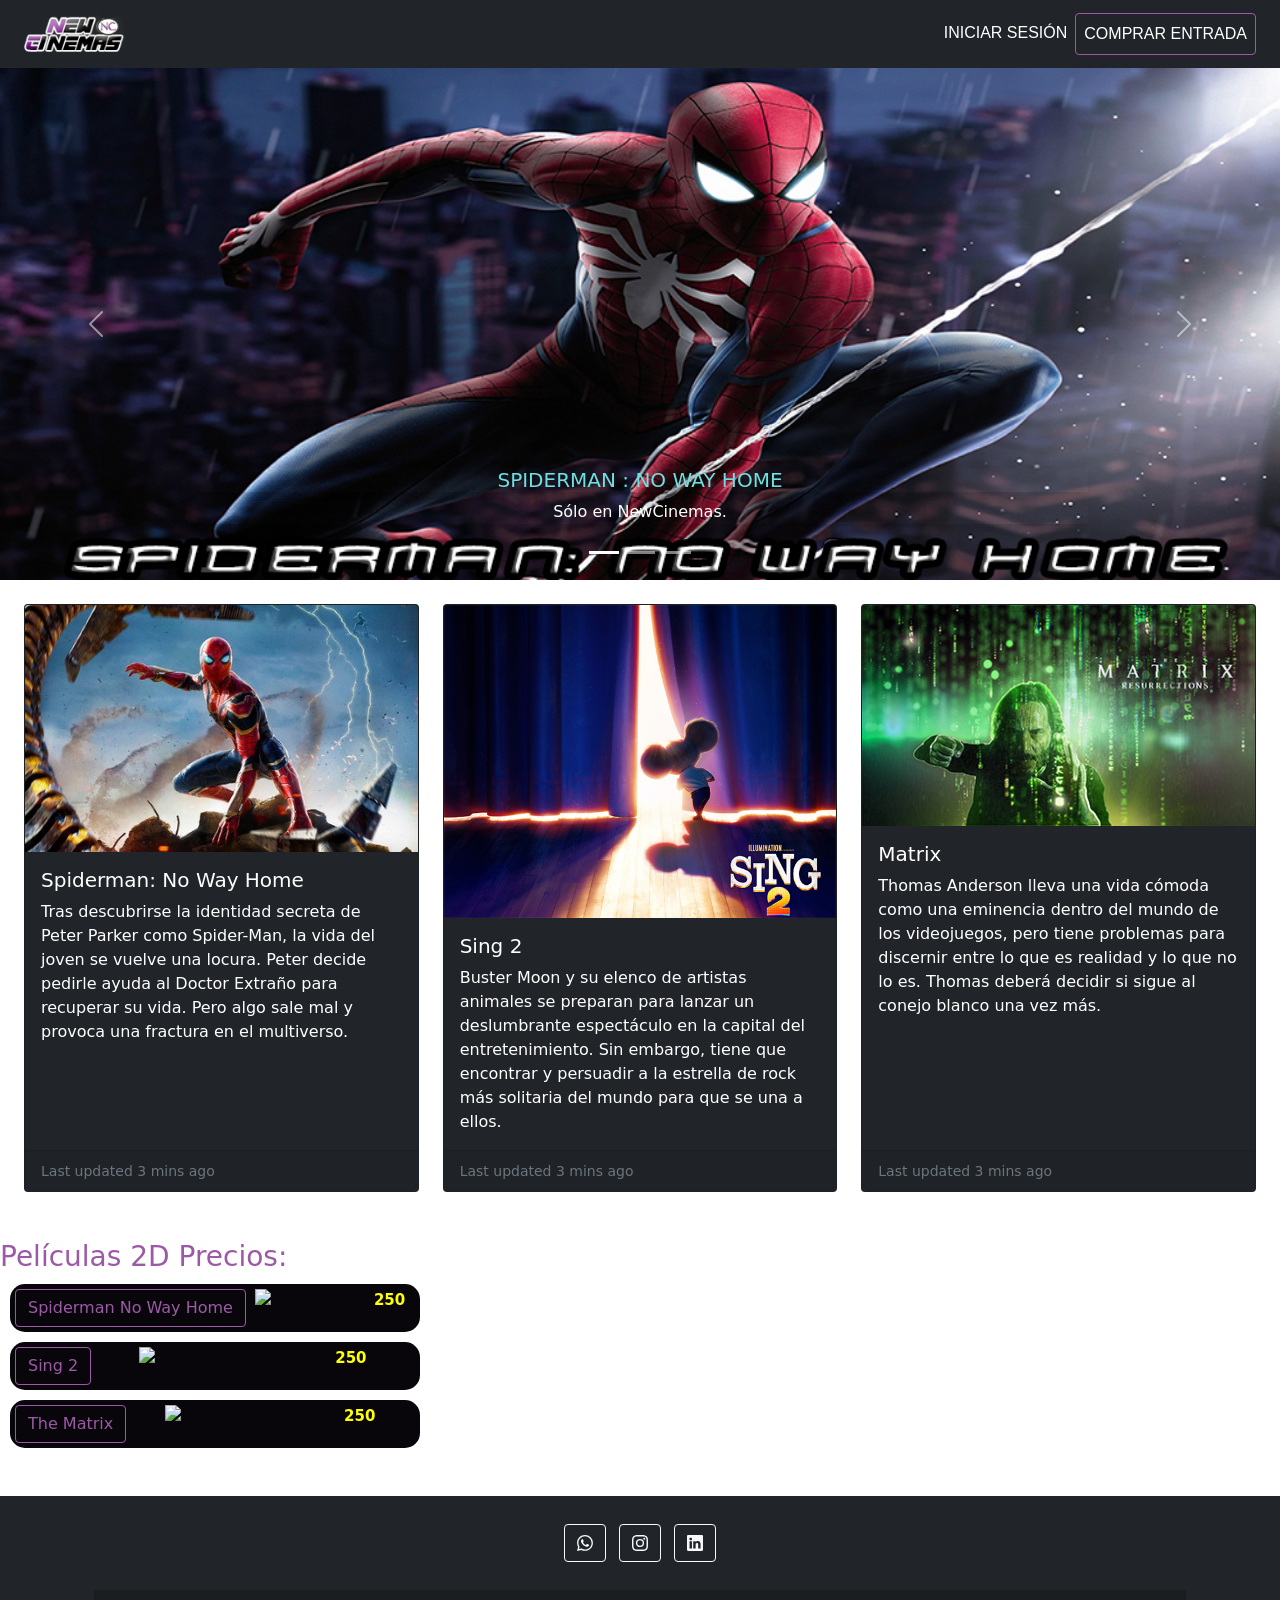
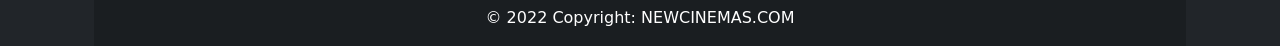
==== commit 1b60edce: "cambios para entrega DOM" ====
--- a/index.html
+++ b/index.html
@@ -138,6 +138,7 @@
                 </div>
             </div>
         </div>
+        <div class="mt-5 text-danger justify-content-md-start" id="cinemas"> <h3>Películas 2D Precios:</h3>  </div>
 
 
 
@@ -179,6 +180,7 @@
 
     <script src="./JS/bienvenida.js" ></script>
     <script src="./JS/entradas.js"></script>
+    <script src="./JS/DOM.js"></script>
     <script src="https://cdn.jsdelivr.net/npm/bootstrap@5.1.3/dist/js/bootstrap.bundle.min.js" integrity="sha384-ka7Sk0Gln4gmtz2MlQnikT1wXgYsOg+OMhuP+IlRH9sENBO0LRn5q+8nbTov4+1p" crossorigin="anonymous"></script>
 
 </body>
--- a/css/estilos.css
+++ b/css/estilos.css
@@ -18,12 +18,38 @@
 /*-- SECCION PRINCIPAL */
 .cartas {
   animation-duration: 7s;
-  overflow: hidden;  }
-  
+  overflow: hidden; }
 
 .cartas:hover {
   -webkit-transform: scale(1.05);
-  transform: scale(1.05); box-shadow: 0px 0px 15px 10px #9c59a6; }
+  transform: scale(1.05); }
+
+img {
+  display: block;
+  margin: 0 auto;
+  text-align: center;
+  width: 100px;
+  height: 100px; }
+
+.precio {
+  font-weight: bold;
+  text-align: center;
+  color: yellow;
+  margin: 0 auto; }
+
+.product {
+  display: flex;
+  flex-direction: row;
+  flex-grow: 1;
+  justify-content: space-between;
+  width: 32%;
+  color: #ffffff;
+  background-color: #08060b;
+  margin: 10px;
+  font-size: 15px;
+  padding: 5px;
+  border-radius: 15px;
+  height: max-content; }
 
 /* -- CSS INDEX -- */
 * {
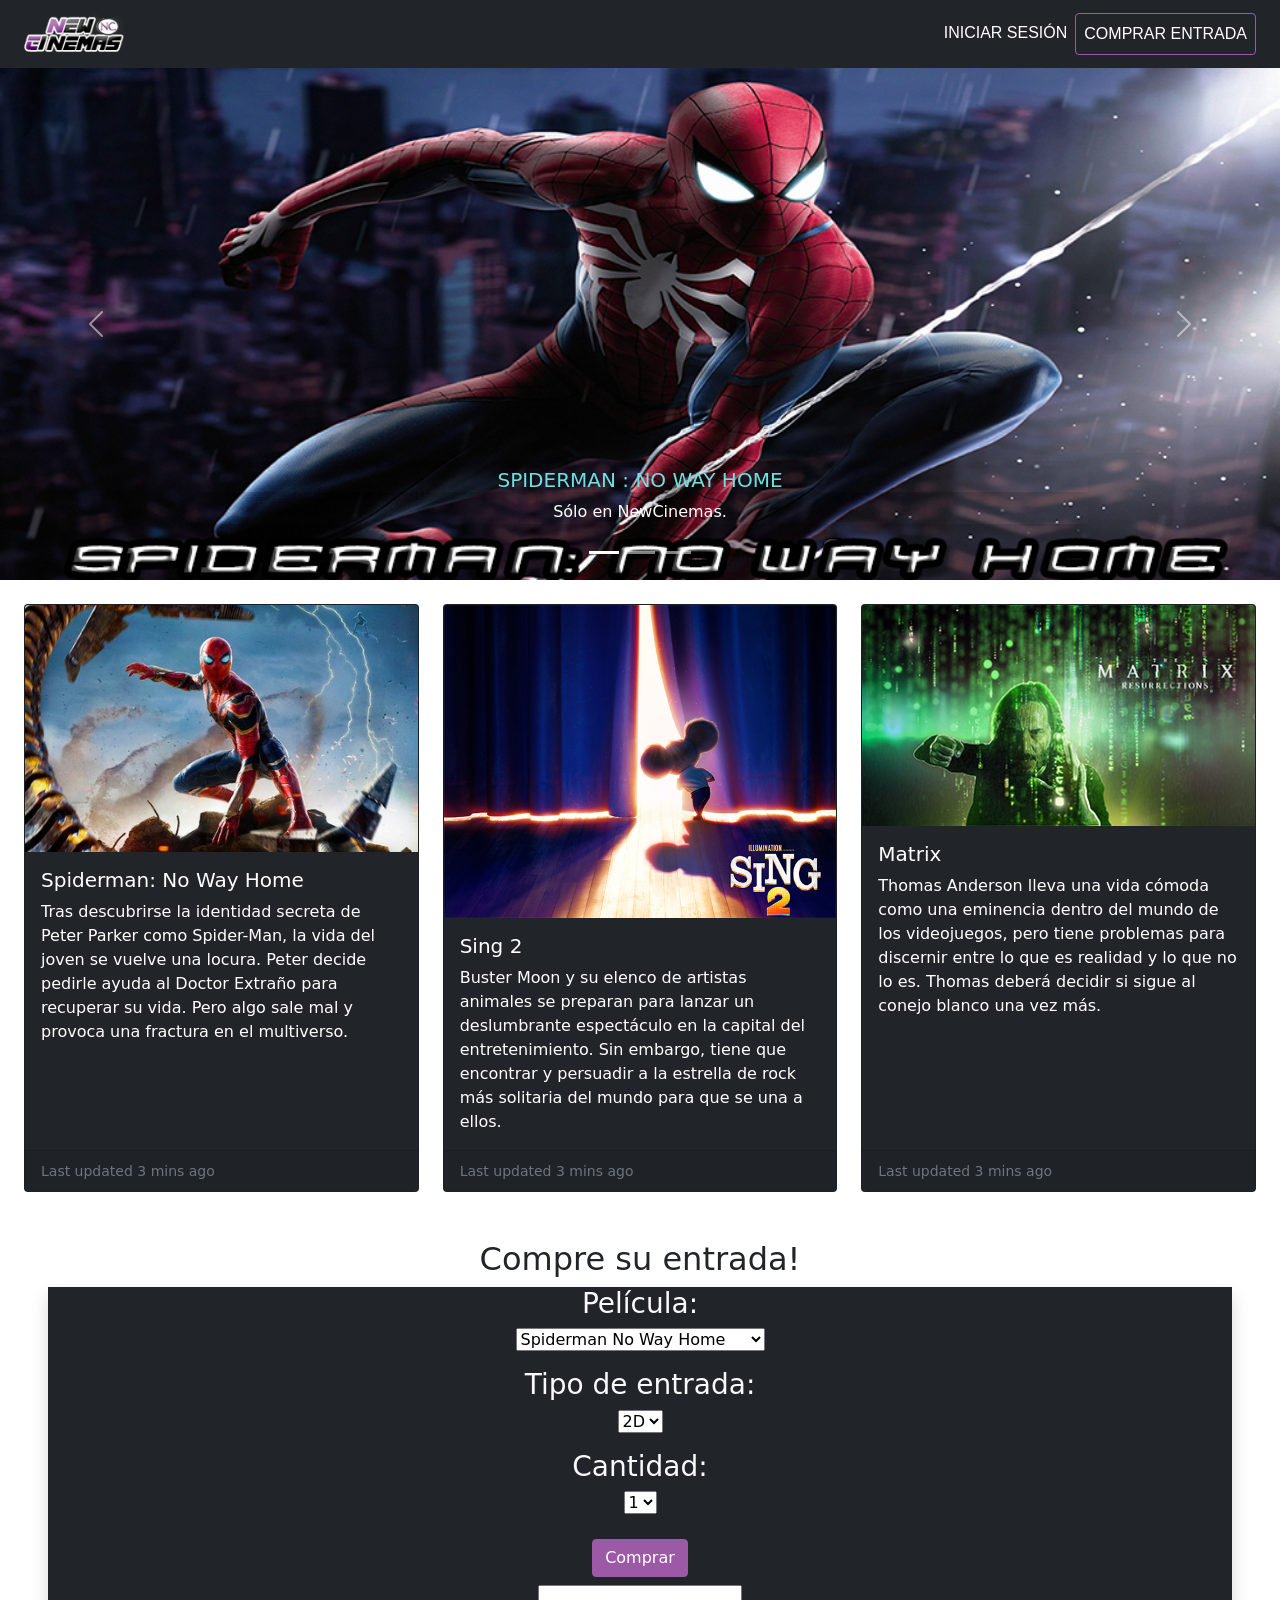
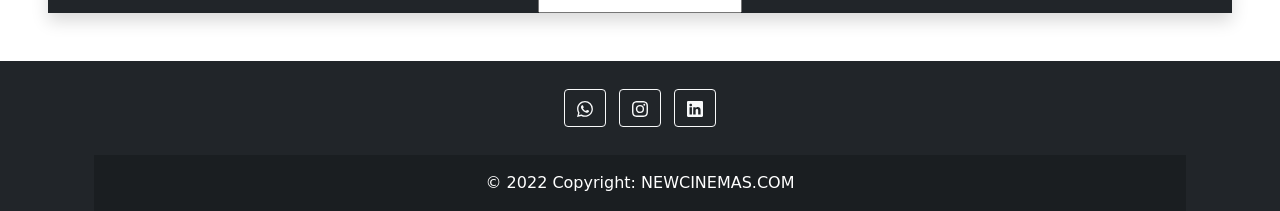
==== commit 12784a8c: "agregado compra entradas" ====
--- a/index.html
+++ b/index.html
@@ -11,7 +11,8 @@
     <meta name="keywords"
         content="Pelicuas, Estreno Peliculas, nuevas peliculas cartelera 2022, estrenos mundiales 2022 cartelera, cartelera de cine">
     <meta property="og:title" content="New Cinemas">
-    <link href="https://cdn.jsdelivr.net/npm/bootstrap@5.1.3/dist/css/bootstrap.min.css" rel="stylesheet" integrity="sha384-1BmE4kWBq78iYhFldvKuhfTAU6auU8tT94WrHftjDbrCEXSU1oBoqyl2QvZ6jIW3" crossorigin="anonymous">
+    <link href="https://cdn.jsdelivr.net/npm/bootstrap@5.1.3/dist/css/bootstrap.min.css" rel="stylesheet"
+        integrity="sha384-1BmE4kWBq78iYhFldvKuhfTAU6auU8tT94WrHftjDbrCEXSU1oBoqyl2QvZ6jIW3" crossorigin="anonymous">
 
     <link rel="stylesheet" href="./css/estilos.css">
 
@@ -21,7 +22,8 @@
     <header>
         <nav class="navbar navbar-expand-lg navbar-light bg-dark">
             <div class="container-fluid">
-                <a class="navbar-brand" href="index.html"><img width="120px" height="35px" src="./Multimedia/LogoNCinemas.png" alt="Logotipo" srcset=""></a>
+                <a class="navbar-brand" href="index.html"><img width="120px" height="35px"
+                        src="./Multimedia/LogoNCinemas.png" alt="Logotipo" srcset=""></a>
                 <button class="navbar-toggler" type="button" data-bs-toggle="collapse" data-bs-target="#navbarNav"
                     aria-controls="navbarNav" aria-expanded="false" aria-label="Toggle navigation">
                     <span class="navbar-toggler-icon"></span>
@@ -29,10 +31,11 @@
                 <div class="collapse navbar-collapse justify-content-lg-end" id="navbarNav">
                     <ul class="navbar-nav">
                         <li class="nav-item">
-                            <a class="nav-link active text-white" aria-current="page" href="index.html">Iniciar Sesión</a>
+                            <a class="nav-link active text-white" aria-current="page" href="index.html">Iniciar
+                                Sesión</a>
                         </li>
                         <li class="nav-item">
-                            <a class="nav-link text-white btn btn-outline-danger" onclick="entradasCine()" >Comprar entrada</a>
+                            <a  href="#s2" class="nav-link text-white btn btn-outline-danger" >Comprar entrada</a>
                         </li>
                     </ul>
                 </div>
@@ -55,8 +58,8 @@
                 <div class="carousel-item active">
                     <img src="./Multimedia/Spiderman.jpg" class="d-block w-100" alt="...">
                     <div class="carousel-caption d-none d-md-block">
-                        <h5 class="shadow text-primary" >SPIDERMAN : NO WAY HOME</h5>
-                        <p class="shadow" >Sólo en NewCinemas.</p>
+                        <h5 class="shadow text-primary">SPIDERMAN : NO WAY HOME</h5>
+                        <p class="shadow">Sólo en NewCinemas.</p>
                     </div>
                 </div>
                 <div class="carousel-item">
@@ -67,8 +70,8 @@
                 <div class="carousel-item">
                     <img src="./Multimedia/Servicios.jpg" class="d-block w-100" alt="...">
                     <div class="carousel-caption d-none d-md-block">
-                        <h5 class="shadow text-primary" >THE MATRIX : THE RESURRECTIONS</h5>
-                        <p class="shadow" >Los clásicos nunca mueren.</p>
+                        <h5 class="shadow text-primary">THE MATRIX : THE RESURRECTIONS</h5>
+                        <p class="shadow">Los clásicos nunca mueren.</p>
                     </div>
                 </div>
             </div>
@@ -138,7 +141,34 @@
                 </div>
             </div>
         </div>
-        <div class="mt-5 text-danger justify-content-md-start" id="cinemas"> <h3>Películas 2D Precios:</h3>  </div>
+    <div class="m-5" >
+        <h2 class="title text-center " id="s2"> Compre su entrada!</h2>
+        <form class="bg-dark text-center shadow" >
+            <h3 class="text-light" > Película:</h3>
+            <p><select id="pelicula">
+                    <option value="0">Spiderman No Way Home</option>
+                    <option value="0">Sing 2</option>
+                    <option value="0">The Matrix RESURRECTIONS</option>
+                </select></p>
+            <h3  class="text-light" > Tipo de entrada:</h3>
+            <p><select id="tipo">
+                    <option value="250">2D</option>
+                    <option value="350">3D</option>
+                    <option value="450">4D</option>
+                </select></p>
+            <h3  class="text-light" > Cantidad:</h3>
+            <p><select id="cantidad">
+                    <option>1</option>
+                    <option>2</option>
+                    <option>3</option>
+                    <option>4</option>
+                    <option>5</option>
+                    <option>6</option>
+                </select></p>
+            <button type="button" id="buttonc" class="btn btn-danger m-2" value="Calcular precio entradas">Comprar</button>
+            <p class="total"><input type="text" id="resultado"></p>
+        </form>
+    </div>
 
 
 
@@ -178,10 +208,12 @@
     </footer>
 
 
-    <script src="./JS/bienvenida.js" ></script>
+    <script src="./JS/bienvenida.js"></script>
     <script src="./JS/entradas.js"></script>
     <script src="./JS/DOM.js"></script>
-    <script src="https://cdn.jsdelivr.net/npm/bootstrap@5.1.3/dist/js/bootstrap.bundle.min.js" integrity="sha384-ka7Sk0Gln4gmtz2MlQnikT1wXgYsOg+OMhuP+IlRH9sENBO0LRn5q+8nbTov4+1p" crossorigin="anonymous"></script>
+    <script src="https://cdn.jsdelivr.net/npm/bootstrap@5.1.3/dist/js/bootstrap.bundle.min.js"
+        integrity="sha384-ka7Sk0Gln4gmtz2MlQnikT1wXgYsOg+OMhuP+IlRH9sENBO0LRn5q+8nbTov4+1p"
+        crossorigin="anonymous"></script>
 
 </body>
 
